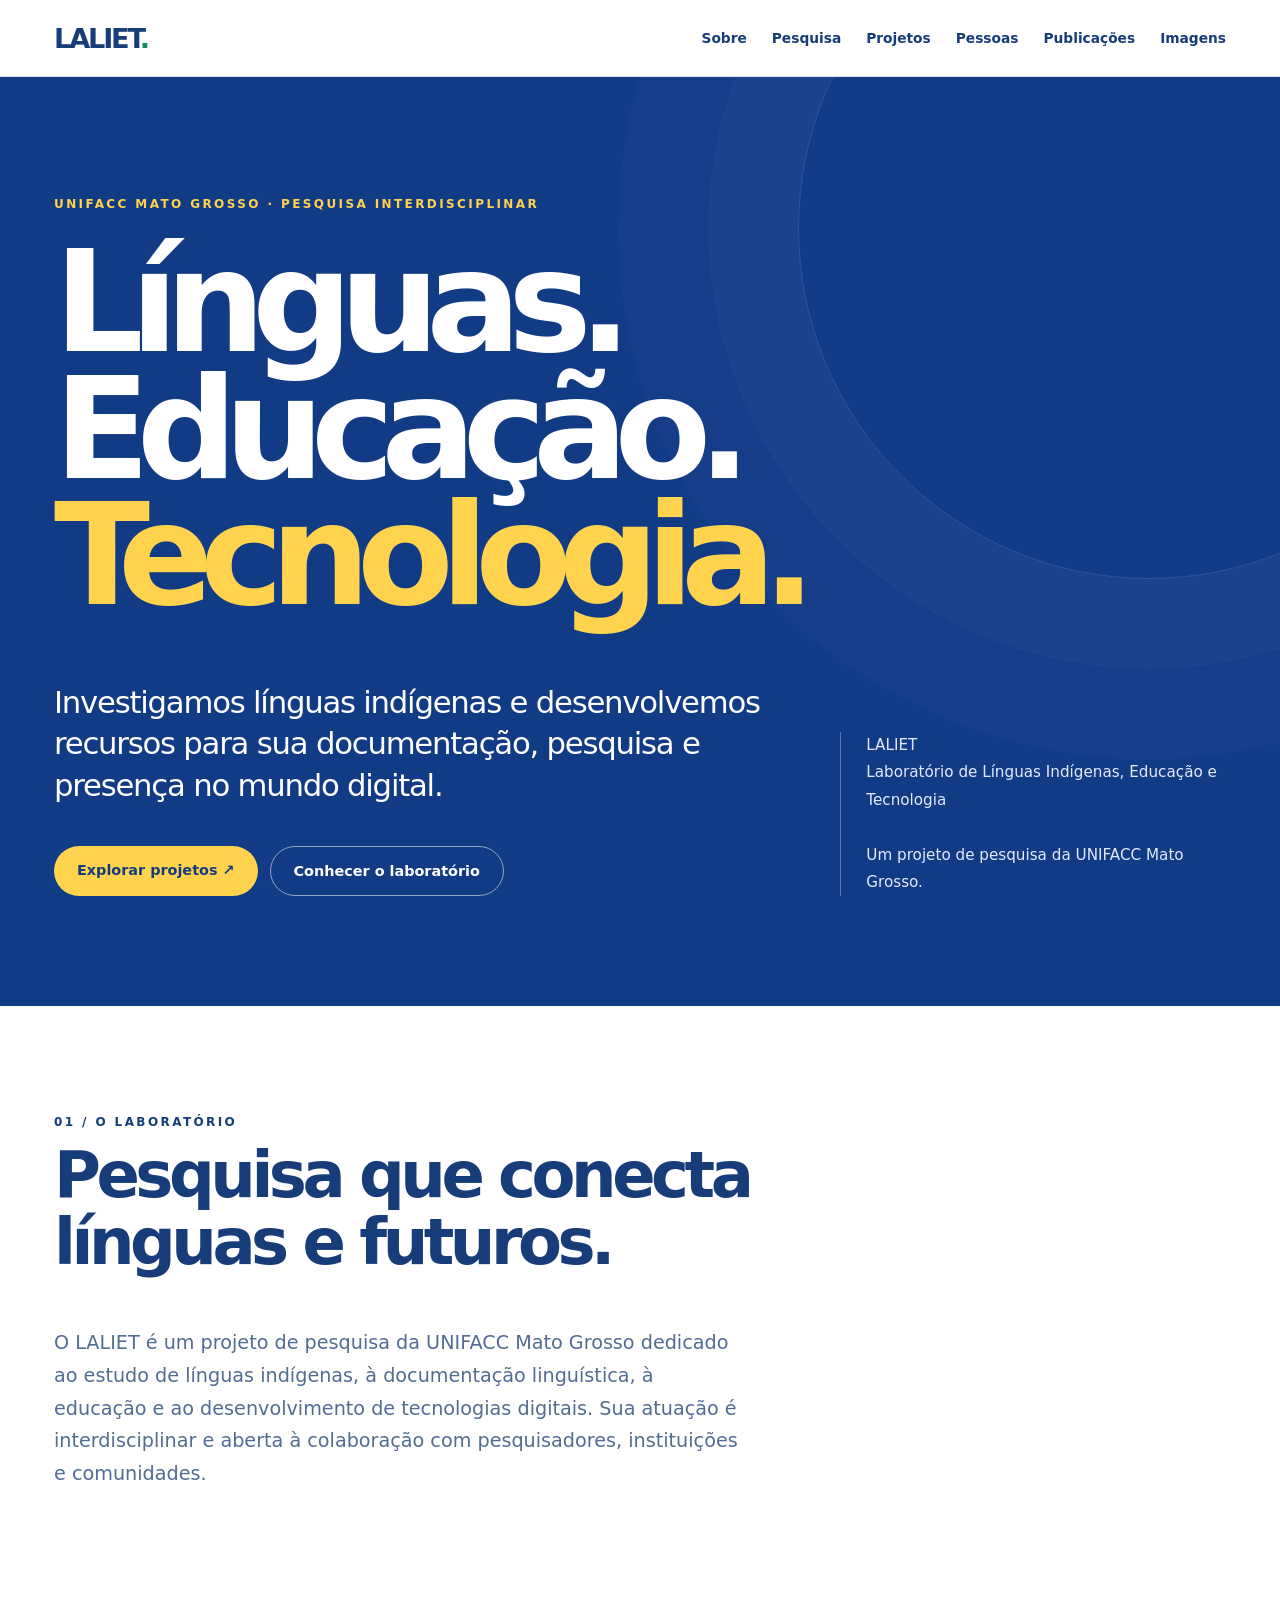
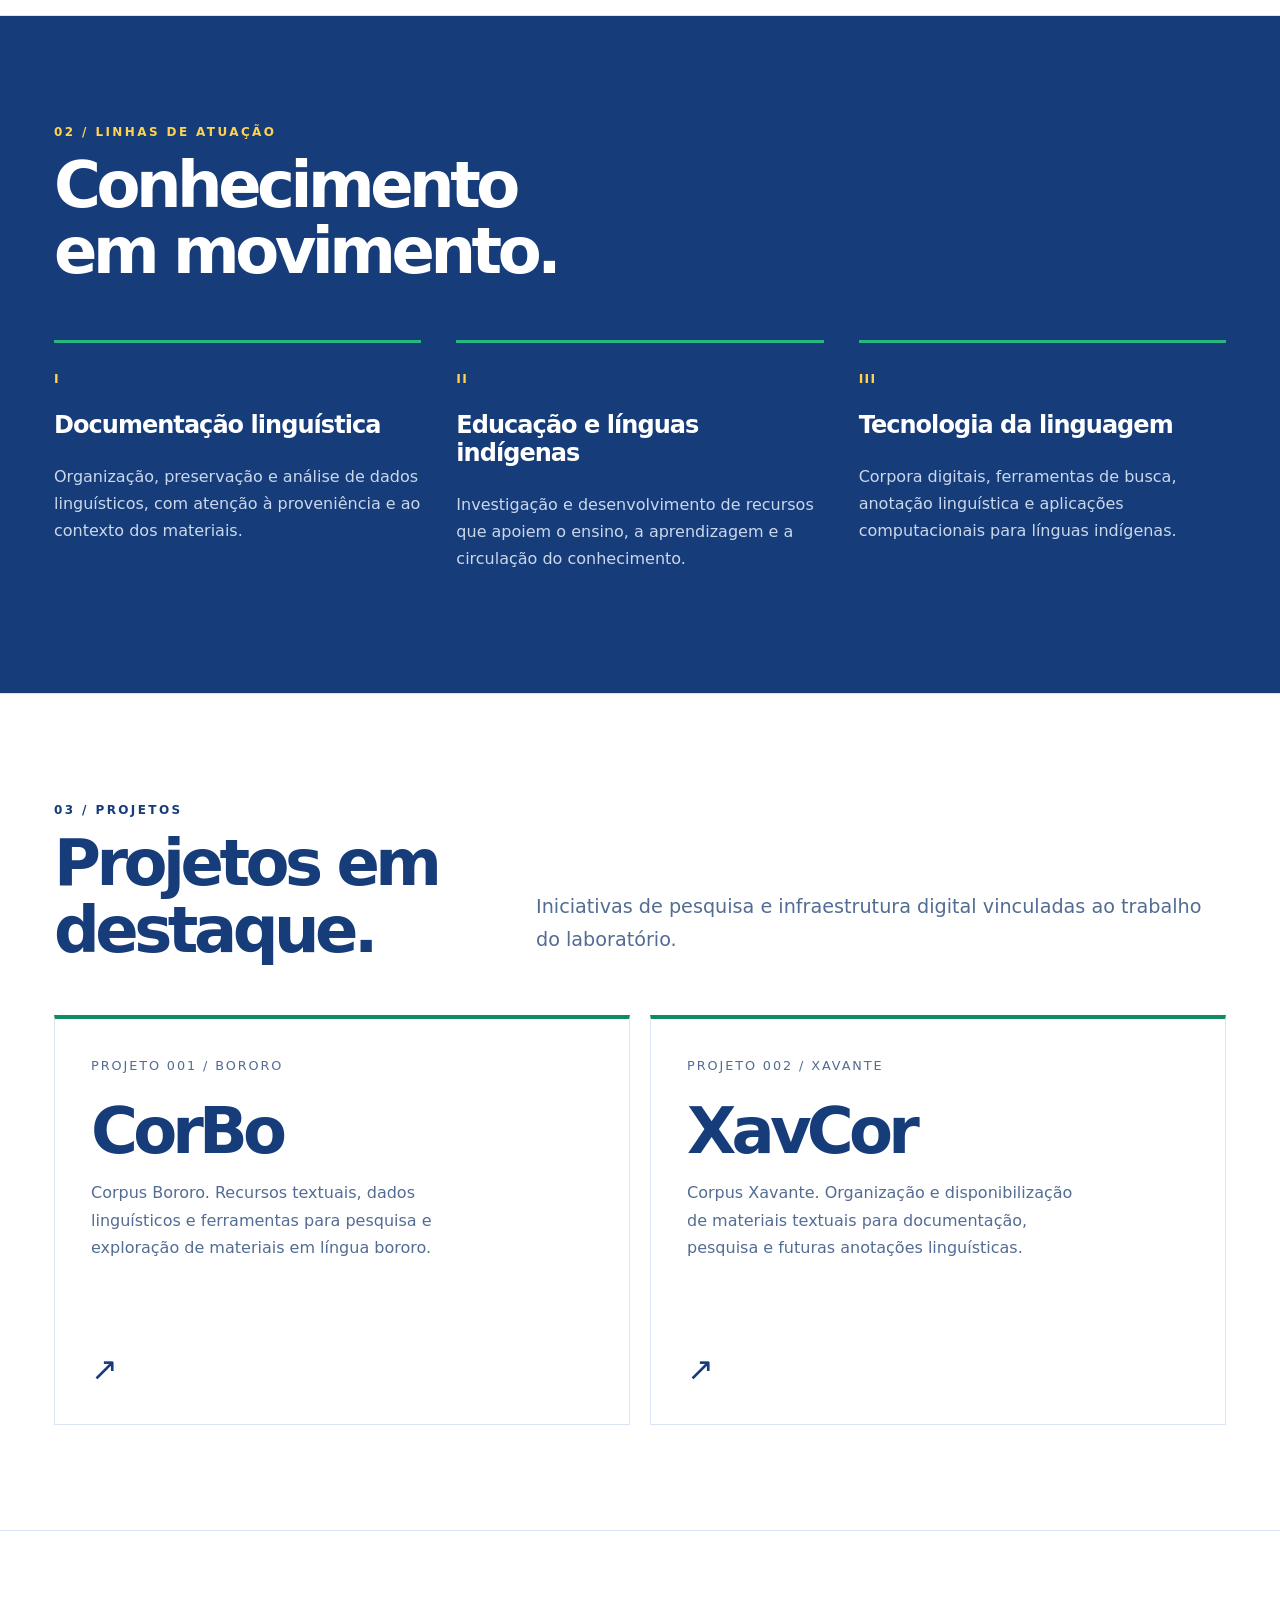
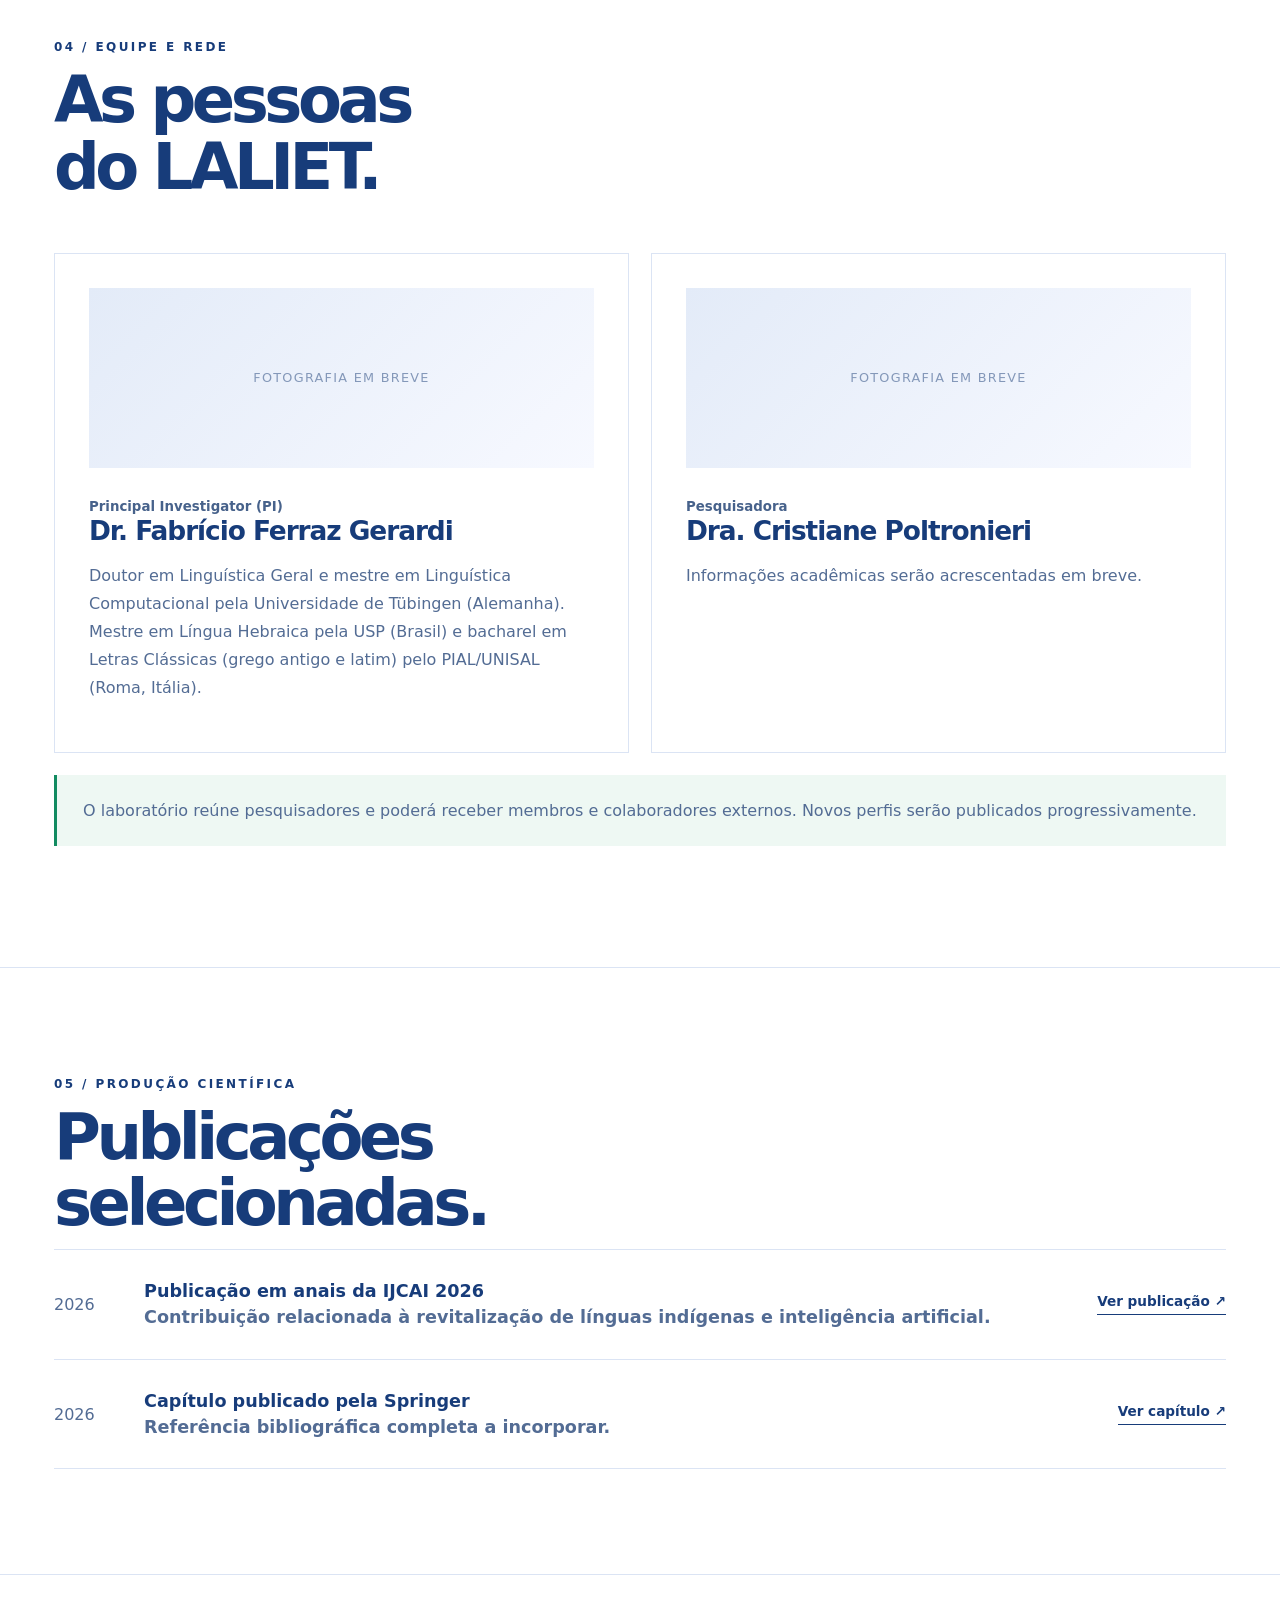
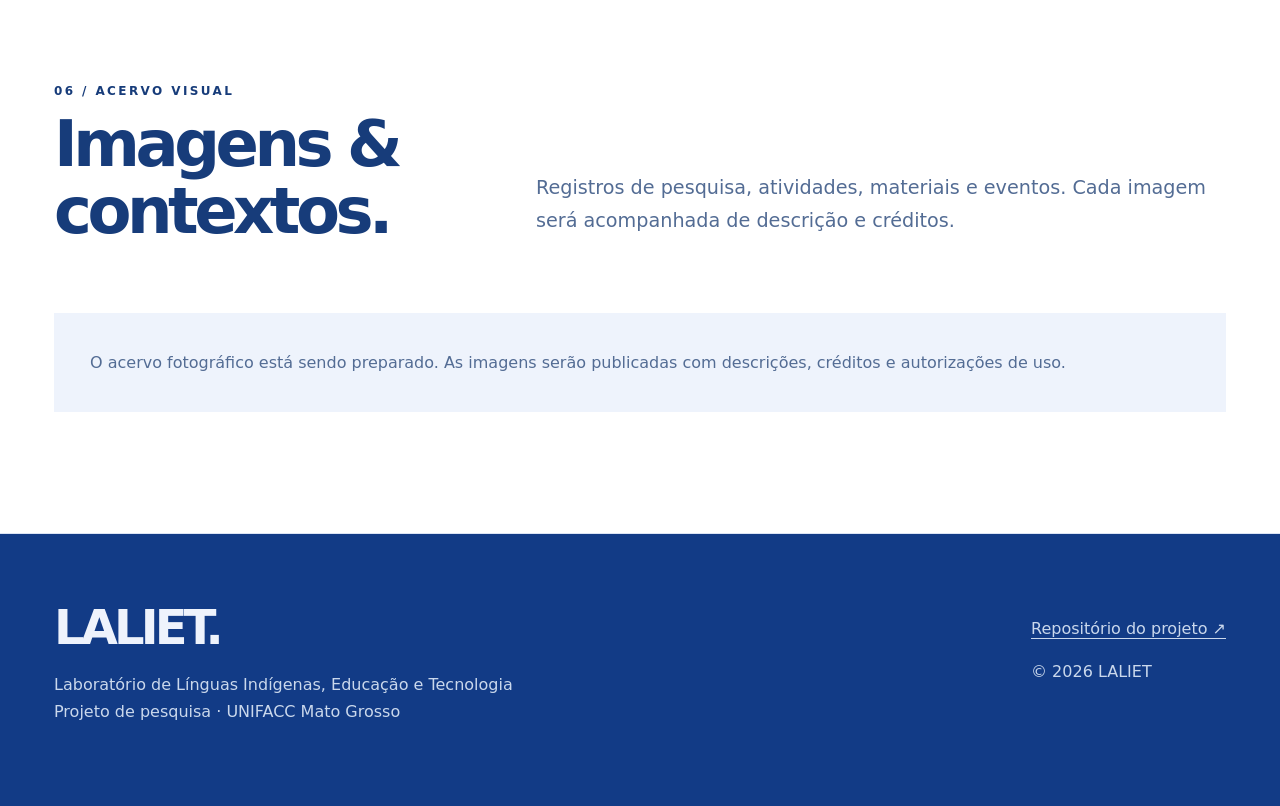
==== index.html @ b3bbdb5b "Introduce UNIFACC green accents while retaining blue yellow white palette" ====
<!doctype html>
<html lang="pt-BR"><head><meta charset="utf-8"><meta name="viewport" content="width=device-width,initial-scale=1"><meta name="theme-color" content="#123b86"><meta name="description" content="LALIET — Laboratório de Línguas Indígenas, Educação e Tecnologia, projeto de pesquisa da UNIFACC Mato Grosso."><title>LALIET — Línguas, Educação e Tecnologia</title><style>
:root{--ink:#173c7a;--muted:#536c94;--cream:#ffffff;--accent:#ffd34d;--green:#128b61;--line:#dbe4f4}*{box-sizing:border-box}html{scroll-behavior:smooth}body{margin:0;background:var(--cream);color:var(--ink);font-family:Inter,ui-sans-serif,system-ui,-apple-system,"Segoe UI",sans-serif}a{color:inherit;text-decoration:none}a:focus-visible,button:focus-visible{outline:3px solid #eebd22;outline-offset:4px}.wrap{max-width:1240px;margin:auto;padding:0 34px}.nav{position:sticky;top:0;z-index:20;background:#fffffff0;backdrop-filter:blur(18px);border-bottom:1px solid var(--line)}.nav .wrap{display:flex;align-items:center;justify-content:space-between;min-height:76px;gap:24px}.wordmark{font-weight:800;font-size:1.7rem;letter-spacing:-.08em}.navlinks{display:flex;gap:25px;align-items:center;font-size:.86rem;font-weight:600}.navlinks a:hover,.textlink:hover{opacity:.6}.pill{border:1px solid #91a6c8;padding:10px 16px;border-radius:30px}.hero{background:#123b86;color:#ffffff;position:relative;overflow:hidden}.hero:after{content:"";position:absolute;width:700px;height:700px;border:1px solid #ffffff20;border-radius:50%;right:-220px;top:-200px;box-shadow:0 0 0 90px #ffffff05,0 0 0 180px #ffffff04;pointer-events:none}.hero .wrap{padding-top:120px;padding-bottom:110px;position:relative;z-index:1}.eyebrow{font-size:.75rem;text-transform:uppercase;letter-spacing:.2em;font-weight:750}.hero .eyebrow{color:var(--accent)}h1{font-size:clamp(4.5rem,11vw,10.5rem);line-height:.9;letter-spacing:-.095em;margin:28px 0 32px;font-weight:780}.hero h1 span{color:var(--accent)}.herogrid{display:grid;grid-template-columns:1.3fr .7fr;gap:70px;align-items:end}.lead{font-size:clamp(1.3rem,2.4vw,2.15rem);line-height:1.35;letter-spacing:-.04em;max-width:730px}.heroaside{border-left:1px solid #ffffff50;padding-left:25px;color:#e3eaff;line-height:1.8;font-size:.95rem}.actions{display:flex;gap:12px;margin-top:40px;flex-wrap:wrap}.btn{display:inline-block;padding:16px 23px;border-radius:100px;background:var(--accent);color:#173c7a;font-weight:750;font-size:.9rem}.btn.secondary{background:transparent;border:1px solid #91a6c8;color:white}.section{padding:105px 0;border-bottom:1px solid var(--line)}.sectionhead{display:flex;justify-content:space-between;align-items:end;gap:30px;margin-bottom:40px}.section h2{font-size:clamp(2.6rem,5vw,5rem);line-height:1.04;letter-spacing:-.07em;margin:12px 0}.intro{max-width:690px;font-size:1.2rem;line-height:1.7;color:var(--muted)}.grid2{display:grid;grid-template-columns:repeat(2,minmax(0,1fr));gap:20px}.project{background:white;min-height:410px;padding:36px;border:1px solid var(--line);display:flex;flex-direction:column;justify-content:space-between;transition:transform .2s,box-shadow .2s}.project{border-top:4px solid var(--green)}.project:hover{transform:translateY(-5px);box-shadow:0 20px 50px #17478f15}.project .num{font-size:.8rem;color:#536c94;letter-spacing:.15em}.project h3{font-size:clamp(2.6rem,5vw,4.7rem);letter-spacing:-.075em;line-height:1;margin:25px 0 12px}.project p{color:var(--muted);line-height:1.7;max-width:390px}.arrow{font-size:2rem}.dark{background:#173c7a;color:#ffffff}.dark .intro,.dark .subtle{color:#cad8ec}.research{display:grid;grid-template-columns:repeat(3,1fr);gap:35px;margin-top:55px}.research article{border-top:3px solid #25b681;padding-top:25px}.research h3{font-size:1.5rem;letter-spacing:-.04em}.research p{line-height:1.7;color:#cad8ec}.people{display:grid;grid-template-columns:repeat(2,1fr);gap:22px}.person{background:#fff;padding:34px;border:1px solid var(--line)}.avatar{height:180px;background:linear-gradient(135deg,#e3ebf8,#f7f9ff);display:flex;align-items:center;justify-content:center;color:#8498b9;font-size:.8rem;letter-spacing:.1em;text-transform:uppercase;margin-bottom:28px}.person h3{font-size:1.65rem;letter-spacing:-.04em;margin:0 0 8px}.person small{font-weight:750;color:#47628b}.person p{color:var(--muted);line-height:1.75}.textlink{font-size:.85rem;font-weight:750;border-bottom:1px solid;padding-bottom:5px}.pub{display:grid;grid-template-columns:70px 1fr auto;gap:20px;align-items:center;border-top:1px solid var(--line);padding:28px 0}.pub:last-child{border-bottom:1px solid var(--line)}.pub strong{font-size:1.1rem;line-height:1.5}.pub span{color:var(--muted)}.gallery{display:grid;grid-template-columns:repeat(3,1fr);gap:20px}.gallery figure{margin:0;background:#fff;border:1px solid var(--line)}.placeholder{aspect-ratio:4/3;background:linear-gradient(135deg,#e3ebf8,#f1f5fc);display:grid;place-items:center;color:#536c94;font-size:.85rem}.gallery figcaption{padding:20px;line-height:1.6;font-size:.9rem;color:var(--muted)}.foot{background:#123b86;color:#eef3fc;padding:65px 0}.footgrid{display:flex;justify-content:space-between;gap:30px}.foot .wordmark{font-size:3rem}.foot p{color:#cad8ec;line-height:1.7}.foot a{text-decoration:underline;text-underline-offset:4px}.tag{display:inline-block;font-size:.78rem;font-weight:700;text-transform:uppercase;letter-spacing:.1em;color:#536c94}.note{background:#eef8f3;padding:22px 26px;border-left:3px solid var(--green);line-height:1.7;color:#536c94}@media(max-width:800px){.navlinks{gap:12px;overflow-x:auto;white-space:nowrap}.nav .wrap{flex-wrap:wrap;padding-top:12px;padding-bottom:12px}.hero .wrap{padding-top:85px;padding-bottom:90px}.herogrid,.grid2,.people,.research,.gallery{grid-template-columns:1fr}.heroaside{margin-top:15px}.section{padding:70px 0}.pub{grid-template-columns:1fr;gap:8px}.footgrid{display:block}.wrap{padding:0 22px}}@media(prefers-reduced-motion:reduce){html{scroll-behavior:auto}.project{transition:none}}
</style><link rel="stylesheet" href="assets/gallery.css"><script src="assets/gallery.js" defer></script><script src="assets/people.js" defer></script></head><body>
<header class="nav"><div class="wrap"><a class="wordmark" href="#inicio" aria-label="LALIET início">LALIET<span style="color:#128b61">.</span></a><nav class="navlinks" aria-label="Navegação principal"><a href="sobre.html">Sobre</a><a href="#pesquisa">Pesquisa</a><a href="#projetos">Projetos</a><a href="#pessoas">Pessoas</a><a href="#publicacoes">Publicações</a><a href="#imagens">Imagens</a></nav></div></header>
<main><section class="hero" id="inicio"><div class="wrap"><div class="eyebrow">UNIFACC Mato Grosso · Pesquisa interdisciplinar</div><h1>Línguas.<br>Educação.<br><span>Tecnologia.</span></h1><div class="herogrid"><div><p class="lead">Investigamos línguas indígenas e desenvolvemos recursos para sua documentação, pesquisa e presença no mundo digital.</p><div class="actions"><a class="btn" href="#projetos">Explorar projetos ↗</a><a class="btn secondary" href="sobre.html">Conhecer o laboratório</a></div></div><div class="heroaside">LALIET<br>Laboratório de Línguas Indígenas, Educação e Tecnologia<br><br>Um projeto de pesquisa da UNIFACC Mato Grosso.</div></div></div></section>
<section class="section" id="sobre"><div class="wrap"><span class="eyebrow">01 / O laboratório</span><div class="sectionhead"><h2>Pesquisa que conecta<br>línguas e futuros.</h2></div><p class="intro">O LALIET é um projeto de pesquisa da UNIFACC Mato Grosso dedicado ao estudo de línguas indígenas, à documentação linguística, à educação e ao desenvolvimento de tecnologias digitais. Sua atuação é interdisciplinar e aberta à colaboração com pesquisadores, instituições e comunidades.</p></div></section>
<section class="section dark" id="pesquisa"><div class="wrap"><span class="eyebrow" style="color:#ffd34d">02 / Linhas de atuação</span><h2>Conhecimento<br>em movimento.</h2><div class="research"><article><span class="tag" style="color:#ffd34d">I</span><h3>Documentação linguística</h3><p>Organização, preservação e análise de dados linguísticos, com atenção à proveniência e ao contexto dos materiais.</p></article><article><span class="tag" style="color:#ffd34d">II</span><h3>Educação e línguas indígenas</h3><p>Investigação e desenvolvimento de recursos que apoiem o ensino, a aprendizagem e a circulação do conhecimento.</p></article><article><span class="tag" style="color:#ffd34d">III</span><h3>Tecnologia da linguagem</h3><p>Corpora digitais, ferramentas de busca, anotação linguística e aplicações computacionais para línguas indígenas.</p></article></div></div></section>
<section class="section" id="projetos"><div class="wrap"><span class="eyebrow">03 / Projetos</span><div class="sectionhead"><h2>Projetos em<br>destaque.</h2><p class="intro">Iniciativas de pesquisa e infraestrutura digital vinculadas ao trabalho do laboratório.</p></div><div class="grid2"><a class="project" href="projetos/corbo.html"><div><span class="num">PROJETO 001 / BORORO</span><h3>CorBo</h3><p>Corpus Bororo. Recursos textuais, dados linguísticos e ferramentas para pesquisa e exploração de materiais em língua bororo.</p></div><span class="arrow" aria-hidden="true">↗</span></a><a class="project" href="projetos/xavcor.html"><div><span class="num">PROJETO 002 / XAVANTE</span><h3>XavCor</h3><p>Corpus Xavante. Organização e disponibilização de materiais textuais para documentação, pesquisa e futuras anotações linguísticas.</p></div><span class="arrow" aria-hidden="true">↗</span></a></div></div></section>
<section class="section" id="pessoas"><div class="wrap"><span class="eyebrow">04 / Equipe e rede</span><div class="sectionhead"><h2>As pessoas<br>do LALIET.</h2></div><div id="people-list" class="people" aria-live="polite"><p class="intro">Carregando perfis da equipe…</p></div><p class="note" style="margin-top:22px">O laboratório reúne pesquisadores e poderá receber membros e colaboradores externos. Novos perfis serão publicados progressivamente.</p></div></section>
<section class="section" id="publicacoes"><div class="wrap"><span class="eyebrow">05 / Produção científica</span><h2>Publicações<br>selecionadas.</h2><div class="pub"><span>2026</span><strong>Publicação em anais da IJCAI 2026<br><span>Contribuição relacionada à revitalização de línguas indígenas e inteligência artificial.</span></strong><a class="textlink" href="https://www.ijcai.org/proceedings/2026/824" target="_blank" rel="noopener noreferrer">Ver publicação ↗</a></div><div class="pub"><span>2026</span><strong>Capítulo publicado pela Springer<br><span>Referência bibliográfica completa a incorporar.</span></strong><a class="textlink" href="https://link.springer.com/chapter/10.1007/978-3-032-39904-5_23#citeas" target="_blank" rel="noopener noreferrer">Ver capítulo ↗</a></div></div></section>
<section class="section" id="imagens"><div class="wrap"><span class="eyebrow">06 / Acervo visual</span><div class="sectionhead"><h2>Imagens &amp;<br>contextos.</h2><p class="intro">Registros de pesquisa, atividades, materiais e eventos. Cada imagem será acompanhada de descrição e créditos.</p></div><div id="gallery-list" class="gallery" aria-live="polite"><p class="intro">O acervo fotográfico será disponibilizado em breve.</p></div></div></section></main>
<footer class="foot"><div class="wrap footgrid"><div><div class="wordmark">LALIET.</div><p>Laboratório de Línguas Indígenas, Educação e Tecnologia<br>Projeto de pesquisa · UNIFACC Mato Grosso</p></div><div><p><a href="https://github.com/LanguageStructure/LALIET" target="_blank" rel="noopener noreferrer">Repositório do projeto ↗</a></p><p>© 2026 LALIET</p></div></div></footer></body></html>
---- assets/gallery.css ----
.gallery figure{overflow:hidden}.gallery button{border:0;padding:0;width:100%;background:transparent;cursor:pointer;text-align:left;color:inherit}.gallery img{width:100%;aspect-ratio:4/3;object-fit:cover;display:block;transition:transform .25s}.gallery button:hover img{transform:scale(1.035)}.gallery figcaption strong{display:block;color:#173c7a;margin-bottom:4px}.gallery figcaption small{display:block;margin-top:6px}.lightbox{border:0;background:#102f78f5;color:white;padding:24px;width:min(1100px,96vw);max-height:95vh}.lightbox::backdrop{background:#071c49db}.lightbox img{display:block;max-width:100%;max-height:65vh;object-fit:contain;margin:0 auto}.lightbox .caption{line-height:1.6;max-width:850px;margin:16px auto}.lightbox .controls{display:flex;justify-content:space-between;align-items:center;gap:12px}.lightbox button{cursor:pointer;border:1px solid #cad8ec;background:transparent;color:white;padding:10px 16px;border-radius:30px}.lightbox button:focus-visible{outline:3px solid #ffd34d}.gallery-empty{grid-column:1/-1;background:#eef3fc;padding:36px;color:#536c94;line-height:1.7}
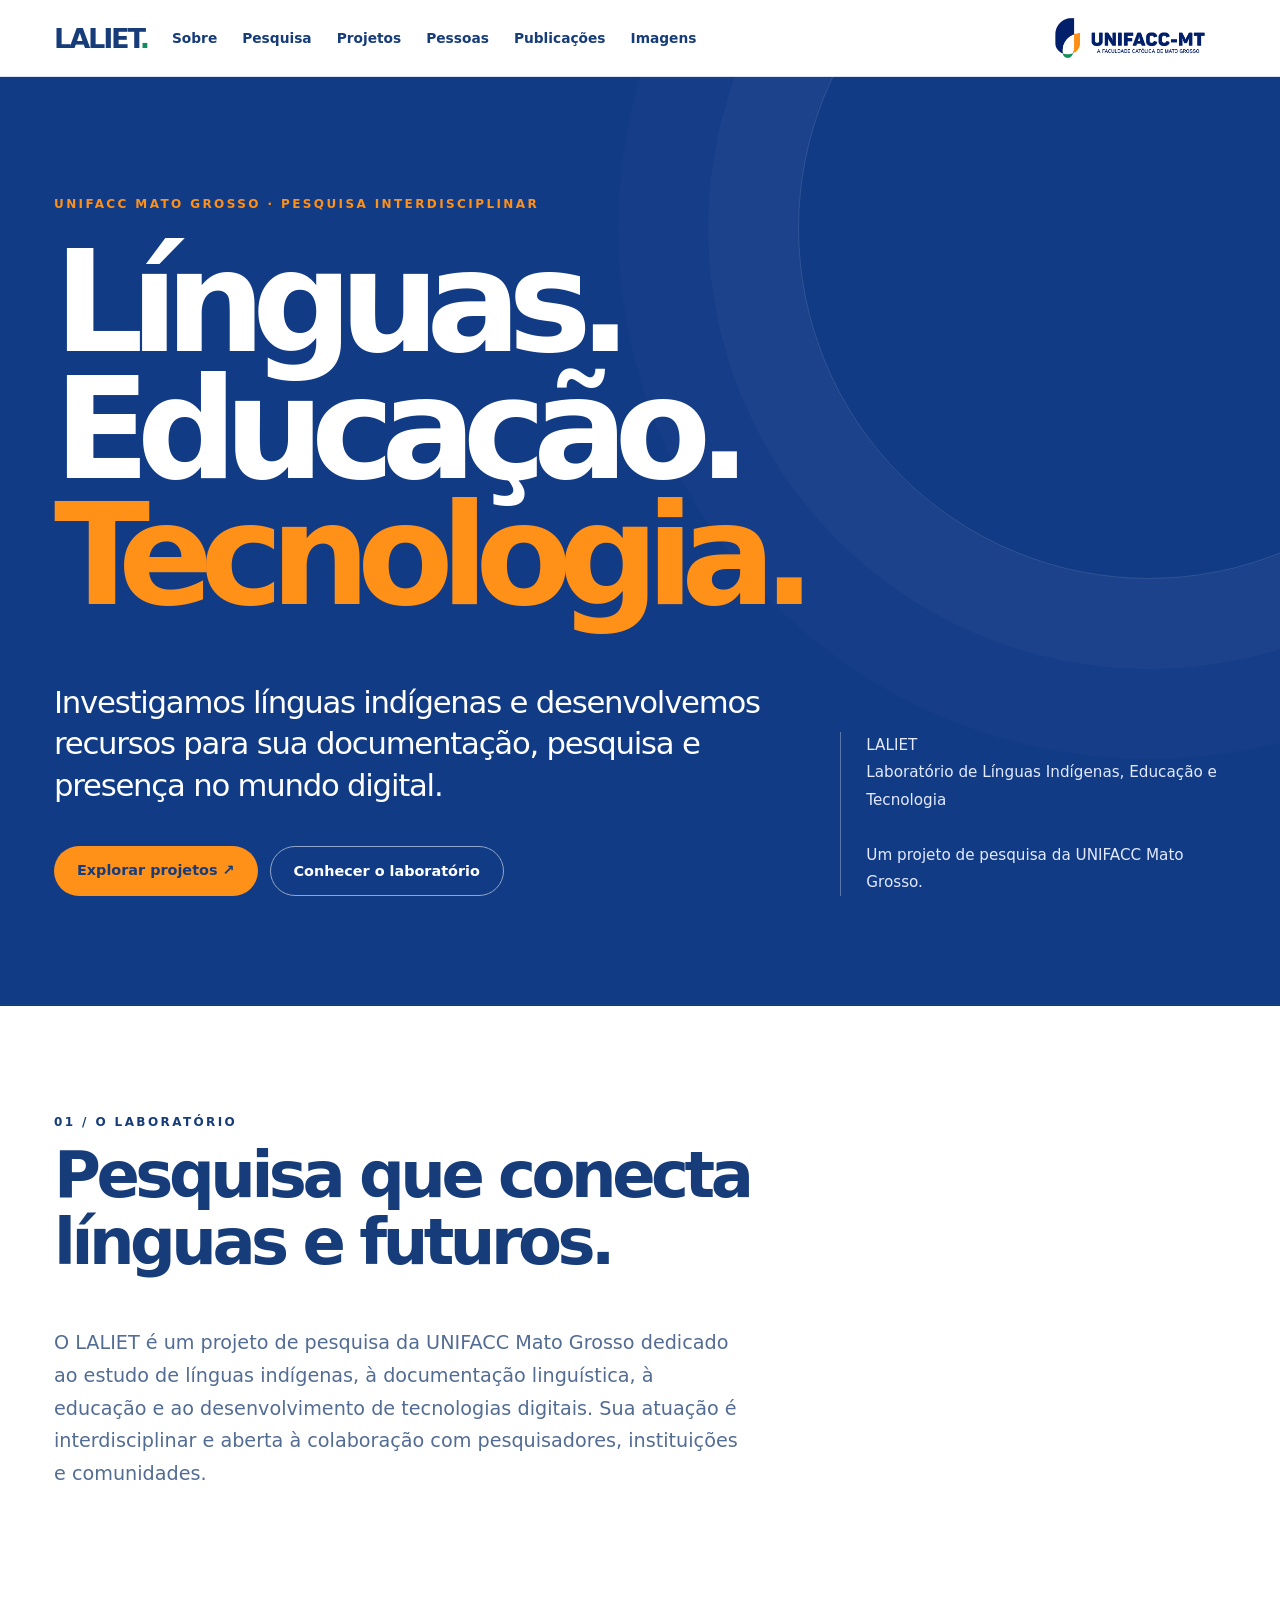
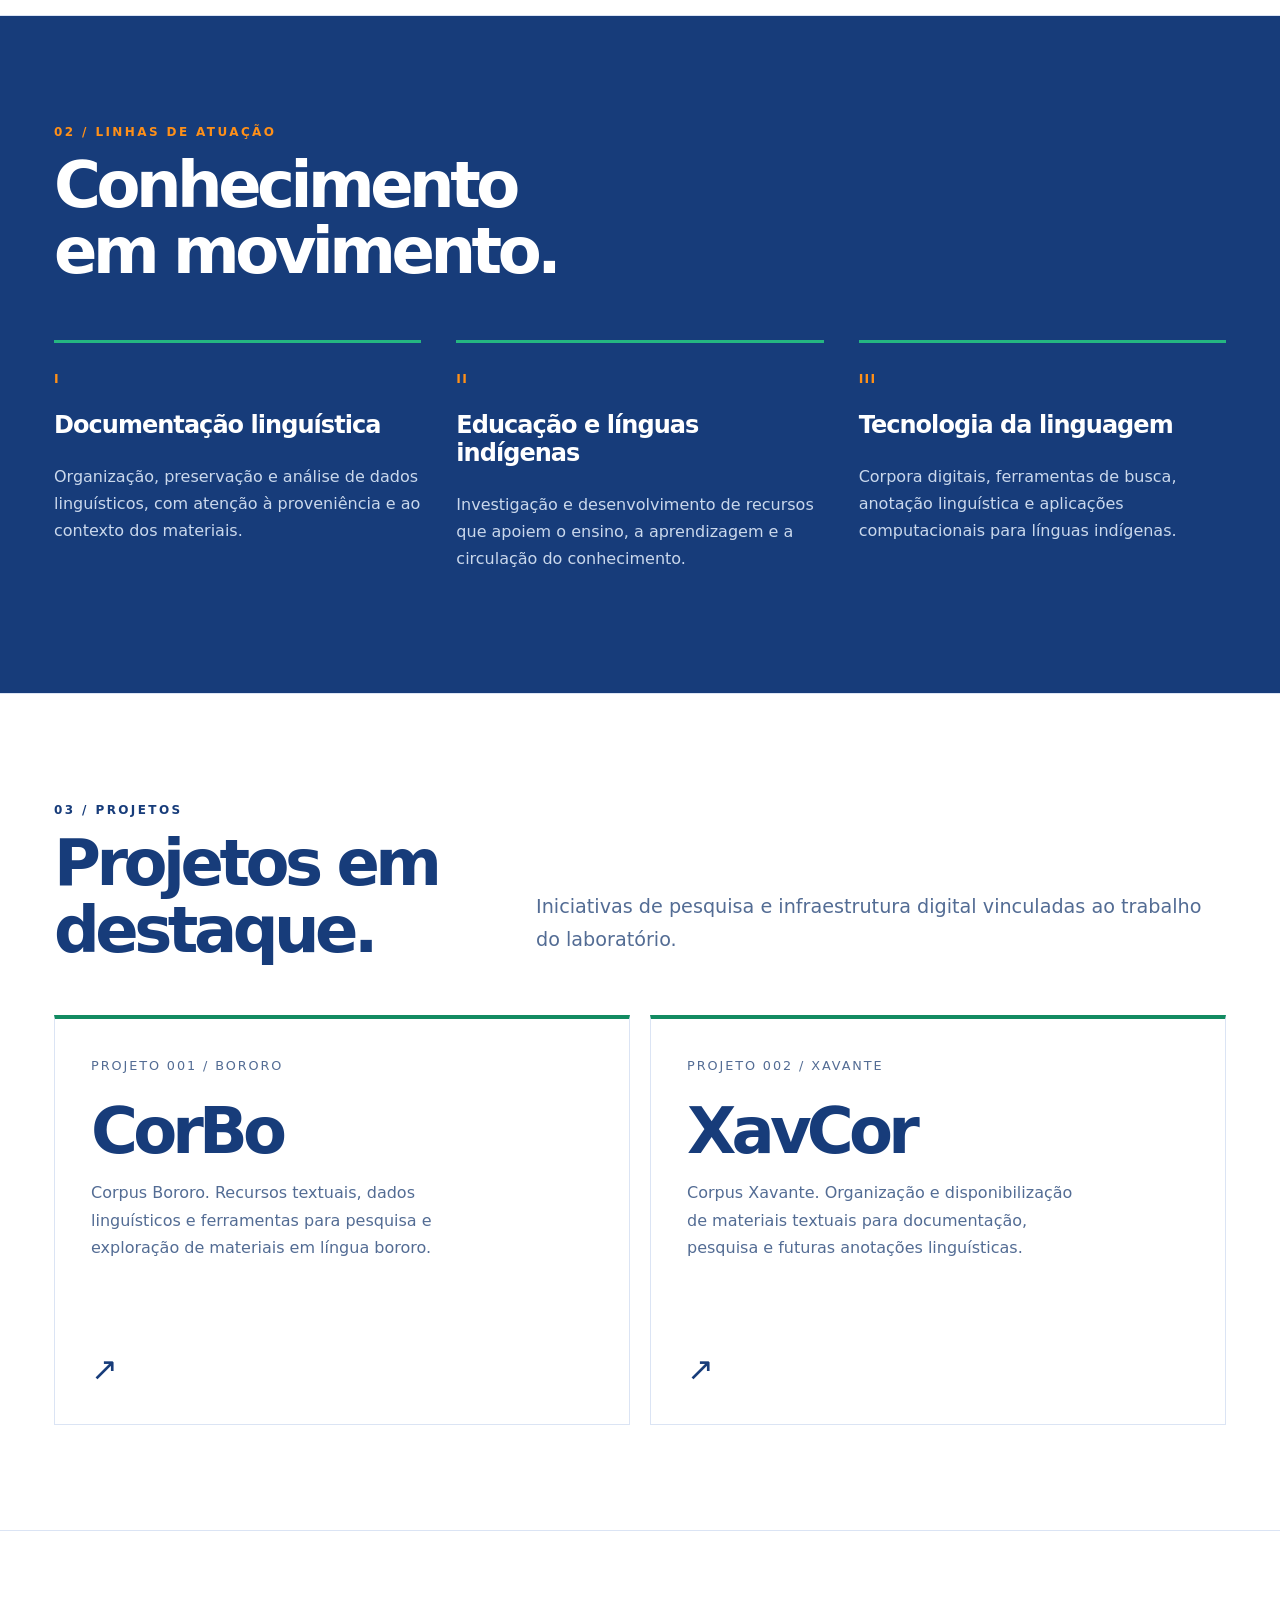
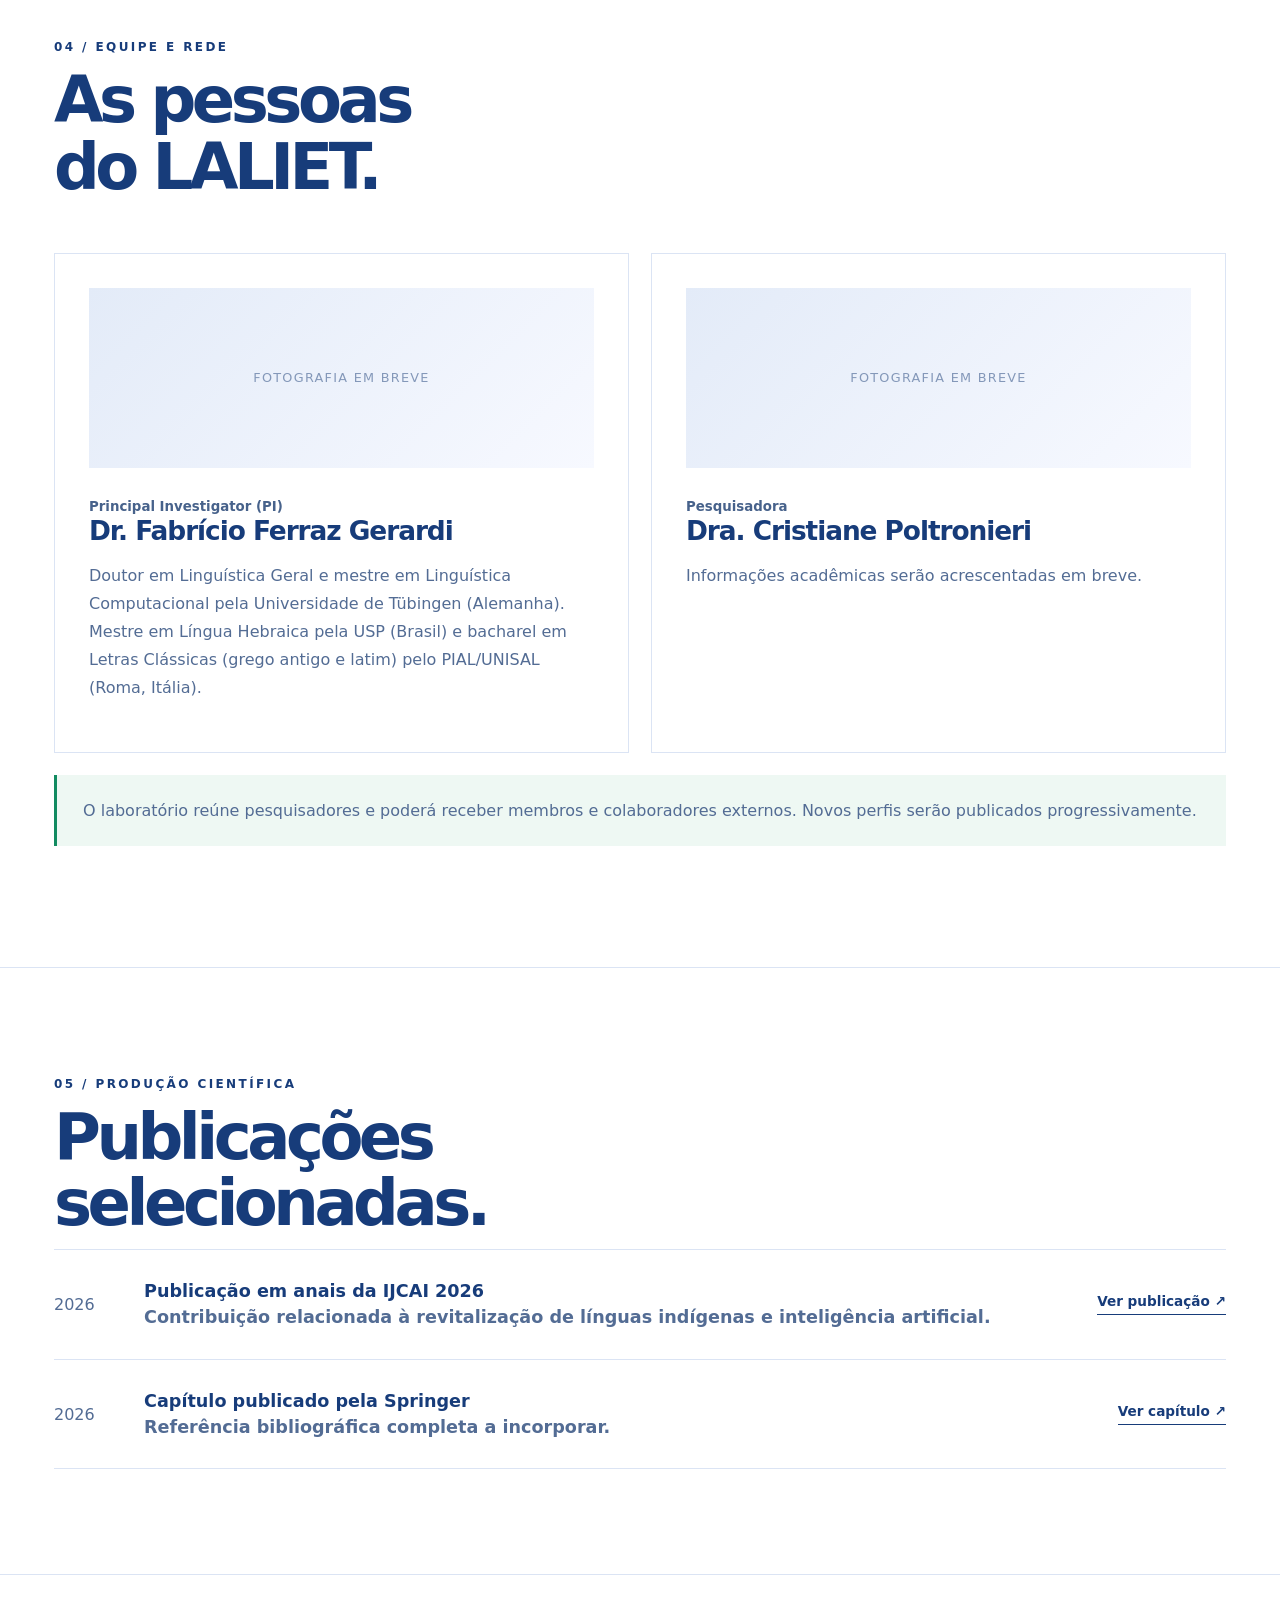
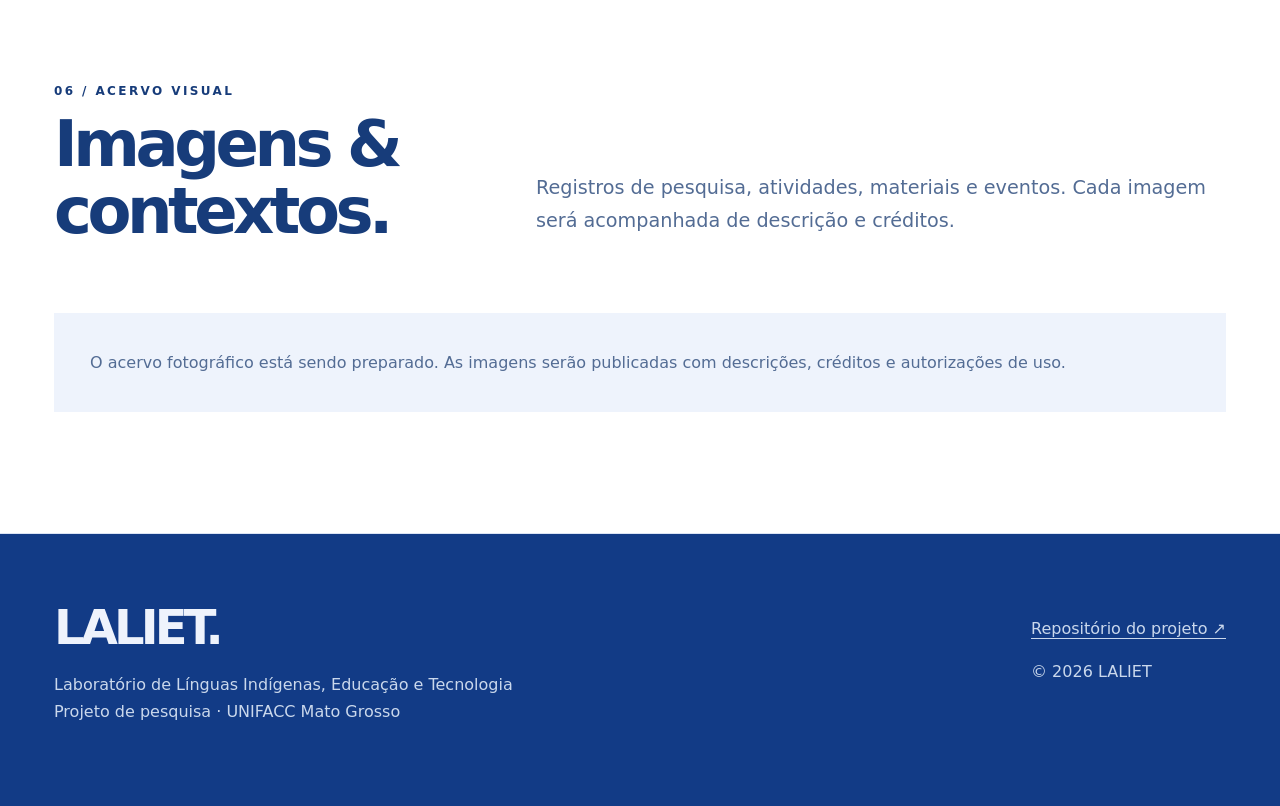
==== commit 377ad282: "Replace yellow accents with UNIFACC logo orange" ====
--- a/index.html
+++ b/index.html
@@ -1,11 +1,11 @@
 <!doctype html>
 <html lang="pt-BR"><head><meta charset="utf-8"><meta name="viewport" content="width=device-width,initial-scale=1"><meta name="theme-color" content="#123b86"><meta name="description" content="LALIET — Laboratório de Línguas Indígenas, Educação e Tecnologia, projeto de pesquisa da UNIFACC Mato Grosso."><title>LALIET — Línguas, Educação e Tecnologia</title><style>
-:root{--ink:#173c7a;--muted:#536c94;--cream:#ffffff;--accent:#ffd34d;--green:#128b61;--line:#dbe4f4}*{box-sizing:border-box}html{scroll-behavior:smooth}body{margin:0;background:var(--cream);color:var(--ink);font-family:Inter,ui-sans-serif,system-ui,-apple-system,"Segoe UI",sans-serif}a{color:inherit;text-decoration:none}a:focus-visible,button:focus-visible{outline:3px solid #eebd22;outline-offset:4px}.wrap{max-width:1240px;margin:auto;padding:0 34px}.nav{position:sticky;top:0;z-index:20;background:#fffffff0;backdrop-filter:blur(18px);border-bottom:1px solid var(--line)}.nav .wrap{display:flex;align-items:center;justify-content:space-between;min-height:76px;gap:24px}.wordmark{font-weight:800;font-size:1.7rem;letter-spacing:-.08em}.navlinks{display:flex;gap:25px;align-items:center;font-size:.86rem;font-weight:600}.navlinks a:hover,.textlink:hover{opacity:.6}.pill{border:1px solid #91a6c8;padding:10px 16px;border-radius:30px}.hero{background:#123b86;color:#ffffff;position:relative;overflow:hidden}.hero:after{content:"";position:absolute;width:700px;height:700px;border:1px solid #ffffff20;border-radius:50%;right:-220px;top:-200px;box-shadow:0 0 0 90px #ffffff05,0 0 0 180px #ffffff04;pointer-events:none}.hero .wrap{padding-top:120px;padding-bottom:110px;position:relative;z-index:1}.eyebrow{font-size:.75rem;text-transform:uppercase;letter-spacing:.2em;font-weight:750}.hero .eyebrow{color:var(--accent)}h1{font-size:clamp(4.5rem,11vw,10.5rem);line-height:.9;letter-spacing:-.095em;margin:28px 0 32px;font-weight:780}.hero h1 span{color:var(--accent)}.herogrid{display:grid;grid-template-columns:1.3fr .7fr;gap:70px;align-items:end}.lead{font-size:clamp(1.3rem,2.4vw,2.15rem);line-height:1.35;letter-spacing:-.04em;max-width:730px}.heroaside{border-left:1px solid #ffffff50;padding-left:25px;color:#e3eaff;line-height:1.8;font-size:.95rem}.actions{display:flex;gap:12px;margin-top:40px;flex-wrap:wrap}.btn{display:inline-block;padding:16px 23px;border-radius:100px;background:var(--accent);color:#173c7a;font-weight:750;font-size:.9rem}.btn.secondary{background:transparent;border:1px solid #91a6c8;color:white}.section{padding:105px 0;border-bottom:1px solid var(--line)}.sectionhead{display:flex;justify-content:space-between;align-items:end;gap:30px;margin-bottom:40px}.section h2{font-size:clamp(2.6rem,5vw,5rem);line-height:1.04;letter-spacing:-.07em;margin:12px 0}.intro{max-width:690px;font-size:1.2rem;line-height:1.7;color:var(--muted)}.grid2{display:grid;grid-template-columns:repeat(2,minmax(0,1fr));gap:20px}.project{background:white;min-height:410px;padding:36px;border:1px solid var(--line);display:flex;flex-direction:column;justify-content:space-between;transition:transform .2s,box-shadow .2s}.project{border-top:4px solid var(--green)}.project:hover{transform:translateY(-5px);box-shadow:0 20px 50px #17478f15}.project .num{font-size:.8rem;color:#536c94;letter-spacing:.15em}.project h3{font-size:clamp(2.6rem,5vw,4.7rem);letter-spacing:-.075em;line-height:1;margin:25px 0 12px}.project p{color:var(--muted);line-height:1.7;max-width:390px}.arrow{font-size:2rem}.dark{background:#173c7a;color:#ffffff}.dark .intro,.dark .subtle{color:#cad8ec}.research{display:grid;grid-template-columns:repeat(3,1fr);gap:35px;margin-top:55px}.research article{border-top:3px solid #25b681;padding-top:25px}.research h3{font-size:1.5rem;letter-spacing:-.04em}.research p{line-height:1.7;color:#cad8ec}.people{display:grid;grid-template-columns:repeat(2,1fr);gap:22px}.person{background:#fff;padding:34px;border:1px solid var(--line)}.avatar{height:180px;background:linear-gradient(135deg,#e3ebf8,#f7f9ff);display:flex;align-items:center;justify-content:center;color:#8498b9;font-size:.8rem;letter-spacing:.1em;text-transform:uppercase;margin-bottom:28px}.person h3{font-size:1.65rem;letter-spacing:-.04em;margin:0 0 8px}.person small{font-weight:750;color:#47628b}.person p{color:var(--muted);line-height:1.75}.textlink{font-size:.85rem;font-weight:750;border-bottom:1px solid;padding-bottom:5px}.pub{display:grid;grid-template-columns:70px 1fr auto;gap:20px;align-items:center;border-top:1px solid var(--line);padding:28px 0}.pub:last-child{border-bottom:1px solid var(--line)}.pub strong{font-size:1.1rem;line-height:1.5}.pub span{color:var(--muted)}.gallery{display:grid;grid-template-columns:repeat(3,1fr);gap:20px}.gallery figure{margin:0;background:#fff;border:1px solid var(--line)}.placeholder{aspect-ratio:4/3;background:linear-gradient(135deg,#e3ebf8,#f1f5fc);display:grid;place-items:center;color:#536c94;font-size:.85rem}.gallery figcaption{padding:20px;line-height:1.6;font-size:.9rem;color:var(--muted)}.foot{background:#123b86;color:#eef3fc;padding:65px 0}.footgrid{display:flex;justify-content:space-between;gap:30px}.foot .wordmark{font-size:3rem}.foot p{color:#cad8ec;line-height:1.7}.foot a{text-decoration:underline;text-underline-offset:4px}.tag{display:inline-block;font-size:.78rem;font-weight:700;text-transform:uppercase;letter-spacing:.1em;color:#536c94}.note{background:#eef8f3;padding:22px 26px;border-left:3px solid var(--green);line-height:1.7;color:#536c94}@media(max-width:800px){.navlinks{gap:12px;overflow-x:auto;white-space:nowrap}.nav .wrap{flex-wrap:wrap;padding-top:12px;padding-bottom:12px}.hero .wrap{padding-top:85px;padding-bottom:90px}.herogrid,.grid2,.people,.research,.gallery{grid-template-columns:1fr}.heroaside{margin-top:15px}.section{padding:70px 0}.pub{grid-template-columns:1fr;gap:8px}.footgrid{display:block}.wrap{padding:0 22px}}@media(prefers-reduced-motion:reduce){html{scroll-behavior:auto}.project{transition:none}}
+:root{--ink:#173c7a;--muted:#536c94;--cream:#ffffff;--accent:#ff9018;--green:#128b61;--line:#dbe4f4}*{box-sizing:border-box}html{scroll-behavior:smooth}body{margin:0;background:var(--cream);color:var(--ink);font-family:Inter,ui-sans-serif,system-ui,-apple-system,"Segoe UI",sans-serif}a{color:inherit;text-decoration:none}a:focus-visible,button:focus-visible{outline:3px solid #ed7e0c;outline-offset:4px}.wrap{max-width:1240px;margin:auto;padding:0 34px}.nav{position:sticky;top:0;z-index:20;background:#fffffff0;backdrop-filter:blur(18px);border-bottom:1px solid var(--line)}.nav .wrap{display:flex;align-items:center;justify-content:space-between;min-height:76px;gap:24px}.unifacc-brand{display:flex;align-items:center;flex:0 0 auto;margin-left:auto}.unifacc-brand img{display:block;width:clamp(130px,15vw,200px);height:auto}.wordmark{font-weight:800;font-size:1.7rem;letter-spacing:-.08em}.navlinks{display:flex;gap:25px;align-items:center;font-size:.86rem;font-weight:600}.navlinks a:hover,.textlink:hover{opacity:.6}.pill{border:1px solid #91a6c8;padding:10px 16px;border-radius:30px}.hero{background:#123b86;color:#ffffff;position:relative;overflow:hidden}.hero:after{content:"";position:absolute;width:700px;height:700px;border:1px solid #ffffff20;border-radius:50%;right:-220px;top:-200px;box-shadow:0 0 0 90px #ffffff05,0 0 0 180px #ffffff04;pointer-events:none}.hero .wrap{padding-top:120px;padding-bottom:110px;position:relative;z-index:1}.eyebrow{font-size:.75rem;text-transform:uppercase;letter-spacing:.2em;font-weight:750}.hero .eyebrow{color:var(--accent)}h1{font-size:clamp(4.5rem,11vw,10.5rem);line-height:.9;letter-spacing:-.095em;margin:28px 0 32px;font-weight:780}.hero h1 span{color:var(--accent)}.herogrid{display:grid;grid-template-columns:1.3fr .7fr;gap:70px;align-items:end}.lead{font-size:clamp(1.3rem,2.4vw,2.15rem);line-height:1.35;letter-spacing:-.04em;max-width:730px}.heroaside{border-left:1px solid #ffffff50;padding-left:25px;color:#e3eaff;line-height:1.8;font-size:.95rem}.actions{display:flex;gap:12px;margin-top:40px;flex-wrap:wrap}.btn{display:inline-block;padding:16px 23px;border-radius:100px;background:var(--accent);color:#173c7a;font-weight:750;font-size:.9rem}.btn.secondary{background:transparent;border:1px solid #91a6c8;color:white}.section{padding:105px 0;border-bottom:1px solid var(--line)}.sectionhead{display:flex;justify-content:space-between;align-items:end;gap:30px;margin-bottom:40px}.section h2{font-size:clamp(2.6rem,5vw,5rem);line-height:1.04;letter-spacing:-.07em;margin:12px 0}.intro{max-width:690px;font-size:1.2rem;line-height:1.7;color:var(--muted)}.grid2{display:grid;grid-template-columns:repeat(2,minmax(0,1fr));gap:20px}.project{background:white;min-height:410px;padding:36px;border:1px solid var(--line);display:flex;flex-direction:column;justify-content:space-between;transition:transform .2s,box-shadow .2s}.project{border-top:4px solid var(--green)}.project:hover{transform:translateY(-5px);box-shadow:0 20px 50px #17478f15}.project .num{font-size:.8rem;color:#536c94;letter-spacing:.15em}.project h3{font-size:clamp(2.6rem,5vw,4.7rem);letter-spacing:-.075em;line-height:1;margin:25px 0 12px}.project p{color:var(--muted);line-height:1.7;max-width:390px}.arrow{font-size:2rem}.dark{background:#173c7a;color:#ffffff}.dark .intro,.dark .subtle{color:#cad8ec}.research{display:grid;grid-template-columns:repeat(3,1fr);gap:35px;margin-top:55px}.research article{border-top:3px solid #25b681;padding-top:25px}.research h3{font-size:1.5rem;letter-spacing:-.04em}.research p{line-height:1.7;color:#cad8ec}.people{display:grid;grid-template-columns:repeat(2,1fr);gap:22px}.person{background:#fff;padding:34px;border:1px solid var(--line)}.avatar{height:180px;background:linear-gradient(135deg,#e3ebf8,#f7f9ff);display:flex;align-items:center;justify-content:center;color:#8498b9;font-size:.8rem;letter-spacing:.1em;text-transform:uppercase;margin-bottom:28px}.person h3{font-size:1.65rem;letter-spacing:-.04em;margin:0 0 8px}.person small{font-weight:750;color:#47628b}.person p{color:var(--muted);line-height:1.75}.textlink{font-size:.85rem;font-weight:750;border-bottom:1px solid;padding-bottom:5px}.pub{display:grid;grid-template-columns:70px 1fr auto;gap:20px;align-items:center;border-top:1px solid var(--line);padding:28px 0}.pub:last-child{border-bottom:1px solid var(--line)}.pub strong{font-size:1.1rem;line-height:1.5}.pub span{color:var(--muted)}.gallery{display:grid;grid-template-columns:repeat(3,1fr);gap:20px}.gallery figure{margin:0;background:#fff;border:1px solid var(--line)}.placeholder{aspect-ratio:4/3;background:linear-gradient(135deg,#e3ebf8,#f1f5fc);display:grid;place-items:center;color:#536c94;font-size:.85rem}.gallery figcaption{padding:20px;line-height:1.6;font-size:.9rem;color:var(--muted)}.foot{background:#123b86;color:#eef3fc;padding:65px 0}.footgrid{display:flex;justify-content:space-between;gap:30px}.foot .wordmark{font-size:3rem}.foot p{color:#cad8ec;line-height:1.7}.foot a{text-decoration:underline;text-underline-offset:4px}.tag{display:inline-block;font-size:.78rem;font-weight:700;text-transform:uppercase;letter-spacing:.1em;color:#536c94}.note{background:#eef8f3;padding:22px 26px;border-left:3px solid var(--green);line-height:1.7;color:#536c94}@media(max-width:800px){.navlinks{gap:12px;overflow-x:auto;white-space:nowrap}.unifacc-brand{margin-left:0}.nav .wrap{flex-wrap:wrap;padding-top:12px;padding-bottom:12px}.hero .wrap{padding-top:85px;padding-bottom:90px}.herogrid,.grid2,.people,.research,.gallery{grid-template-columns:1fr}.heroaside{margin-top:15px}.section{padding:70px 0}.pub{grid-template-columns:1fr;gap:8px}.footgrid{display:block}.wrap{padding:0 22px}}@media(prefers-reduced-motion:reduce){html{scroll-behavior:auto}.project{transition:none}}
 </style><link rel="stylesheet" href="assets/gallery.css"><script src="assets/gallery.js" defer></script><script src="assets/people.js" defer></script></head><body>
-<header class="nav"><div class="wrap"><a class="wordmark" href="#inicio" aria-label="LALIET início">LALIET<span style="color:#128b61">.</span></a><nav class="navlinks" aria-label="Navegação principal"><a href="sobre.html">Sobre</a><a href="#pesquisa">Pesquisa</a><a href="#projetos">Projetos</a><a href="#pessoas">Pessoas</a><a href="#publicacoes">Publicações</a><a href="#imagens">Imagens</a></nav></div></header>
+<header class="nav"><div class="wrap"><a class="wordmark" href="#inicio" aria-label="LALIET início">LALIET<span style="color:#128b61">.</span></a><nav class="navlinks" aria-label="Navegação principal"><a href="sobre.html">Sobre</a><a href="#pesquisa">Pesquisa</a><a href="#projetos">Projetos</a><a href="#pessoas">Pessoas</a><a href="#publicacoes">Publicações</a><a href="#imagens">Imagens</a></nav><a class="unifacc-brand" href="https://unifacc.com.br/" aria-label="UNIFACC-MT — site institucional"><img src="assets/unifacc-logo.png" alt="UNIFACC-MT — A Faculdade Católica de Mato Grosso" onerror="this.parentElement.style.display='none'"></a></div></header>
 <main><section class="hero" id="inicio"><div class="wrap"><div class="eyebrow">UNIFACC Mato Grosso · Pesquisa interdisciplinar</div><h1>Línguas.<br>Educação.<br><span>Tecnologia.</span></h1><div class="herogrid"><div><p class="lead">Investigamos línguas indígenas e desenvolvemos recursos para sua documentação, pesquisa e presença no mundo digital.</p><div class="actions"><a class="btn" href="#projetos">Explorar projetos ↗</a><a class="btn secondary" href="sobre.html">Conhecer o laboratório</a></div></div><div class="heroaside">LALIET<br>Laboratório de Línguas Indígenas, Educação e Tecnologia<br><br>Um projeto de pesquisa da UNIFACC Mato Grosso.</div></div></div></section>
 <section class="section" id="sobre"><div class="wrap"><span class="eyebrow">01 / O laboratório</span><div class="sectionhead"><h2>Pesquisa que conecta<br>línguas e futuros.</h2></div><p class="intro">O LALIET é um projeto de pesquisa da UNIFACC Mato Grosso dedicado ao estudo de línguas indígenas, à documentação linguística, à educação e ao desenvolvimento de tecnologias digitais. Sua atuação é interdisciplinar e aberta à colaboração com pesquisadores, instituições e comunidades.</p></div></section>
-<section class="section dark" id="pesquisa"><div class="wrap"><span class="eyebrow" style="color:#ffd34d">02 / Linhas de atuação</span><h2>Conhecimento<br>em movimento.</h2><div class="research"><article><span class="tag" style="color:#ffd34d">I</span><h3>Documentação linguística</h3><p>Organização, preservação e análise de dados linguísticos, com atenção à proveniência e ao contexto dos materiais.</p></article><article><span class="tag" style="color:#ffd34d">II</span><h3>Educação e línguas indígenas</h3><p>Investigação e desenvolvimento de recursos que apoiem o ensino, a aprendizagem e a circulação do conhecimento.</p></article><article><span class="tag" style="color:#ffd34d">III</span><h3>Tecnologia da linguagem</h3><p>Corpora digitais, ferramentas de busca, anotação linguística e aplicações computacionais para línguas indígenas.</p></article></div></div></section>
+<section class="section dark" id="pesquisa"><div class="wrap"><span class="eyebrow" style="color:#ff9018">02 / Linhas de atuação</span><h2>Conhecimento<br>em movimento.</h2><div class="research"><article><span class="tag" style="color:#ff9018">I</span><h3>Documentação linguística</h3><p>Organização, preservação e análise de dados linguísticos, com atenção à proveniência e ao contexto dos materiais.</p></article><article><span class="tag" style="color:#ff9018">II</span><h3>Educação e línguas indígenas</h3><p>Investigação e desenvolvimento de recursos que apoiem o ensino, a aprendizagem e a circulação do conhecimento.</p></article><article><span class="tag" style="color:#ff9018">III</span><h3>Tecnologia da linguagem</h3><p>Corpora digitais, ferramentas de busca, anotação linguística e aplicações computacionais para línguas indígenas.</p></article></div></div></section>
 <section class="section" id="projetos"><div class="wrap"><span class="eyebrow">03 / Projetos</span><div class="sectionhead"><h2>Projetos em<br>destaque.</h2><p class="intro">Iniciativas de pesquisa e infraestrutura digital vinculadas ao trabalho do laboratório.</p></div><div class="grid2"><a class="project" href="projetos/corbo.html"><div><span class="num">PROJETO 001 / BORORO</span><h3>CorBo</h3><p>Corpus Bororo. Recursos textuais, dados linguísticos e ferramentas para pesquisa e exploração de materiais em língua bororo.</p></div><span class="arrow" aria-hidden="true">↗</span></a><a class="project" href="projetos/xavcor.html"><div><span class="num">PROJETO 002 / XAVANTE</span><h3>XavCor</h3><p>Corpus Xavante. Organização e disponibilização de materiais textuais para documentação, pesquisa e futuras anotações linguísticas.</p></div><span class="arrow" aria-hidden="true">↗</span></a></div></div></section>
 <section class="section" id="pessoas"><div class="wrap"><span class="eyebrow">04 / Equipe e rede</span><div class="sectionhead"><h2>As pessoas<br>do LALIET.</h2></div><div id="people-list" class="people" aria-live="polite"><p class="intro">Carregando perfis da equipe…</p></div><p class="note" style="margin-top:22px">O laboratório reúne pesquisadores e poderá receber membros e colaboradores externos. Novos perfis serão publicados progressivamente.</p></div></section>
 <section class="section" id="publicacoes"><div class="wrap"><span class="eyebrow">05 / Produção científica</span><h2>Publicações<br>selecionadas.</h2><div class="pub"><span>2026</span><strong>Publicação em anais da IJCAI 2026<br><span>Contribuição relacionada à revitalização de línguas indígenas e inteligência artificial.</span></strong><a class="textlink" href="https://www.ijcai.org/proceedings/2026/824" target="_blank" rel="noopener noreferrer">Ver publicação ↗</a></div><div class="pub"><span>2026</span><strong>Capítulo publicado pela Springer<br><span>Referência bibliográfica completa a incorporar.</span></strong><a class="textlink" href="https://link.springer.com/chapter/10.1007/978-3-032-39904-5_23#citeas" target="_blank" rel="noopener noreferrer">Ver capítulo ↗</a></div></div></section>
--- a/assets/gallery.css
+++ b/assets/gallery.css
@@ -1 +1 @@
-.gallery figure{overflow:hidden}.gallery button{border:0;padding:0;width:100%;background:transparent;cursor:pointer;text-align:left;color:inherit}.gallery img{width:100%;aspect-ratio:4/3;object-fit:cover;display:block;transition:transform .25s}.gallery button:hover img{transform:scale(1.035)}.gallery figcaption strong{display:block;color:#173c7a;margin-bottom:4px}.gallery figcaption small{display:block;margin-top:6px}.lightbox{border:0;background:#102f78f5;color:white;padding:24px;width:min(1100px,96vw);max-height:95vh}.lightbox::backdrop{background:#071c49db}.lightbox img{display:block;max-width:100%;max-height:65vh;object-fit:contain;margin:0 auto}.lightbox .caption{line-height:1.6;max-width:850px;margin:16px auto}.lightbox .controls{display:flex;justify-content:space-between;align-items:center;gap:12px}.lightbox button{cursor:pointer;border:1px solid #cad8ec;background:transparent;color:white;padding:10px 16px;border-radius:30px}.lightbox button:focus-visible{outline:3px solid #ffd34d}.gallery-empty{grid-column:1/-1;background:#eef3fc;padding:36px;color:#536c94;line-height:1.7}+.gallery figure{overflow:hidden}.gallery button{border:0;padding:0;width:100%;background:transparent;cursor:pointer;text-align:left;color:inherit}.gallery img{width:100%;aspect-ratio:4/3;object-fit:cover;display:block;transition:transform .25s}.gallery button:hover img{transform:scale(1.035)}.gallery figcaption strong{display:block;color:#128b61;margin-bottom:4px}.gallery figcaption small{display:block;margin-top:6px}.lightbox{border:0;background:#102f78f5;color:white;padding:24px;width:min(1100px,96vw);max-height:95vh}.lightbox::backdrop{background:#071c49db}.lightbox img{display:block;max-width:100%;max-height:65vh;object-fit:contain;margin:0 auto}.lightbox .caption{line-height:1.6;max-width:850px;margin:16px auto}.lightbox .controls{display:flex;justify-content:space-between;align-items:center;gap:12px}.lightbox button{cursor:pointer;border:1px solid #cad8ec;background:transparent;color:white;padding:10px 16px;border-radius:30px}.lightbox button:focus-visible{outline:3px solid #ffd34d}.gallery-empty{grid-column:1/-1;background:#eef3fc;padding:36px;color:#536c94;line-height:1.7}
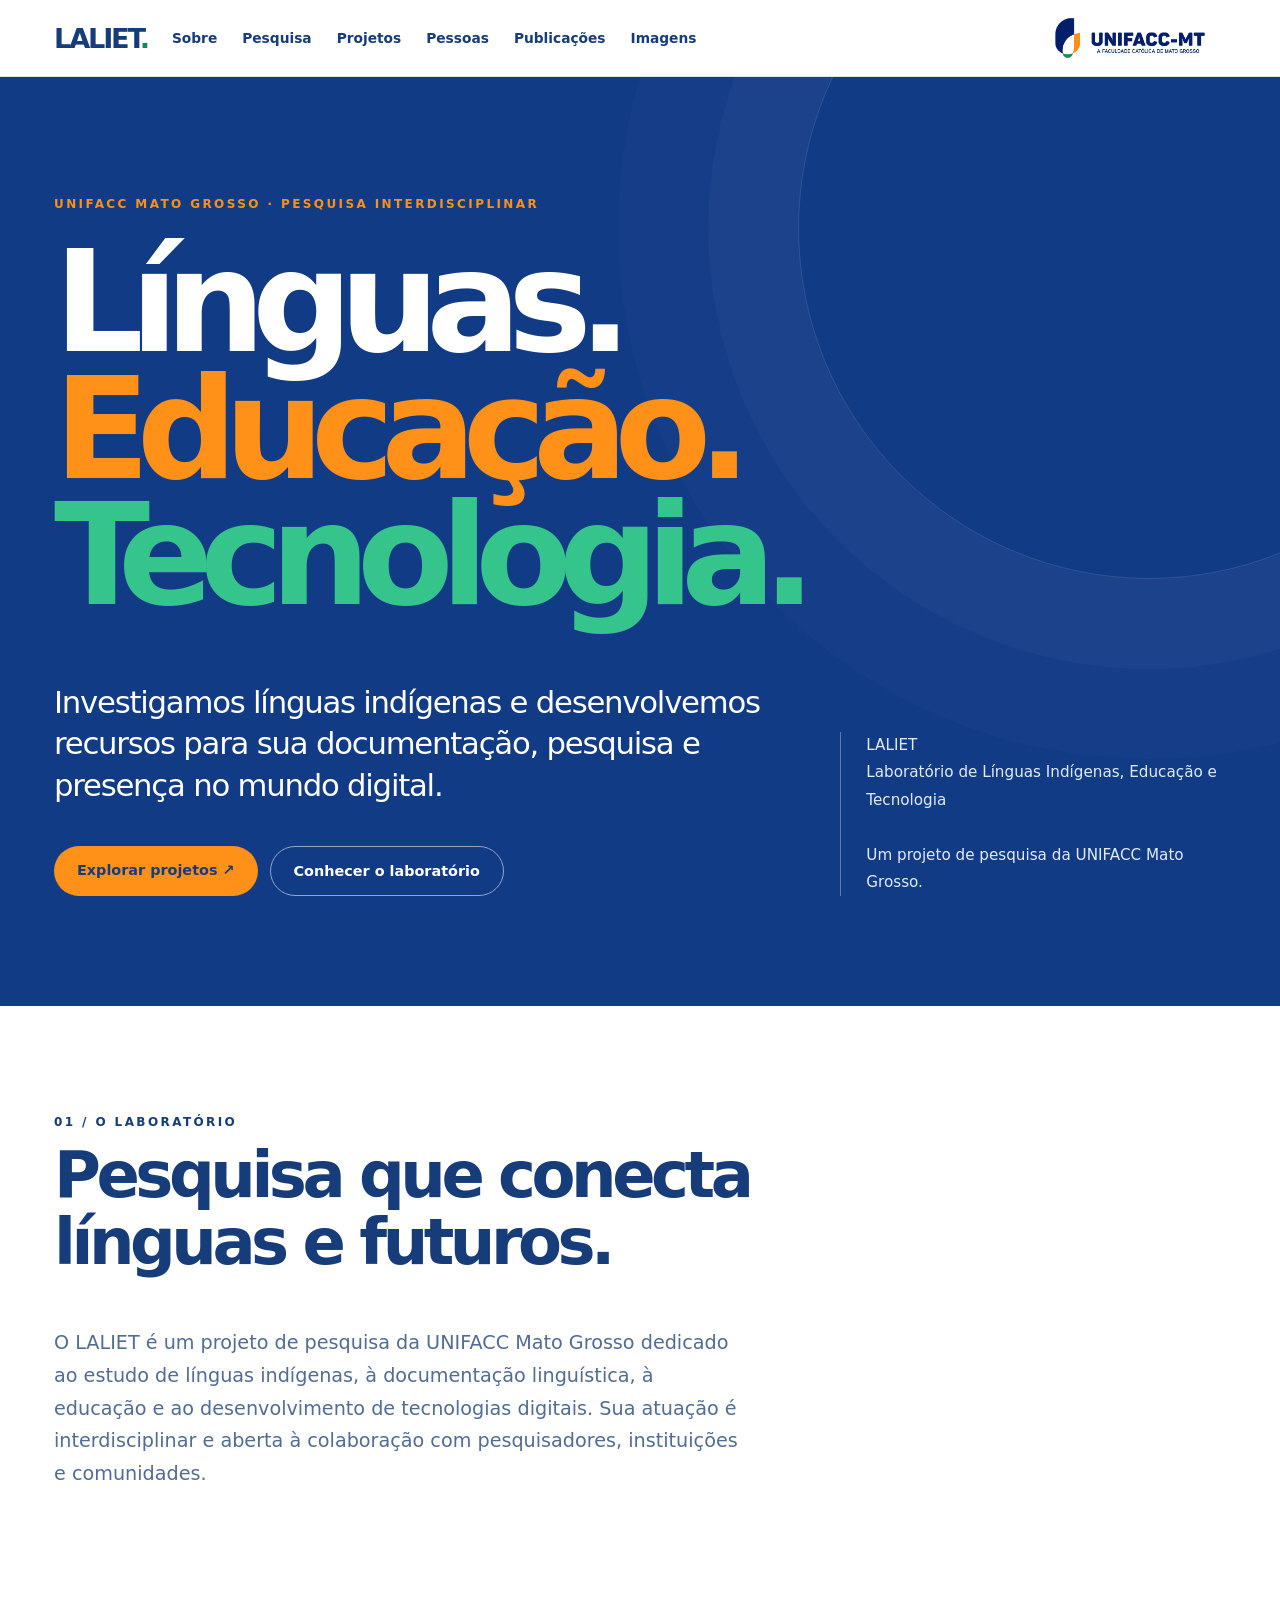
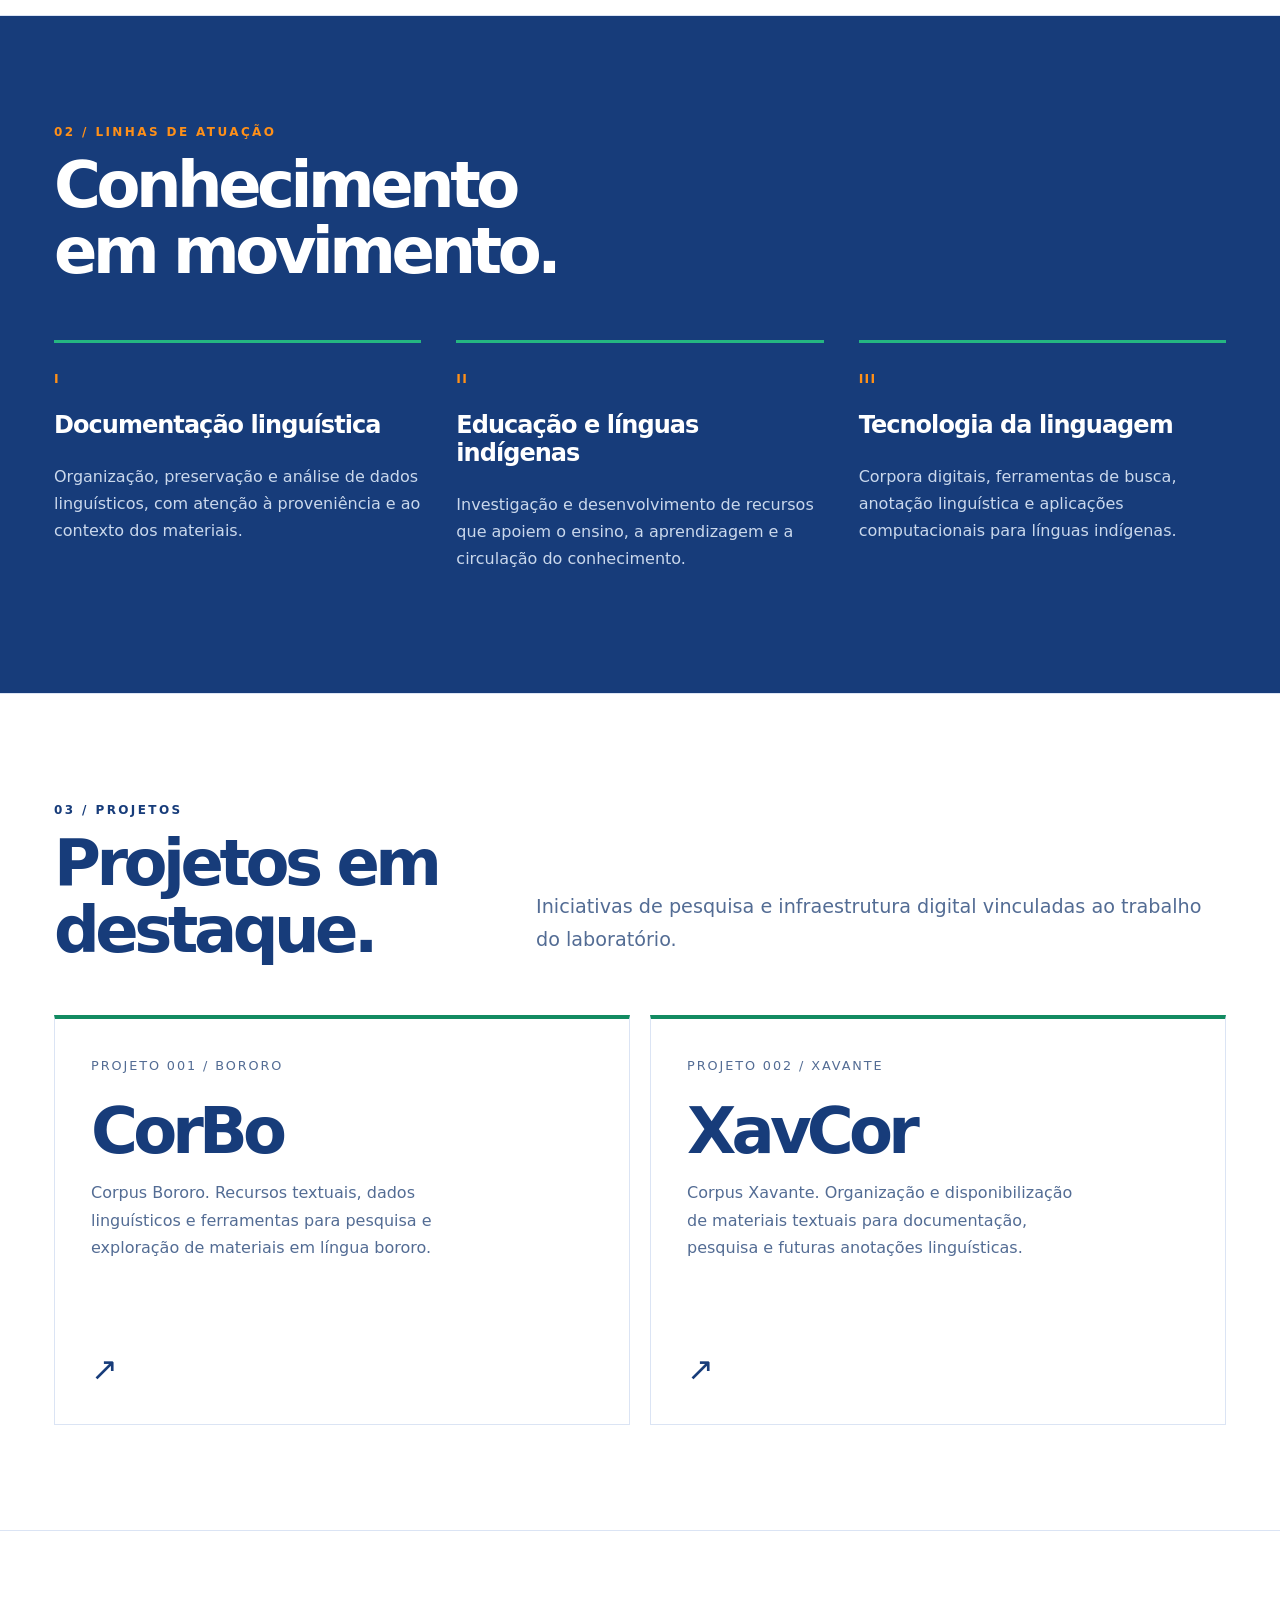
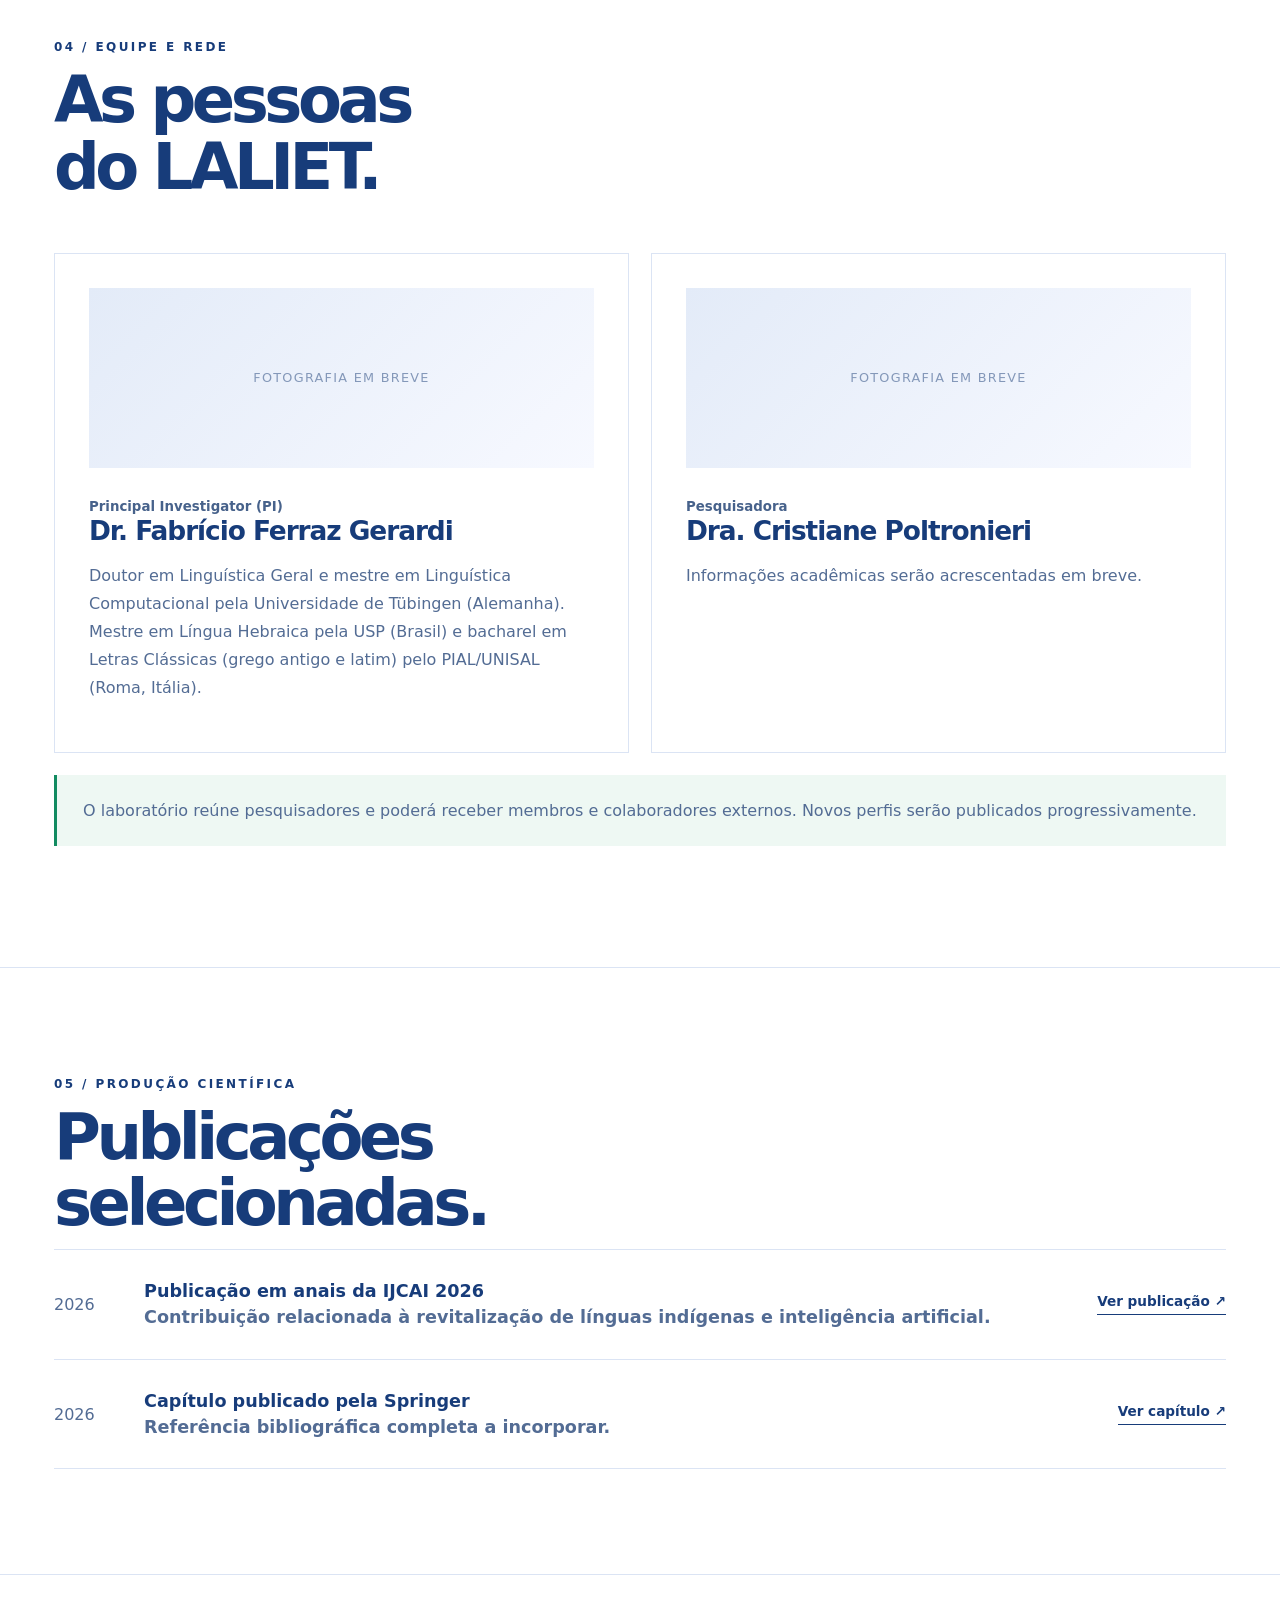
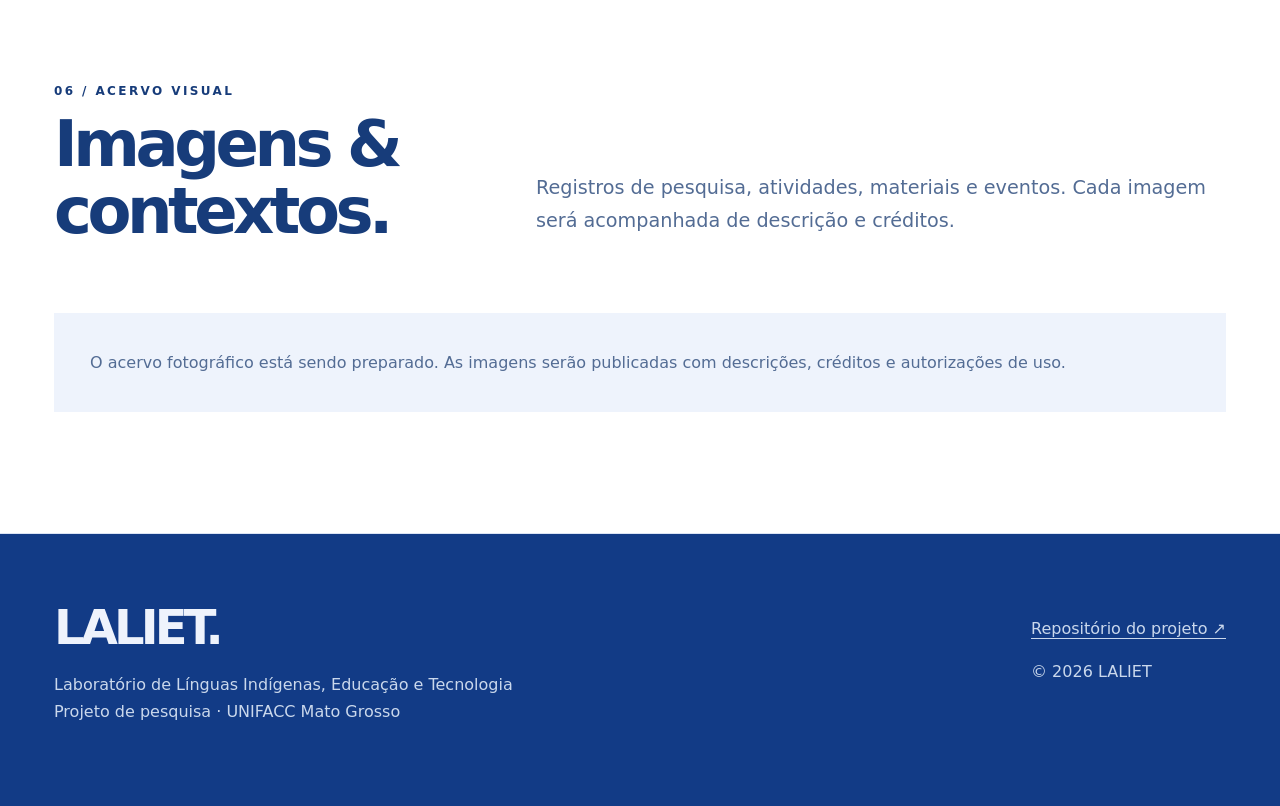
==== commit 468e4805: "Set hero headline colors: languages white, education orange, technology green" ====
--- a/index.html
+++ b/index.html
@@ -1,9 +1,9 @@
 <!doctype html>
 <html lang="pt-BR"><head><meta charset="utf-8"><meta name="viewport" content="width=device-width,initial-scale=1"><meta name="theme-color" content="#123b86"><meta name="description" content="LALIET — Laboratório de Línguas Indígenas, Educação e Tecnologia, projeto de pesquisa da UNIFACC Mato Grosso."><title>LALIET — Línguas, Educação e Tecnologia</title><style>
-:root{--ink:#173c7a;--muted:#536c94;--cream:#ffffff;--accent:#ff9018;--green:#128b61;--line:#dbe4f4}*{box-sizing:border-box}html{scroll-behavior:smooth}body{margin:0;background:var(--cream);color:var(--ink);font-family:Inter,ui-sans-serif,system-ui,-apple-system,"Segoe UI",sans-serif}a{color:inherit;text-decoration:none}a:focus-visible,button:focus-visible{outline:3px solid #ed7e0c;outline-offset:4px}.wrap{max-width:1240px;margin:auto;padding:0 34px}.nav{position:sticky;top:0;z-index:20;background:#fffffff0;backdrop-filter:blur(18px);border-bottom:1px solid var(--line)}.nav .wrap{display:flex;align-items:center;justify-content:space-between;min-height:76px;gap:24px}.unifacc-brand{display:flex;align-items:center;flex:0 0 auto;margin-left:auto}.unifacc-brand img{display:block;width:clamp(130px,15vw,200px);height:auto}.wordmark{font-weight:800;font-size:1.7rem;letter-spacing:-.08em}.navlinks{display:flex;gap:25px;align-items:center;font-size:.86rem;font-weight:600}.navlinks a:hover,.textlink:hover{opacity:.6}.pill{border:1px solid #91a6c8;padding:10px 16px;border-radius:30px}.hero{background:#123b86;color:#ffffff;position:relative;overflow:hidden}.hero:after{content:"";position:absolute;width:700px;height:700px;border:1px solid #ffffff20;border-radius:50%;right:-220px;top:-200px;box-shadow:0 0 0 90px #ffffff05,0 0 0 180px #ffffff04;pointer-events:none}.hero .wrap{padding-top:120px;padding-bottom:110px;position:relative;z-index:1}.eyebrow{font-size:.75rem;text-transform:uppercase;letter-spacing:.2em;font-weight:750}.hero .eyebrow{color:var(--accent)}h1{font-size:clamp(4.5rem,11vw,10.5rem);line-height:.9;letter-spacing:-.095em;margin:28px 0 32px;font-weight:780}.hero h1 span{color:var(--accent)}.herogrid{display:grid;grid-template-columns:1.3fr .7fr;gap:70px;align-items:end}.lead{font-size:clamp(1.3rem,2.4vw,2.15rem);line-height:1.35;letter-spacing:-.04em;max-width:730px}.heroaside{border-left:1px solid #ffffff50;padding-left:25px;color:#e3eaff;line-height:1.8;font-size:.95rem}.actions{display:flex;gap:12px;margin-top:40px;flex-wrap:wrap}.btn{display:inline-block;padding:16px 23px;border-radius:100px;background:var(--accent);color:#173c7a;font-weight:750;font-size:.9rem}.btn.secondary{background:transparent;border:1px solid #91a6c8;color:white}.section{padding:105px 0;border-bottom:1px solid var(--line)}.sectionhead{display:flex;justify-content:space-between;align-items:end;gap:30px;margin-bottom:40px}.section h2{font-size:clamp(2.6rem,5vw,5rem);line-height:1.04;letter-spacing:-.07em;margin:12px 0}.intro{max-width:690px;font-size:1.2rem;line-height:1.7;color:var(--muted)}.grid2{display:grid;grid-template-columns:repeat(2,minmax(0,1fr));gap:20px}.project{background:white;min-height:410px;padding:36px;border:1px solid var(--line);display:flex;flex-direction:column;justify-content:space-between;transition:transform .2s,box-shadow .2s}.project{border-top:4px solid var(--green)}.project:hover{transform:translateY(-5px);box-shadow:0 20px 50px #17478f15}.project .num{font-size:.8rem;color:#536c94;letter-spacing:.15em}.project h3{font-size:clamp(2.6rem,5vw,4.7rem);letter-spacing:-.075em;line-height:1;margin:25px 0 12px}.project p{color:var(--muted);line-height:1.7;max-width:390px}.arrow{font-size:2rem}.dark{background:#173c7a;color:#ffffff}.dark .intro,.dark .subtle{color:#cad8ec}.research{display:grid;grid-template-columns:repeat(3,1fr);gap:35px;margin-top:55px}.research article{border-top:3px solid #25b681;padding-top:25px}.research h3{font-size:1.5rem;letter-spacing:-.04em}.research p{line-height:1.7;color:#cad8ec}.people{display:grid;grid-template-columns:repeat(2,1fr);gap:22px}.person{background:#fff;padding:34px;border:1px solid var(--line)}.avatar{height:180px;background:linear-gradient(135deg,#e3ebf8,#f7f9ff);display:flex;align-items:center;justify-content:center;color:#8498b9;font-size:.8rem;letter-spacing:.1em;text-transform:uppercase;margin-bottom:28px}.person h3{font-size:1.65rem;letter-spacing:-.04em;margin:0 0 8px}.person small{font-weight:750;color:#47628b}.person p{color:var(--muted);line-height:1.75}.textlink{font-size:.85rem;font-weight:750;border-bottom:1px solid;padding-bottom:5px}.pub{display:grid;grid-template-columns:70px 1fr auto;gap:20px;align-items:center;border-top:1px solid var(--line);padding:28px 0}.pub:last-child{border-bottom:1px solid var(--line)}.pub strong{font-size:1.1rem;line-height:1.5}.pub span{color:var(--muted)}.gallery{display:grid;grid-template-columns:repeat(3,1fr);gap:20px}.gallery figure{margin:0;background:#fff;border:1px solid var(--line)}.placeholder{aspect-ratio:4/3;background:linear-gradient(135deg,#e3ebf8,#f1f5fc);display:grid;place-items:center;color:#536c94;font-size:.85rem}.gallery figcaption{padding:20px;line-height:1.6;font-size:.9rem;color:var(--muted)}.foot{background:#123b86;color:#eef3fc;padding:65px 0}.footgrid{display:flex;justify-content:space-between;gap:30px}.foot .wordmark{font-size:3rem}.foot p{color:#cad8ec;line-height:1.7}.foot a{text-decoration:underline;text-underline-offset:4px}.tag{display:inline-block;font-size:.78rem;font-weight:700;text-transform:uppercase;letter-spacing:.1em;color:#536c94}.note{background:#eef8f3;padding:22px 26px;border-left:3px solid var(--green);line-height:1.7;color:#536c94}@media(max-width:800px){.navlinks{gap:12px;overflow-x:auto;white-space:nowrap}.unifacc-brand{margin-left:0}.nav .wrap{flex-wrap:wrap;padding-top:12px;padding-bottom:12px}.hero .wrap{padding-top:85px;padding-bottom:90px}.herogrid,.grid2,.people,.research,.gallery{grid-template-columns:1fr}.heroaside{margin-top:15px}.section{padding:70px 0}.pub{grid-template-columns:1fr;gap:8px}.footgrid{display:block}.wrap{padding:0 22px}}@media(prefers-reduced-motion:reduce){html{scroll-behavior:auto}.project{transition:none}}
+:root{--ink:#173c7a;--muted:#536c94;--cream:#ffffff;--accent:#ff9018;--green:#128b61;--line:#dbe4f4}*{box-sizing:border-box}html{scroll-behavior:smooth}body{margin:0;background:var(--cream);color:var(--ink);font-family:Inter,ui-sans-serif,system-ui,-apple-system,"Segoe UI",sans-serif}a{color:inherit;text-decoration:none}a:focus-visible,button:focus-visible{outline:3px solid #ed7e0c;outline-offset:4px}.wrap{max-width:1240px;margin:auto;padding:0 34px}.nav{position:sticky;top:0;z-index:20;background:#fffffff0;backdrop-filter:blur(18px);border-bottom:1px solid var(--line)}.nav .wrap{display:flex;align-items:center;justify-content:space-between;min-height:76px;gap:24px}.unifacc-brand{display:flex;align-items:center;flex:0 0 auto;margin-left:auto}.unifacc-brand img{display:block;width:clamp(130px,15vw,200px);height:auto}.wordmark{font-weight:800;font-size:1.7rem;letter-spacing:-.08em}.navlinks{display:flex;gap:25px;align-items:center;font-size:.86rem;font-weight:600}.navlinks a:hover,.textlink:hover{opacity:.6}.pill{border:1px solid #91a6c8;padding:10px 16px;border-radius:30px}.hero{background:#123b86;color:#ffffff;position:relative;overflow:hidden}.hero:after{content:"";position:absolute;width:700px;height:700px;border:1px solid #ffffff20;border-radius:50%;right:-220px;top:-200px;box-shadow:0 0 0 90px #ffffff05,0 0 0 180px #ffffff04;pointer-events:none}.hero .wrap{padding-top:120px;padding-bottom:110px;position:relative;z-index:1}.eyebrow{font-size:.75rem;text-transform:uppercase;letter-spacing:.2em;font-weight:750}.hero .eyebrow{color:var(--accent)}h1{font-size:clamp(4.5rem,11vw,10.5rem);line-height:.9;letter-spacing:-.095em;margin:28px 0 32px;font-weight:780}.hero h1 .hero-linguas{color:#fff}.hero h1 .hero-educacao{color:#ff9018}.hero h1 .hero-tecnologia{color:#35c48b}.herogrid{display:grid;grid-template-columns:1.3fr .7fr;gap:70px;align-items:end}.lead{font-size:clamp(1.3rem,2.4vw,2.15rem);line-height:1.35;letter-spacing:-.04em;max-width:730px}.heroaside{border-left:1px solid #ffffff50;padding-left:25px;color:#e3eaff;line-height:1.8;font-size:.95rem}.actions{display:flex;gap:12px;margin-top:40px;flex-wrap:wrap}.btn{display:inline-block;padding:16px 23px;border-radius:100px;background:var(--accent);color:#173c7a;font-weight:750;font-size:.9rem}.btn.secondary{background:transparent;border:1px solid #91a6c8;color:white}.section{padding:105px 0;border-bottom:1px solid var(--line)}.sectionhead{display:flex;justify-content:space-between;align-items:end;gap:30px;margin-bottom:40px}.section h2{font-size:clamp(2.6rem,5vw,5rem);line-height:1.04;letter-spacing:-.07em;margin:12px 0}.intro{max-width:690px;font-size:1.2rem;line-height:1.7;color:var(--muted)}.grid2{display:grid;grid-template-columns:repeat(2,minmax(0,1fr));gap:20px}.project{background:white;min-height:410px;padding:36px;border:1px solid var(--line);display:flex;flex-direction:column;justify-content:space-between;transition:transform .2s,box-shadow .2s}.project{border-top:4px solid var(--green)}.project:hover{transform:translateY(-5px);box-shadow:0 20px 50px #17478f15}.project .num{font-size:.8rem;color:#536c94;letter-spacing:.15em}.project h3{font-size:clamp(2.6rem,5vw,4.7rem);letter-spacing:-.075em;line-height:1;margin:25px 0 12px}.project p{color:var(--muted);line-height:1.7;max-width:390px}.arrow{font-size:2rem}.dark{background:#173c7a;color:#ffffff}.dark .intro,.dark .subtle{color:#cad8ec}.research{display:grid;grid-template-columns:repeat(3,1fr);gap:35px;margin-top:55px}.research article{border-top:3px solid #25b681;padding-top:25px}.research h3{font-size:1.5rem;letter-spacing:-.04em}.research p{line-height:1.7;color:#cad8ec}.people{display:grid;grid-template-columns:repeat(2,1fr);gap:22px}.person{background:#fff;padding:34px;border:1px solid var(--line)}.avatar{height:180px;background:linear-gradient(135deg,#e3ebf8,#f7f9ff);display:flex;align-items:center;justify-content:center;color:#8498b9;font-size:.8rem;letter-spacing:.1em;text-transform:uppercase;margin-bottom:28px}.person h3{font-size:1.65rem;letter-spacing:-.04em;margin:0 0 8px}.person small{font-weight:750;color:#47628b}.person p{color:var(--muted);line-height:1.75}.textlink{font-size:.85rem;font-weight:750;border-bottom:1px solid;padding-bottom:5px}.pub{display:grid;grid-template-columns:70px 1fr auto;gap:20px;align-items:center;border-top:1px solid var(--line);padding:28px 0}.pub:last-child{border-bottom:1px solid var(--line)}.pub strong{font-size:1.1rem;line-height:1.5}.pub span{color:var(--muted)}.gallery{display:grid;grid-template-columns:repeat(3,1fr);gap:20px}.gallery figure{margin:0;background:#fff;border:1px solid var(--line)}.placeholder{aspect-ratio:4/3;background:linear-gradient(135deg,#e3ebf8,#f1f5fc);display:grid;place-items:center;color:#536c94;font-size:.85rem}.gallery figcaption{padding:20px;line-height:1.6;font-size:.9rem;color:var(--muted)}.foot{background:#123b86;color:#eef3fc;padding:65px 0}.footgrid{display:flex;justify-content:space-between;gap:30px}.foot .wordmark{font-size:3rem}.foot p{color:#cad8ec;line-height:1.7}.foot a{text-decoration:underline;text-underline-offset:4px}.tag{display:inline-block;font-size:.78rem;font-weight:700;text-transform:uppercase;letter-spacing:.1em;color:#536c94}.note{background:#eef8f3;padding:22px 26px;border-left:3px solid var(--green);line-height:1.7;color:#536c94}@media(max-width:800px){.navlinks{gap:12px;overflow-x:auto;white-space:nowrap}.unifacc-brand{margin-left:0}.nav .wrap{flex-wrap:wrap;padding-top:12px;padding-bottom:12px}.hero .wrap{padding-top:85px;padding-bottom:90px}.herogrid,.grid2,.people,.research,.gallery{grid-template-columns:1fr}.heroaside{margin-top:15px}.section{padding:70px 0}.pub{grid-template-columns:1fr;gap:8px}.footgrid{display:block}.wrap{padding:0 22px}}@media(prefers-reduced-motion:reduce){html{scroll-behavior:auto}.project{transition:none}}
 </style><link rel="stylesheet" href="assets/gallery.css"><script src="assets/gallery.js" defer></script><script src="assets/people.js" defer></script></head><body>
 <header class="nav"><div class="wrap"><a class="wordmark" href="#inicio" aria-label="LALIET início">LALIET<span style="color:#128b61">.</span></a><nav class="navlinks" aria-label="Navegação principal"><a href="sobre.html">Sobre</a><a href="#pesquisa">Pesquisa</a><a href="#projetos">Projetos</a><a href="#pessoas">Pessoas</a><a href="#publicacoes">Publicações</a><a href="#imagens">Imagens</a></nav><a class="unifacc-brand" href="https://unifacc.com.br/" aria-label="UNIFACC-MT — site institucional"><img src="assets/unifacc-logo.png" alt="UNIFACC-MT — A Faculdade Católica de Mato Grosso" onerror="this.parentElement.style.display='none'"></a></div></header>
-<main><section class="hero" id="inicio"><div class="wrap"><div class="eyebrow">UNIFACC Mato Grosso · Pesquisa interdisciplinar</div><h1>Línguas.<br>Educação.<br><span>Tecnologia.</span></h1><div class="herogrid"><div><p class="lead">Investigamos línguas indígenas e desenvolvemos recursos para sua documentação, pesquisa e presença no mundo digital.</p><div class="actions"><a class="btn" href="#projetos">Explorar projetos ↗</a><a class="btn secondary" href="sobre.html">Conhecer o laboratório</a></div></div><div class="heroaside">LALIET<br>Laboratório de Línguas Indígenas, Educação e Tecnologia<br><br>Um projeto de pesquisa da UNIFACC Mato Grosso.</div></div></div></section>
+<main><section class="hero" id="inicio"><div class="wrap"><div class="eyebrow">UNIFACC Mato Grosso · Pesquisa interdisciplinar</div><h1><span class="hero-linguas">Línguas.</span><br><span class="hero-educacao">Educação.</span><br><span class="hero-tecnologia">Tecnologia.</span></h1><div class="herogrid"><div><p class="lead">Investigamos línguas indígenas e desenvolvemos recursos para sua documentação, pesquisa e presença no mundo digital.</p><div class="actions"><a class="btn" href="#projetos">Explorar projetos ↗</a><a class="btn secondary" href="sobre.html">Conhecer o laboratório</a></div></div><div class="heroaside">LALIET<br>Laboratório de Línguas Indígenas, Educação e Tecnologia<br><br>Um projeto de pesquisa da UNIFACC Mato Grosso.</div></div></div></section>
 <section class="section" id="sobre"><div class="wrap"><span class="eyebrow">01 / O laboratório</span><div class="sectionhead"><h2>Pesquisa que conecta<br>línguas e futuros.</h2></div><p class="intro">O LALIET é um projeto de pesquisa da UNIFACC Mato Grosso dedicado ao estudo de línguas indígenas, à documentação linguística, à educação e ao desenvolvimento de tecnologias digitais. Sua atuação é interdisciplinar e aberta à colaboração com pesquisadores, instituições e comunidades.</p></div></section>
 <section class="section dark" id="pesquisa"><div class="wrap"><span class="eyebrow" style="color:#ff9018">02 / Linhas de atuação</span><h2>Conhecimento<br>em movimento.</h2><div class="research"><article><span class="tag" style="color:#ff9018">I</span><h3>Documentação linguística</h3><p>Organização, preservação e análise de dados linguísticos, com atenção à proveniência e ao contexto dos materiais.</p></article><article><span class="tag" style="color:#ff9018">II</span><h3>Educação e línguas indígenas</h3><p>Investigação e desenvolvimento de recursos que apoiem o ensino, a aprendizagem e a circulação do conhecimento.</p></article><article><span class="tag" style="color:#ff9018">III</span><h3>Tecnologia da linguagem</h3><p>Corpora digitais, ferramentas de busca, anotação linguística e aplicações computacionais para línguas indígenas.</p></article></div></div></section>
 <section class="section" id="projetos"><div class="wrap"><span class="eyebrow">03 / Projetos</span><div class="sectionhead"><h2>Projetos em<br>destaque.</h2><p class="intro">Iniciativas de pesquisa e infraestrutura digital vinculadas ao trabalho do laboratório.</p></div><div class="grid2"><a class="project" href="projetos/corbo.html"><div><span class="num">PROJETO 001 / BORORO</span><h3>CorBo</h3><p>Corpus Bororo. Recursos textuais, dados linguísticos e ferramentas para pesquisa e exploração de materiais em língua bororo.</p></div><span class="arrow" aria-hidden="true">↗</span></a><a class="project" href="projetos/xavcor.html"><div><span class="num">PROJETO 002 / XAVANTE</span><h3>XavCor</h3><p>Corpus Xavante. Organização e disponibilização de materiais textuais para documentação, pesquisa e futuras anotações linguísticas.</p></div><span class="arrow" aria-hidden="true">↗</span></a></div></div></section>
--- a/assets/gallery.css
+++ b/assets/gallery.css
@@ -1 +1 @@
-.gallery figure{overflow:hidden}.gallery button{border:0;padding:0;width:100%;background:transparent;cursor:pointer;text-align:left;color:inherit}.gallery img{width:100%;aspect-ratio:4/3;object-fit:cover;display:block;transition:transform .25s}.gallery button:hover img{transform:scale(1.035)}.gallery figcaption strong{display:block;color:#128b61;margin-bottom:4px}.gallery figcaption small{display:block;margin-top:6px}.lightbox{border:0;background:#102f78f5;color:white;padding:24px;width:min(1100px,96vw);max-height:95vh}.lightbox::backdrop{background:#071c49db}.lightbox img{display:block;max-width:100%;max-height:65vh;object-fit:contain;margin:0 auto}.lightbox .caption{line-height:1.6;max-width:850px;margin:16px auto}.lightbox .controls{display:flex;justify-content:space-between;align-items:center;gap:12px}.lightbox button{cursor:pointer;border:1px solid #cad8ec;background:transparent;color:white;padding:10px 16px;border-radius:30px}.lightbox button:focus-visible{outline:3px solid #ffd34d}.gallery-empty{grid-column:1/-1;background:#eef3fc;padding:36px;color:#536c94;line-height:1.7}+.gallery figure{overflow:hidden}.gallery button{border:0;padding:0;width:100%;background:transparent;cursor:pointer;text-align:left;color:inherit}.gallery img{width:100%;aspect-ratio:4/3;object-fit:cover;display:block;transition:transform .25s}.gallery button:hover img{transform:scale(1.035)}.gallery figcaption strong{display:block;color:#128b61;margin-bottom:4px}.gallery figcaption small{display:block;margin-top:6px}.lightbox{border:0;background:#102f78f5;color:white;padding:24px;width:min(1100px,96vw);max-height:95vh}.lightbox::backdrop{background:#071c49db}.lightbox img{display:block;max-width:100%;max-height:65vh;object-fit:contain;margin:0 auto}.lightbox .caption{line-height:1.6;max-width:850px;margin:16px auto}.lightbox .controls{display:flex;justify-content:space-between;align-items:center;gap:12px}.lightbox button{cursor:pointer;border:1px solid #cad8ec;background:transparent;color:white;padding:10px 16px;border-radius:30px}.lightbox button:focus-visible{outline:3px solid #ff9018}.gallery-empty{grid-column:1/-1;background:#eef3fc;padding:36px;color:#536c94;line-height:1.7}
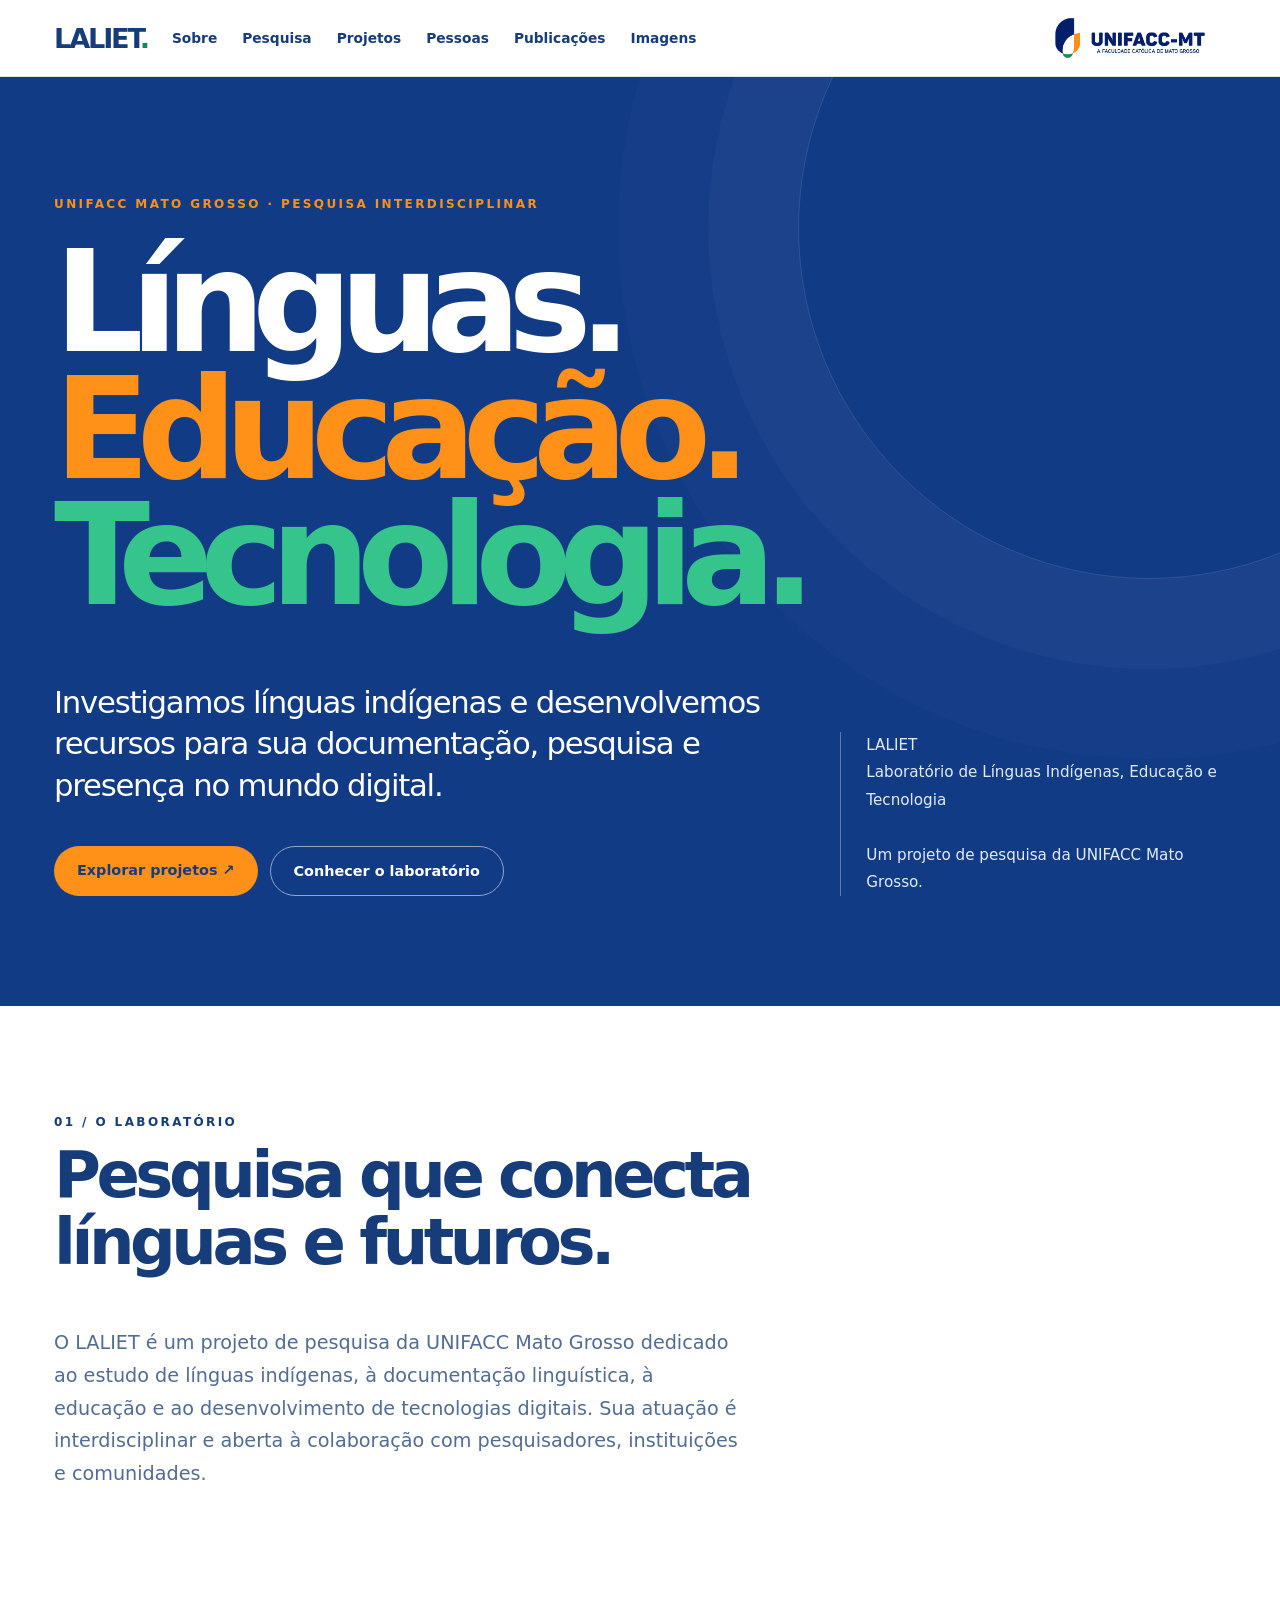
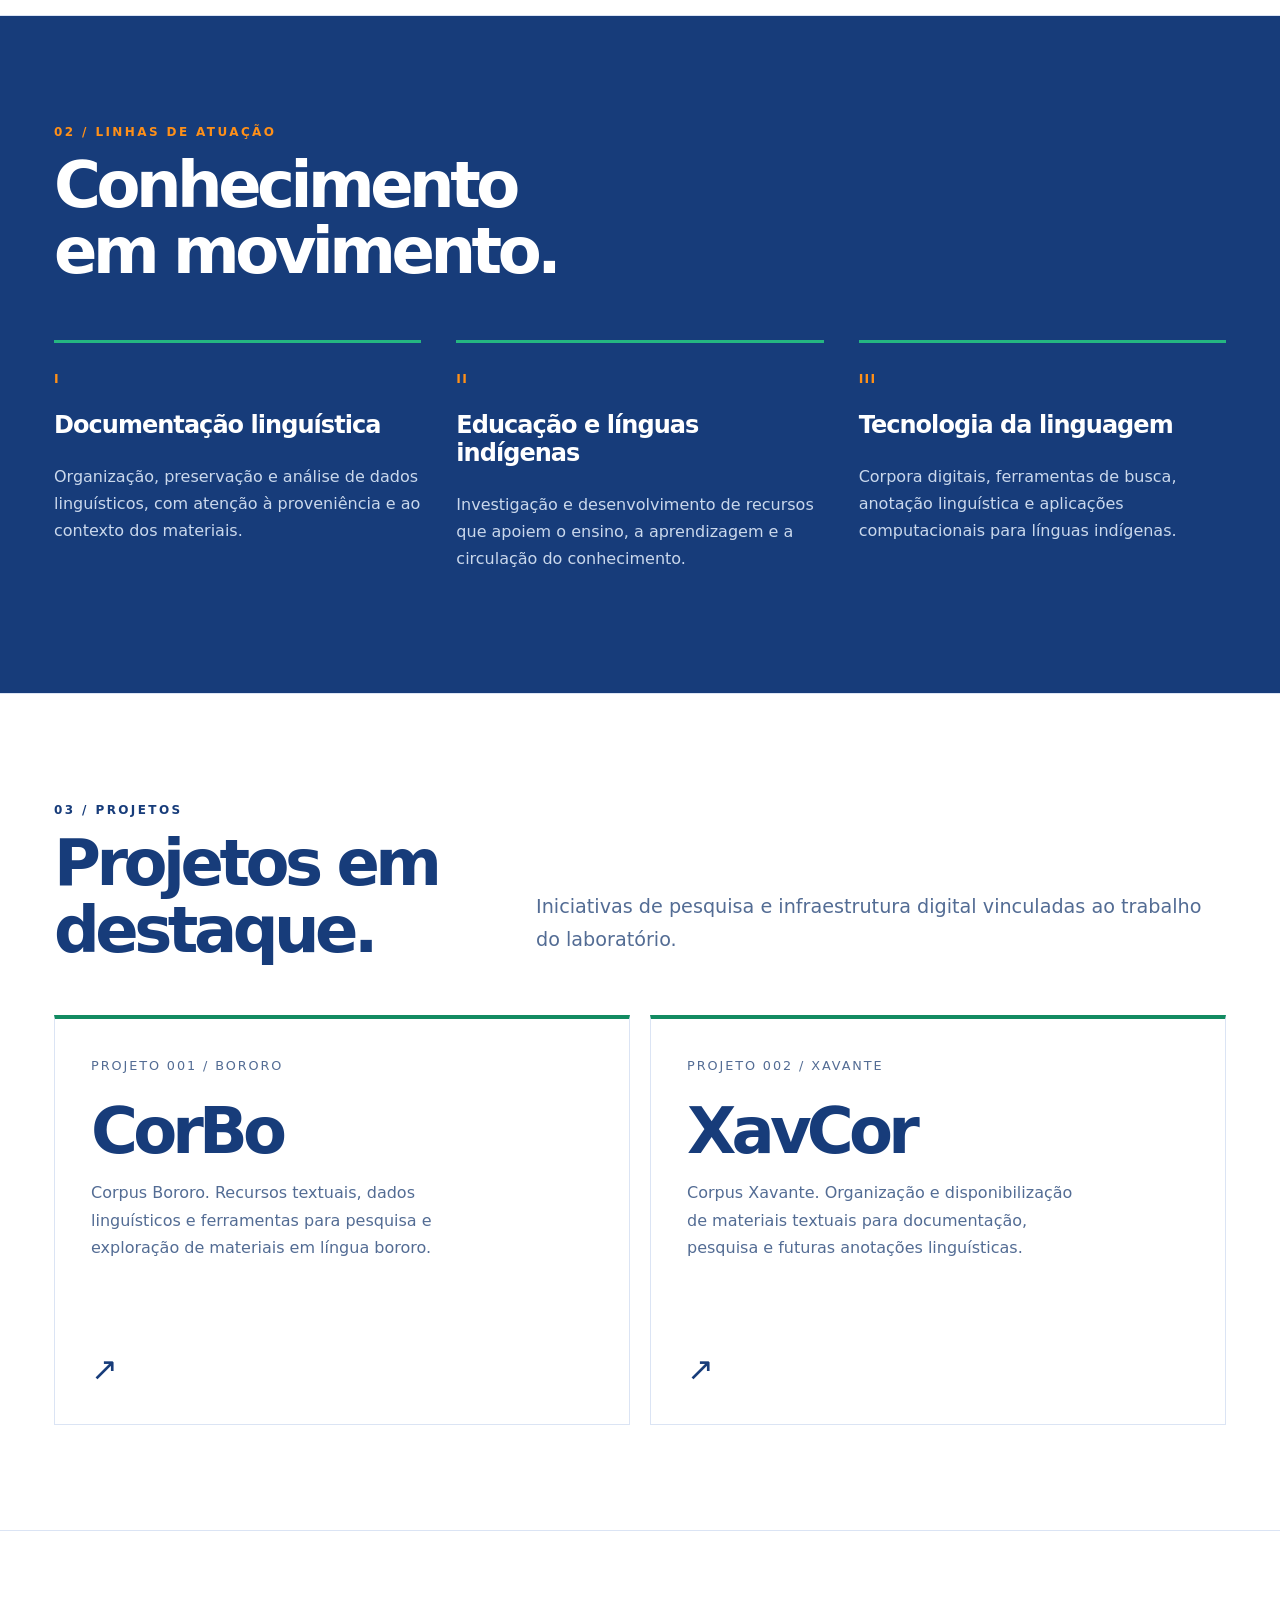
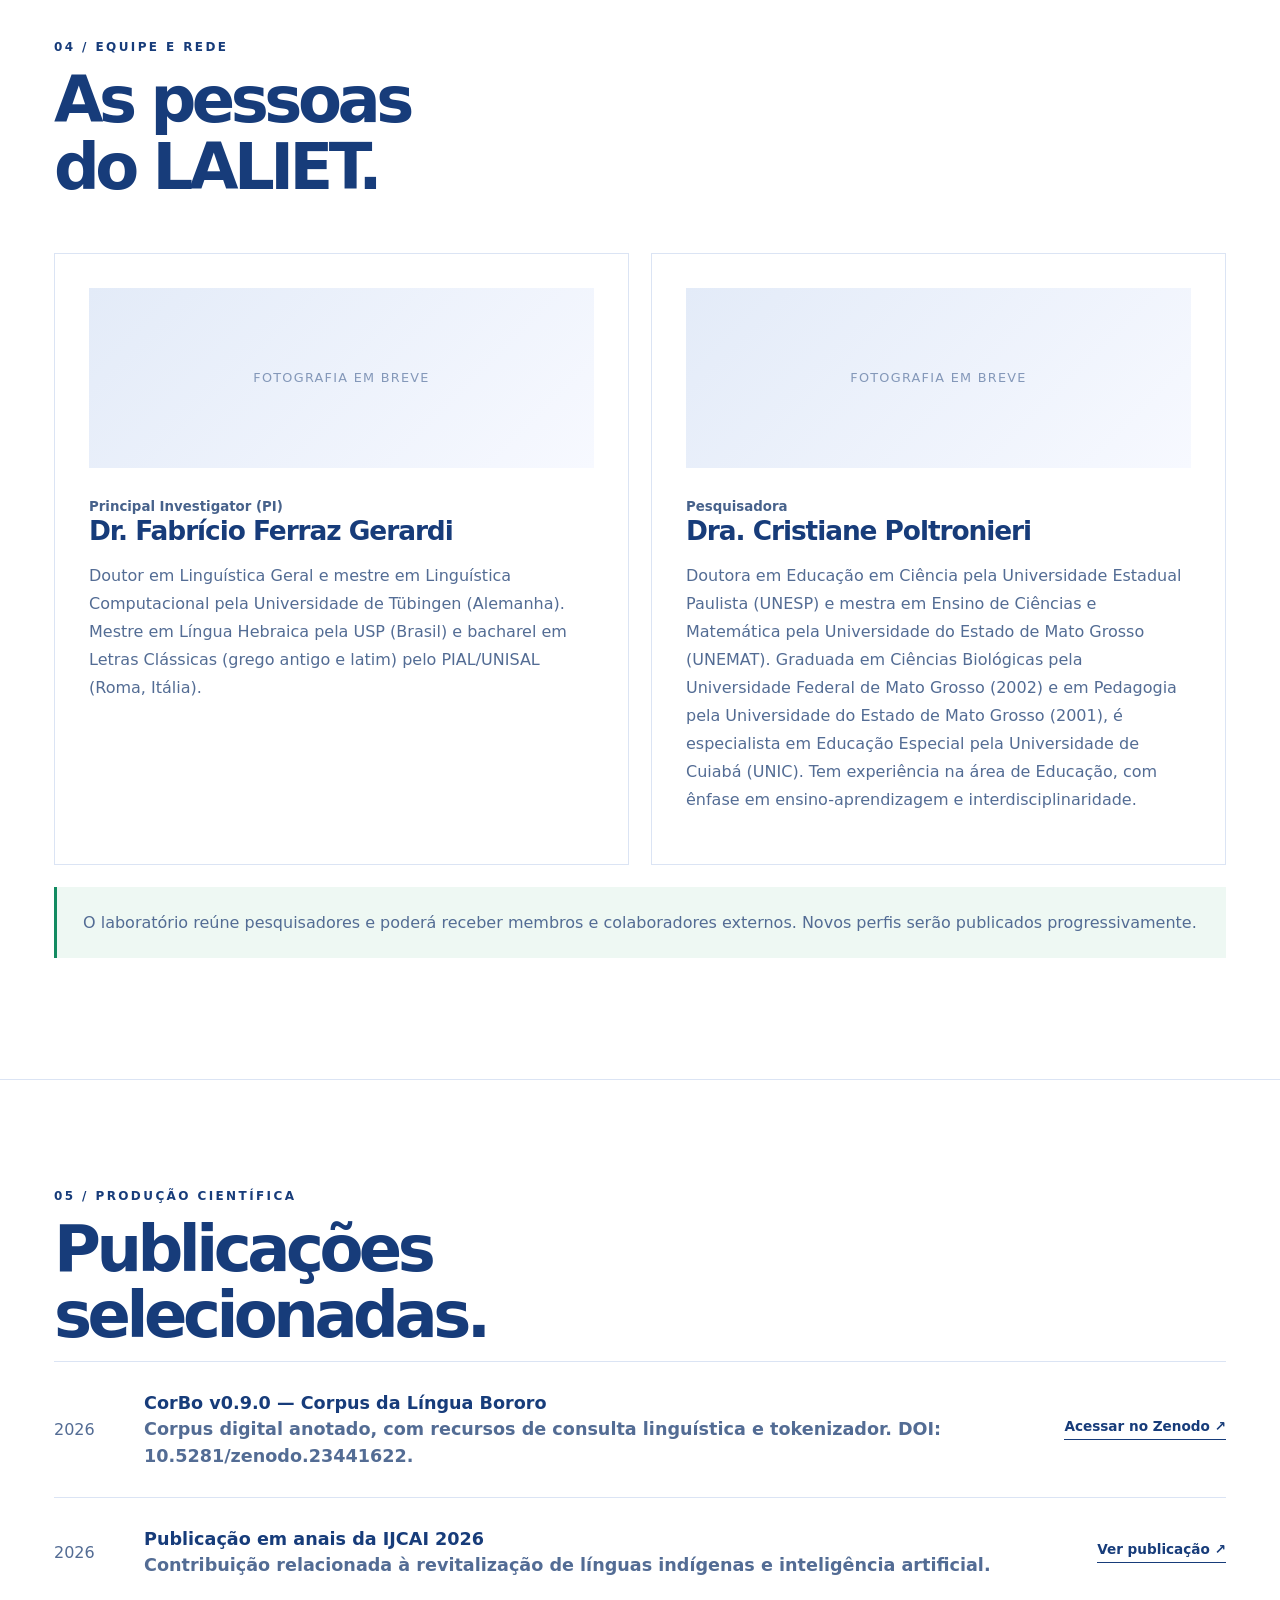
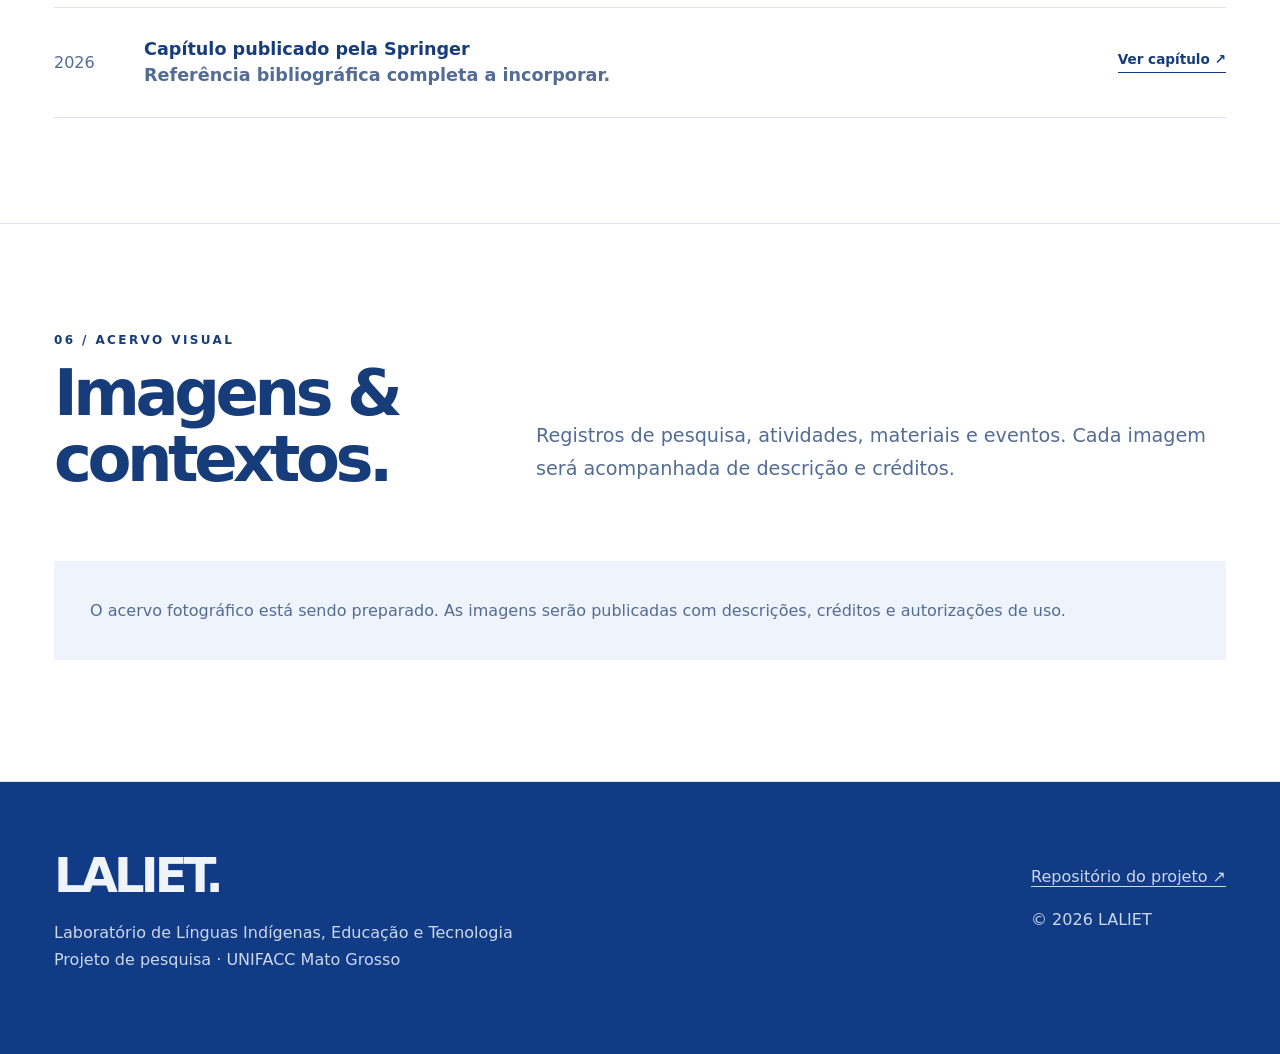
==== commit 7fafd9e7: "Add CorBo v0.9.0 Zenodo DOI to LALIET publications" ====
--- a/index.html
+++ b/index.html
@@ -8,6 +8,6 @@
 <section class="section dark" id="pesquisa"><div class="wrap"><span class="eyebrow" style="color:#ff9018">02 / Linhas de atuação</span><h2>Conhecimento<br>em movimento.</h2><div class="research"><article><span class="tag" style="color:#ff9018">I</span><h3>Documentação linguística</h3><p>Organização, preservação e análise de dados linguísticos, com atenção à proveniência e ao contexto dos materiais.</p></article><article><span class="tag" style="color:#ff9018">II</span><h3>Educação e línguas indígenas</h3><p>Investigação e desenvolvimento de recursos que apoiem o ensino, a aprendizagem e a circulação do conhecimento.</p></article><article><span class="tag" style="color:#ff9018">III</span><h3>Tecnologia da linguagem</h3><p>Corpora digitais, ferramentas de busca, anotação linguística e aplicações computacionais para línguas indígenas.</p></article></div></div></section>
 <section class="section" id="projetos"><div class="wrap"><span class="eyebrow">03 / Projetos</span><div class="sectionhead"><h2>Projetos em<br>destaque.</h2><p class="intro">Iniciativas de pesquisa e infraestrutura digital vinculadas ao trabalho do laboratório.</p></div><div class="grid2"><a class="project" href="projetos/corbo.html"><div><span class="num">PROJETO 001 / BORORO</span><h3>CorBo</h3><p>Corpus Bororo. Recursos textuais, dados linguísticos e ferramentas para pesquisa e exploração de materiais em língua bororo.</p></div><span class="arrow" aria-hidden="true">↗</span></a><a class="project" href="projetos/xavcor.html"><div><span class="num">PROJETO 002 / XAVANTE</span><h3>XavCor</h3><p>Corpus Xavante. Organização e disponibilização de materiais textuais para documentação, pesquisa e futuras anotações linguísticas.</p></div><span class="arrow" aria-hidden="true">↗</span></a></div></div></section>
 <section class="section" id="pessoas"><div class="wrap"><span class="eyebrow">04 / Equipe e rede</span><div class="sectionhead"><h2>As pessoas<br>do LALIET.</h2></div><div id="people-list" class="people" aria-live="polite"><p class="intro">Carregando perfis da equipe…</p></div><p class="note" style="margin-top:22px">O laboratório reúne pesquisadores e poderá receber membros e colaboradores externos. Novos perfis serão publicados progressivamente.</p></div></section>
-<section class="section" id="publicacoes"><div class="wrap"><span class="eyebrow">05 / Produção científica</span><h2>Publicações<br>selecionadas.</h2><div class="pub"><span>2026</span><strong>Publicação em anais da IJCAI 2026<br><span>Contribuição relacionada à revitalização de línguas indígenas e inteligência artificial.</span></strong><a class="textlink" href="https://www.ijcai.org/proceedings/2026/824" target="_blank" rel="noopener noreferrer">Ver publicação ↗</a></div><div class="pub"><span>2026</span><strong>Capítulo publicado pela Springer<br><span>Referência bibliográfica completa a incorporar.</span></strong><a class="textlink" href="https://link.springer.com/chapter/10.1007/978-3-032-39904-5_23#citeas" target="_blank" rel="noopener noreferrer">Ver capítulo ↗</a></div></div></section>
+<section class="section" id="publicacoes"><div class="wrap"><span class="eyebrow">05 / Produção científica</span><h2>Publicações<br>selecionadas.</h2><div class="pub"><span>2026</span><strong>CorBo v0.9.0 — Corpus da Língua Bororo<br><span>Corpus digital anotado, com recursos de consulta linguística e tokenizador. DOI: 10.5281/zenodo.23441622.</span></strong><a class="textlink" href="https://doi.org/10.5281/zenodo.23441622" target="_blank" rel="noopener noreferrer">Acessar no Zenodo ↗</a></div><div class="pub"><span>2026</span><strong>Publicação em anais da IJCAI 2026<br><span>Contribuição relacionada à revitalização de línguas indígenas e inteligência artificial.</span></strong><a class="textlink" href="https://www.ijcai.org/proceedings/2026/824" target="_blank" rel="noopener noreferrer">Ver publicação ↗</a></div><div class="pub"><span>2026</span><strong>Capítulo publicado pela Springer<br><span>Referência bibliográfica completa a incorporar.</span></strong><a class="textlink" href="https://link.springer.com/chapter/10.1007/978-3-032-39904-5_23#citeas" target="_blank" rel="noopener noreferrer">Ver capítulo ↗</a></div></div></section>
 <section class="section" id="imagens"><div class="wrap"><span class="eyebrow">06 / Acervo visual</span><div class="sectionhead"><h2>Imagens &amp;<br>contextos.</h2><p class="intro">Registros de pesquisa, atividades, materiais e eventos. Cada imagem será acompanhada de descrição e créditos.</p></div><div id="gallery-list" class="gallery" aria-live="polite"><p class="intro">O acervo fotográfico será disponibilizado em breve.</p></div></div></section></main>
 <footer class="foot"><div class="wrap footgrid"><div><div class="wordmark">LALIET.</div><p>Laboratório de Línguas Indígenas, Educação e Tecnologia<br>Projeto de pesquisa · UNIFACC Mato Grosso</p></div><div><p><a href="https://github.com/LanguageStructure/LALIET" target="_blank" rel="noopener noreferrer">Repositório do projeto ↗</a></p><p>© 2026 LALIET</p></div></div></footer></body></html>
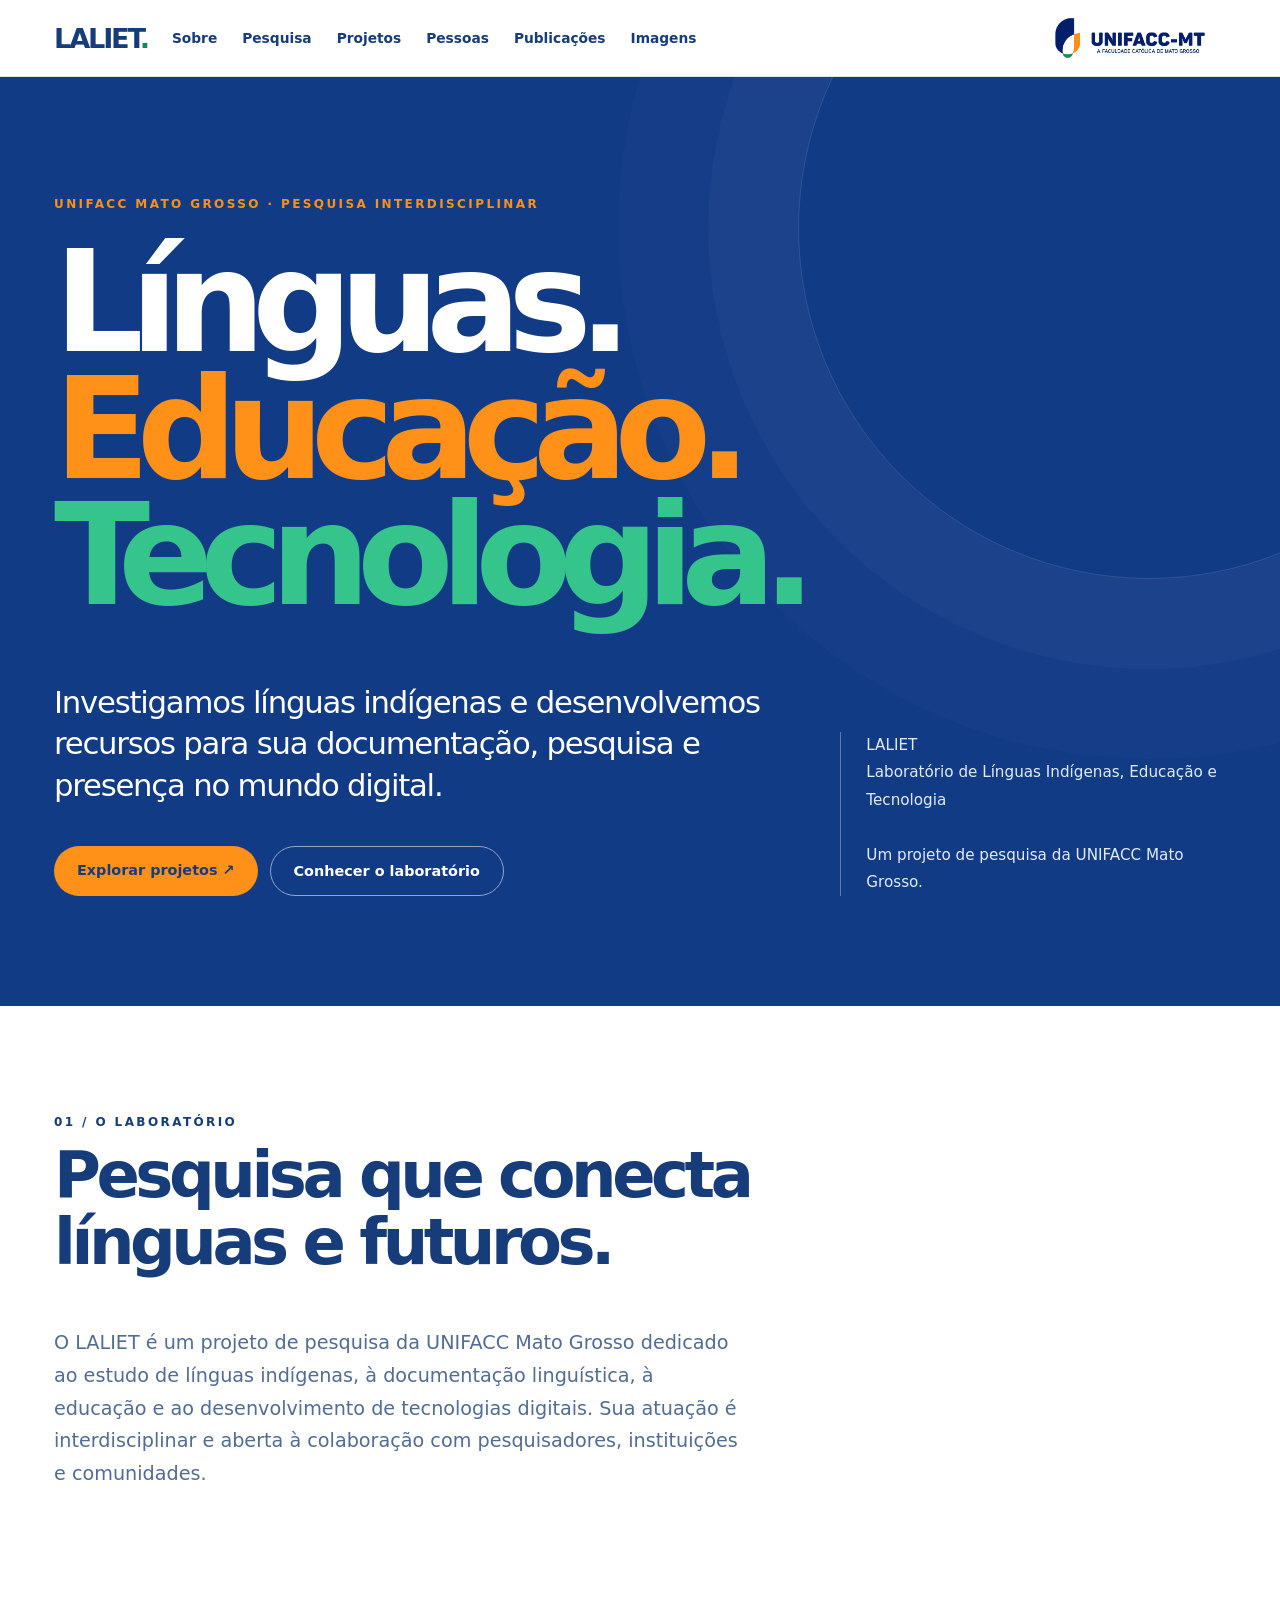
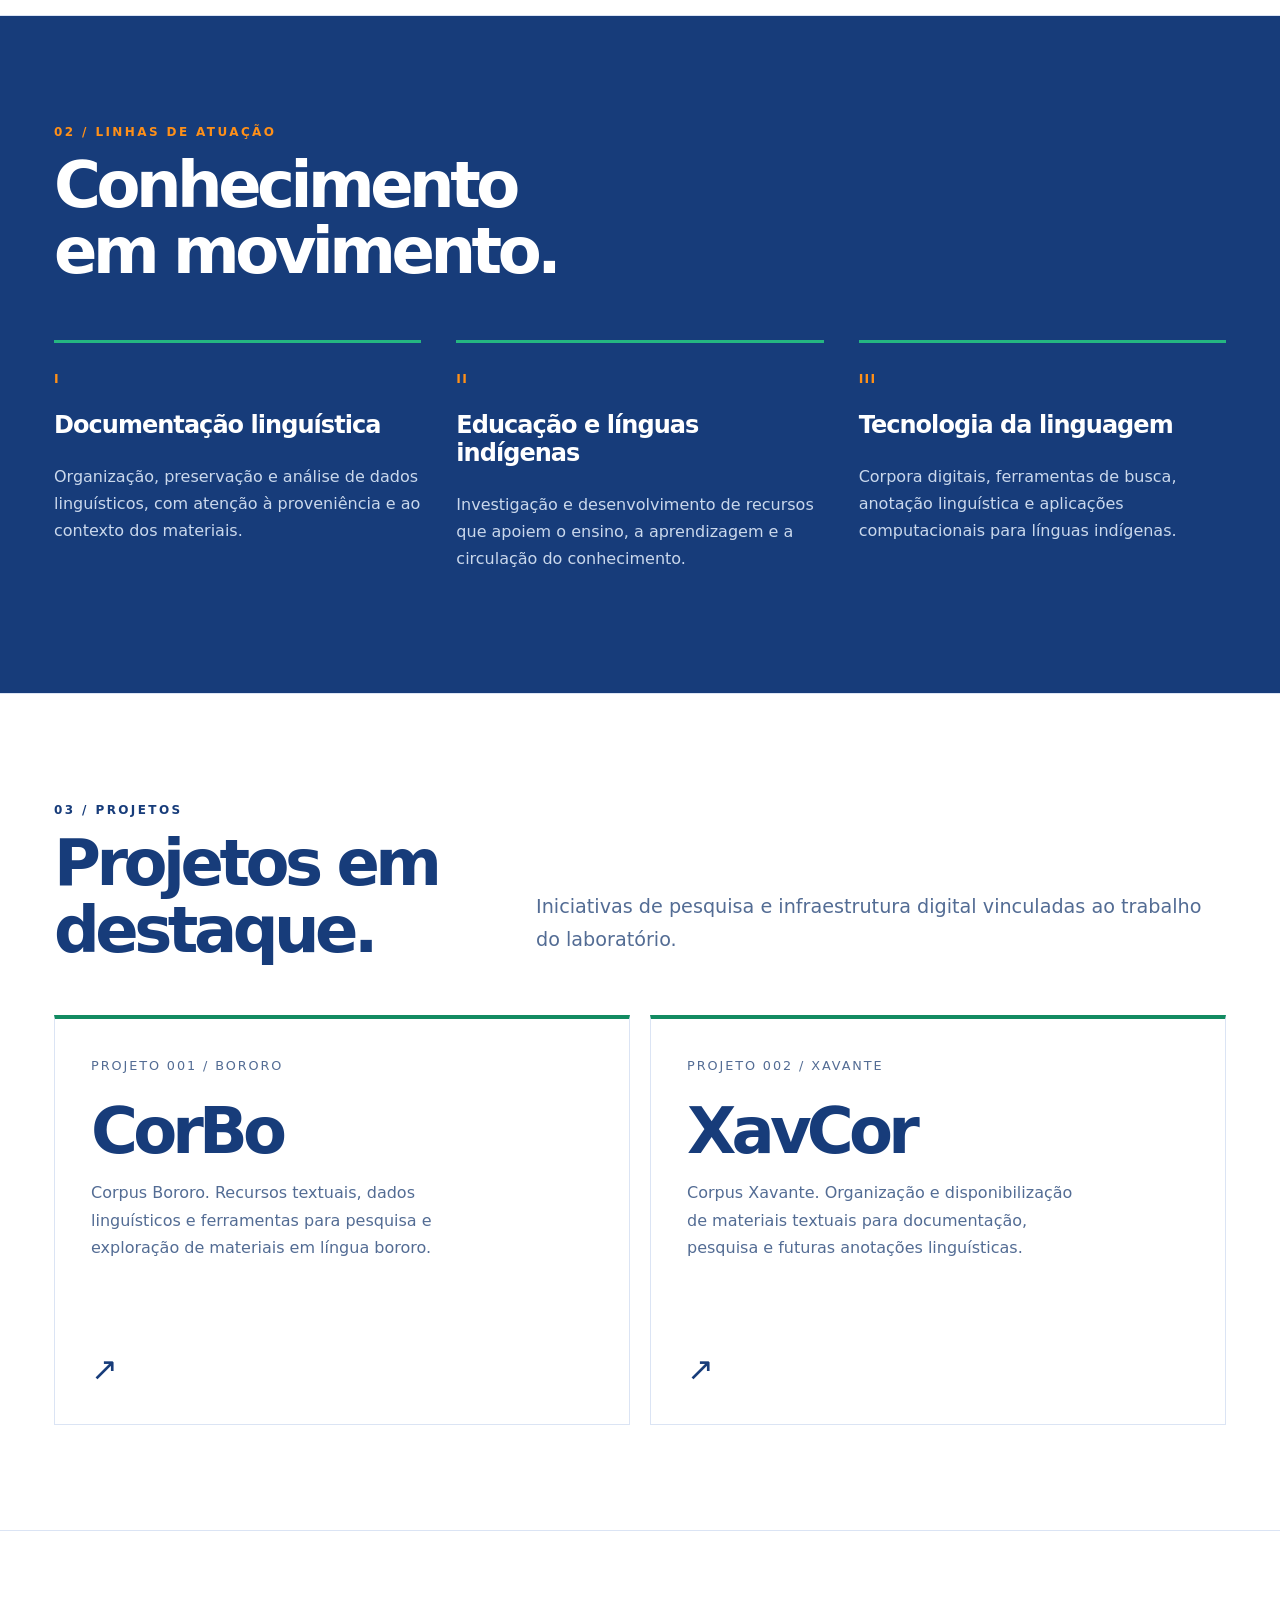
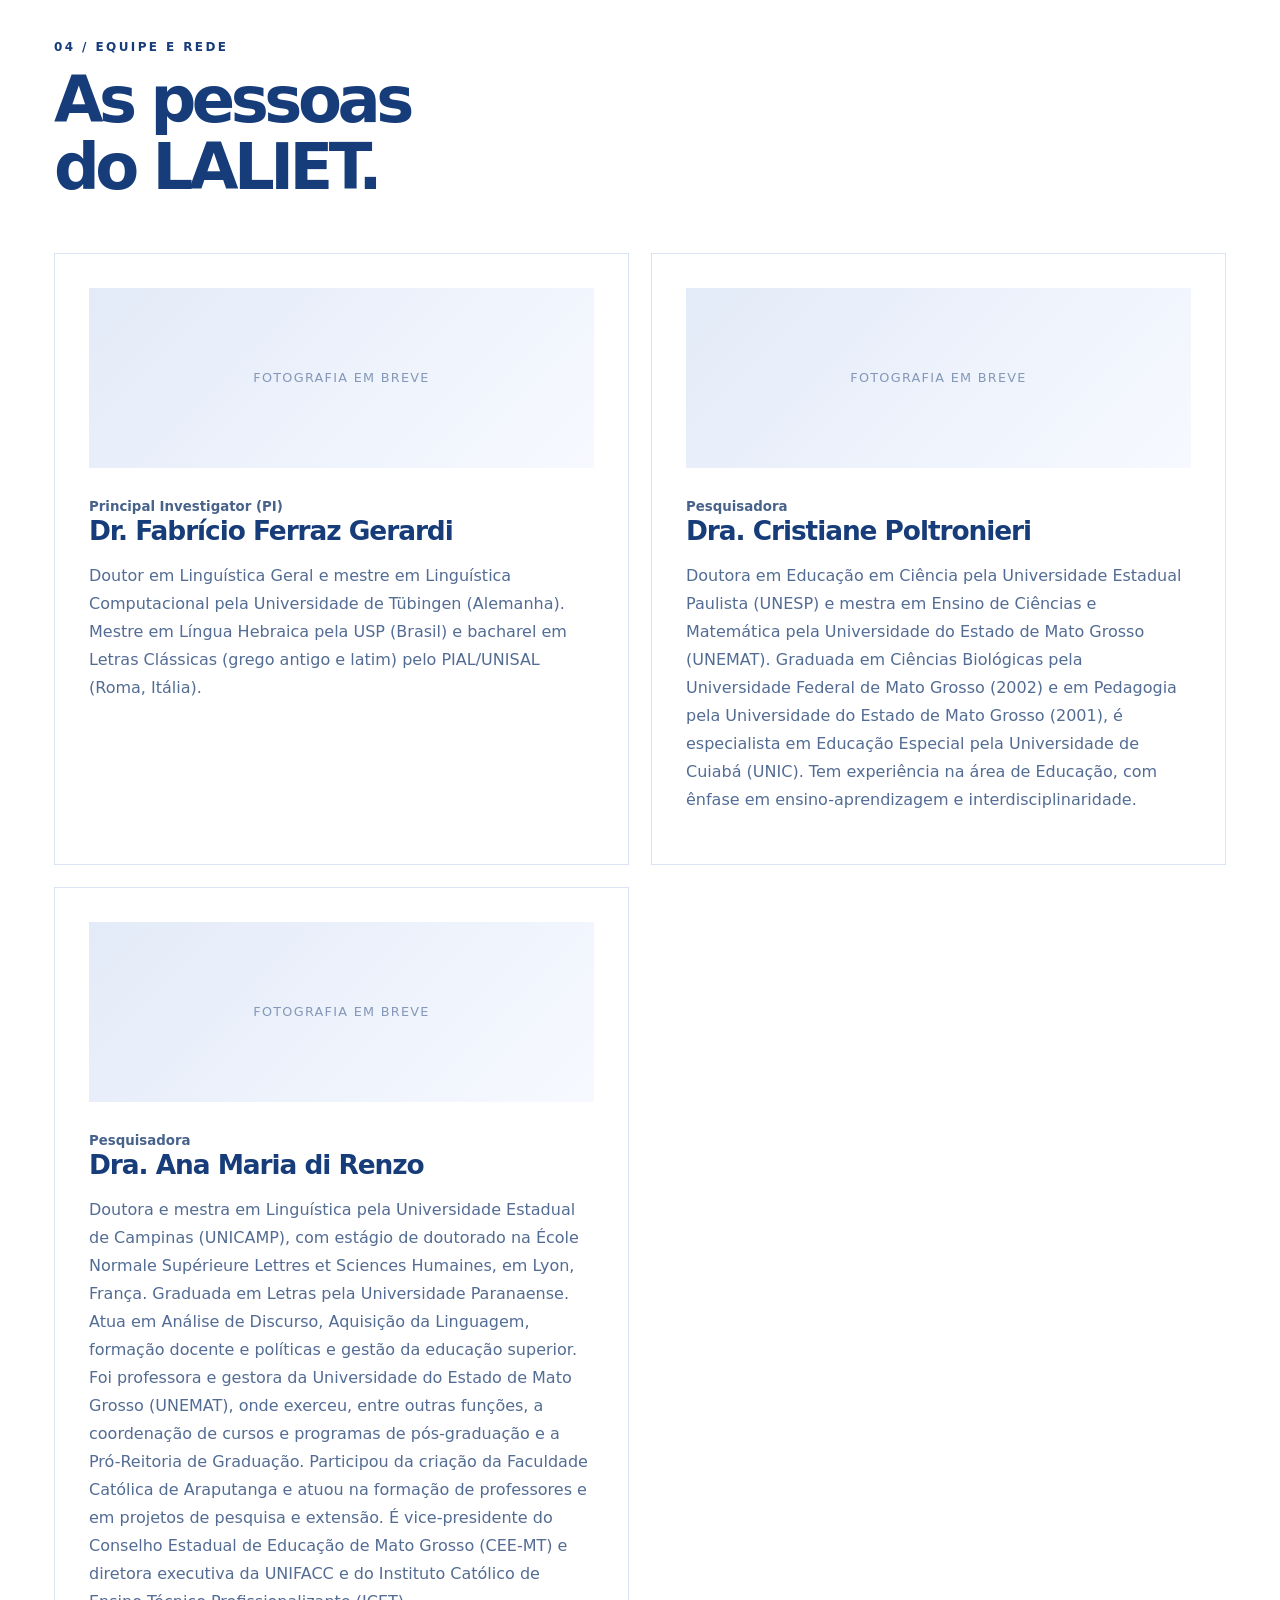
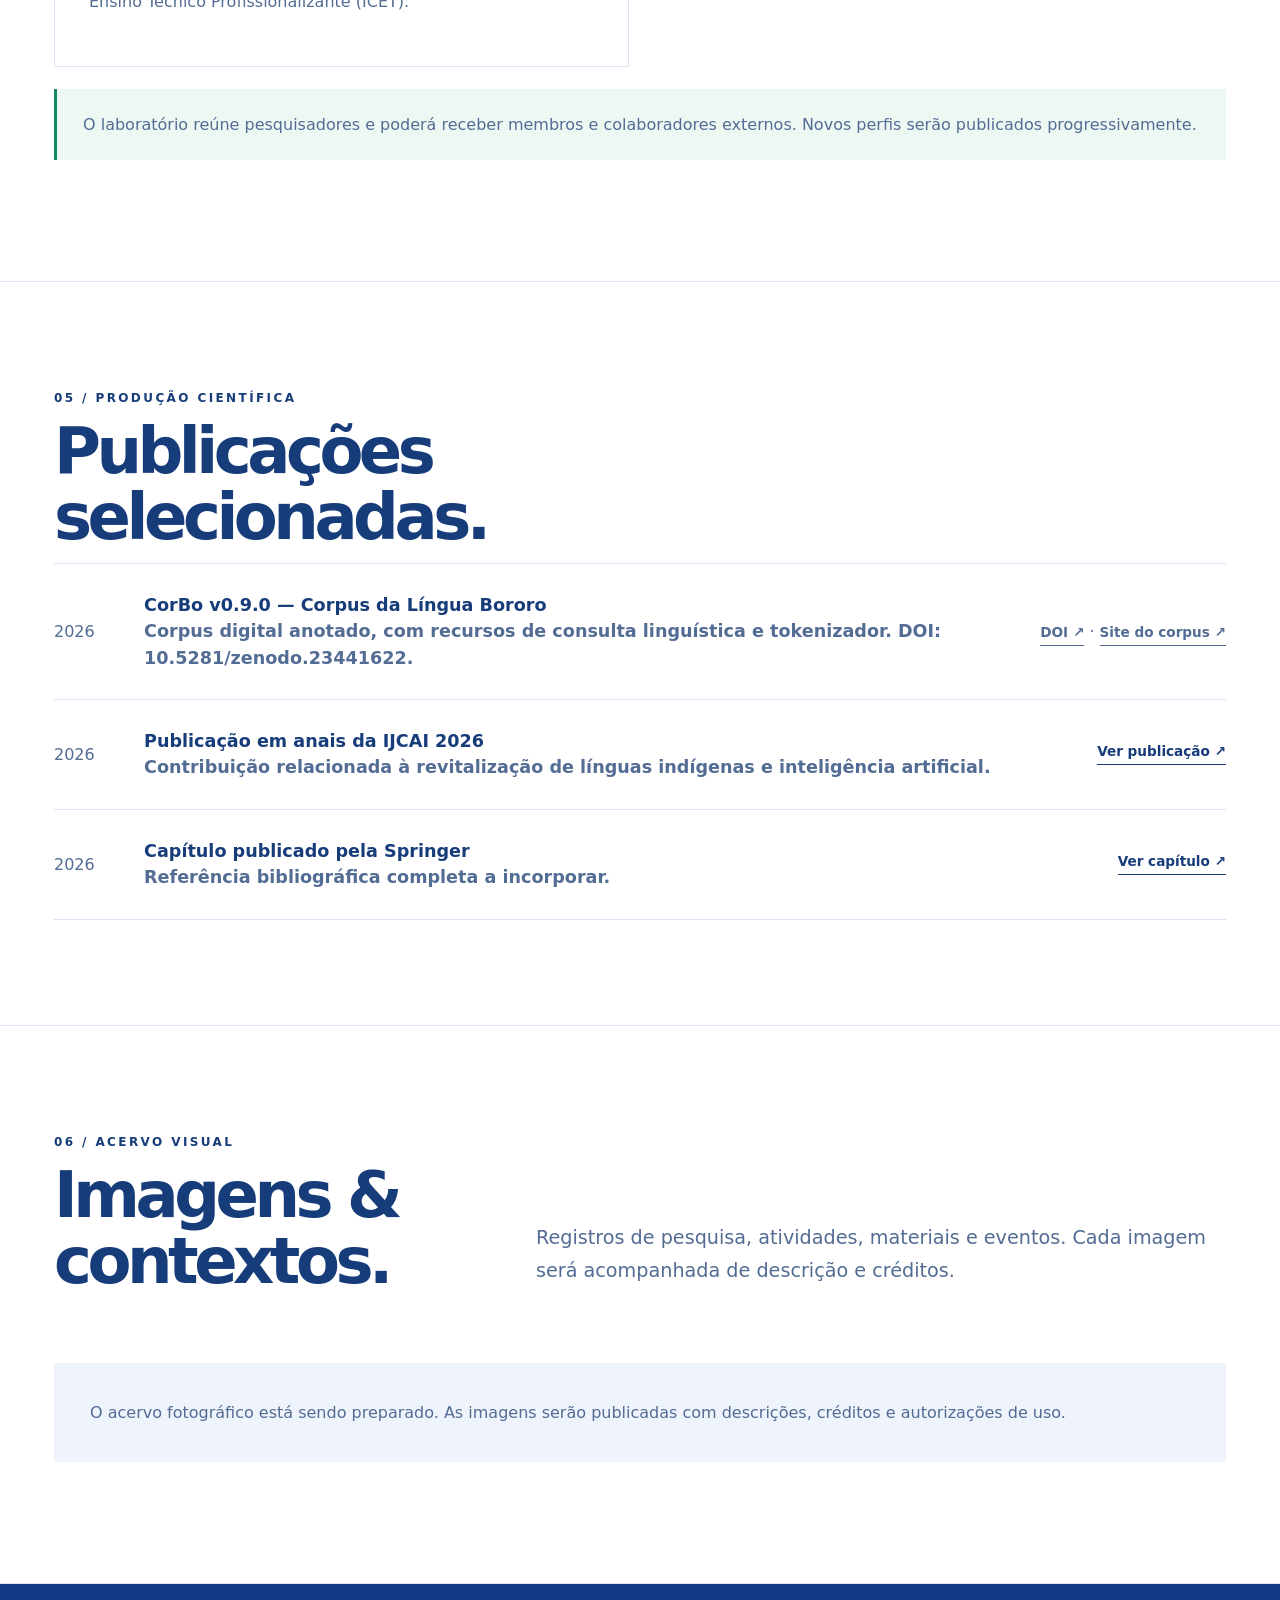
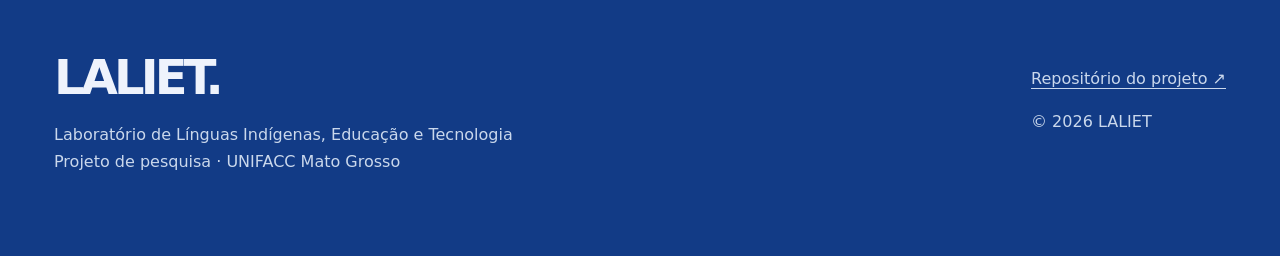
==== commit 4e332bcb: "Link CorBo publication to both DOI and corpus website" ====
--- a/index.html
+++ b/index.html
@@ -8,6 +8,6 @@
 <section class="section dark" id="pesquisa"><div class="wrap"><span class="eyebrow" style="color:#ff9018">02 / Linhas de atuação</span><h2>Conhecimento<br>em movimento.</h2><div class="research"><article><span class="tag" style="color:#ff9018">I</span><h3>Documentação linguística</h3><p>Organização, preservação e análise de dados linguísticos, com atenção à proveniência e ao contexto dos materiais.</p></article><article><span class="tag" style="color:#ff9018">II</span><h3>Educação e línguas indígenas</h3><p>Investigação e desenvolvimento de recursos que apoiem o ensino, a aprendizagem e a circulação do conhecimento.</p></article><article><span class="tag" style="color:#ff9018">III</span><h3>Tecnologia da linguagem</h3><p>Corpora digitais, ferramentas de busca, anotação linguística e aplicações computacionais para línguas indígenas.</p></article></div></div></section>
 <section class="section" id="projetos"><div class="wrap"><span class="eyebrow">03 / Projetos</span><div class="sectionhead"><h2>Projetos em<br>destaque.</h2><p class="intro">Iniciativas de pesquisa e infraestrutura digital vinculadas ao trabalho do laboratório.</p></div><div class="grid2"><a class="project" href="projetos/corbo.html"><div><span class="num">PROJETO 001 / BORORO</span><h3>CorBo</h3><p>Corpus Bororo. Recursos textuais, dados linguísticos e ferramentas para pesquisa e exploração de materiais em língua bororo.</p></div><span class="arrow" aria-hidden="true">↗</span></a><a class="project" href="projetos/xavcor.html"><div><span class="num">PROJETO 002 / XAVANTE</span><h3>XavCor</h3><p>Corpus Xavante. Organização e disponibilização de materiais textuais para documentação, pesquisa e futuras anotações linguísticas.</p></div><span class="arrow" aria-hidden="true">↗</span></a></div></div></section>
 <section class="section" id="pessoas"><div class="wrap"><span class="eyebrow">04 / Equipe e rede</span><div class="sectionhead"><h2>As pessoas<br>do LALIET.</h2></div><div id="people-list" class="people" aria-live="polite"><p class="intro">Carregando perfis da equipe…</p></div><p class="note" style="margin-top:22px">O laboratório reúne pesquisadores e poderá receber membros e colaboradores externos. Novos perfis serão publicados progressivamente.</p></div></section>
-<section class="section" id="publicacoes"><div class="wrap"><span class="eyebrow">05 / Produção científica</span><h2>Publicações<br>selecionadas.</h2><div class="pub"><span>2026</span><strong>CorBo v0.9.0 — Corpus da Língua Bororo<br><span>Corpus digital anotado, com recursos de consulta linguística e tokenizador. DOI: 10.5281/zenodo.23441622.</span></strong><a class="textlink" href="https://doi.org/10.5281/zenodo.23441622" target="_blank" rel="noopener noreferrer">Acessar no Zenodo ↗</a></div><div class="pub"><span>2026</span><strong>Publicação em anais da IJCAI 2026<br><span>Contribuição relacionada à revitalização de línguas indígenas e inteligência artificial.</span></strong><a class="textlink" href="https://www.ijcai.org/proceedings/2026/824" target="_blank" rel="noopener noreferrer">Ver publicação ↗</a></div><div class="pub"><span>2026</span><strong>Capítulo publicado pela Springer<br><span>Referência bibliográfica completa a incorporar.</span></strong><a class="textlink" href="https://link.springer.com/chapter/10.1007/978-3-032-39904-5_23#citeas" target="_blank" rel="noopener noreferrer">Ver capítulo ↗</a></div></div></section>
+<section class="section" id="publicacoes"><div class="wrap"><span class="eyebrow">05 / Produção científica</span><h2>Publicações<br>selecionadas.</h2><div class="pub"><span>2026</span><strong>CorBo v0.9.0 — Corpus da Língua Bororo<br><span>Corpus digital anotado, com recursos de consulta linguística e tokenizador. DOI: 10.5281/zenodo.23441622.</span></strong><span class="pub-links"><a class="textlink" href="https://doi.org/10.5281/zenodo.23441622" target="_blank" rel="noopener noreferrer">DOI ↗</a> · <a class="textlink" href="https://languagestructure.github.io/Bororo-Corpus/" target="_blank" rel="noopener noreferrer">Site do corpus ↗</a></span></div><div class="pub"><span>2026</span><strong>Publicação em anais da IJCAI 2026<br><span>Contribuição relacionada à revitalização de línguas indígenas e inteligência artificial.</span></strong><a class="textlink" href="https://www.ijcai.org/proceedings/2026/824" target="_blank" rel="noopener noreferrer">Ver publicação ↗</a></div><div class="pub"><span>2026</span><strong>Capítulo publicado pela Springer<br><span>Referência bibliográfica completa a incorporar.</span></strong><a class="textlink" href="https://link.springer.com/chapter/10.1007/978-3-032-39904-5_23#citeas" target="_blank" rel="noopener noreferrer">Ver capítulo ↗</a></div></div></section>
 <section class="section" id="imagens"><div class="wrap"><span class="eyebrow">06 / Acervo visual</span><div class="sectionhead"><h2>Imagens &amp;<br>contextos.</h2><p class="intro">Registros de pesquisa, atividades, materiais e eventos. Cada imagem será acompanhada de descrição e créditos.</p></div><div id="gallery-list" class="gallery" aria-live="polite"><p class="intro">O acervo fotográfico será disponibilizado em breve.</p></div></div></section></main>
 <footer class="foot"><div class="wrap footgrid"><div><div class="wordmark">LALIET.</div><p>Laboratório de Línguas Indígenas, Educação e Tecnologia<br>Projeto de pesquisa · UNIFACC Mato Grosso</p></div><div><p><a href="https://github.com/LanguageStructure/LALIET" target="_blank" rel="noopener noreferrer">Repositório do projeto ↗</a></p><p>© 2026 LALIET</p></div></div></footer></body></html>
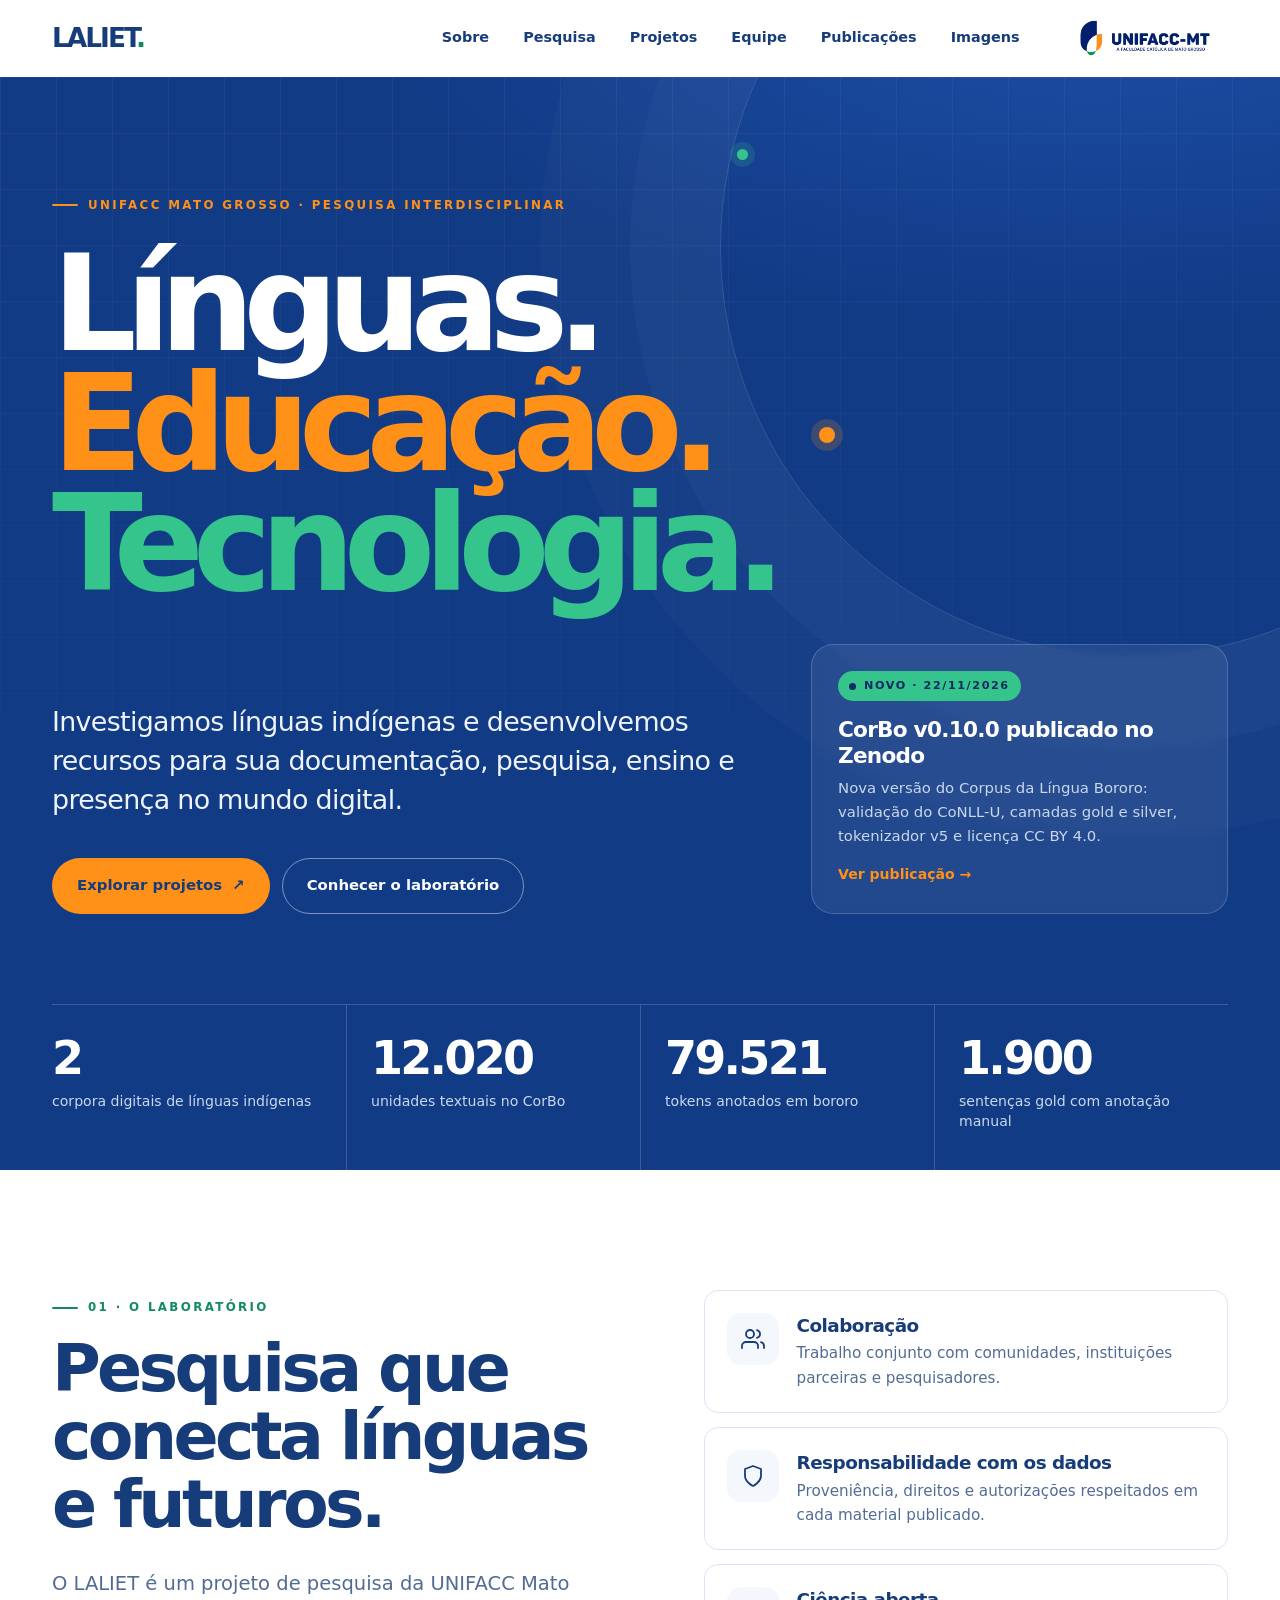
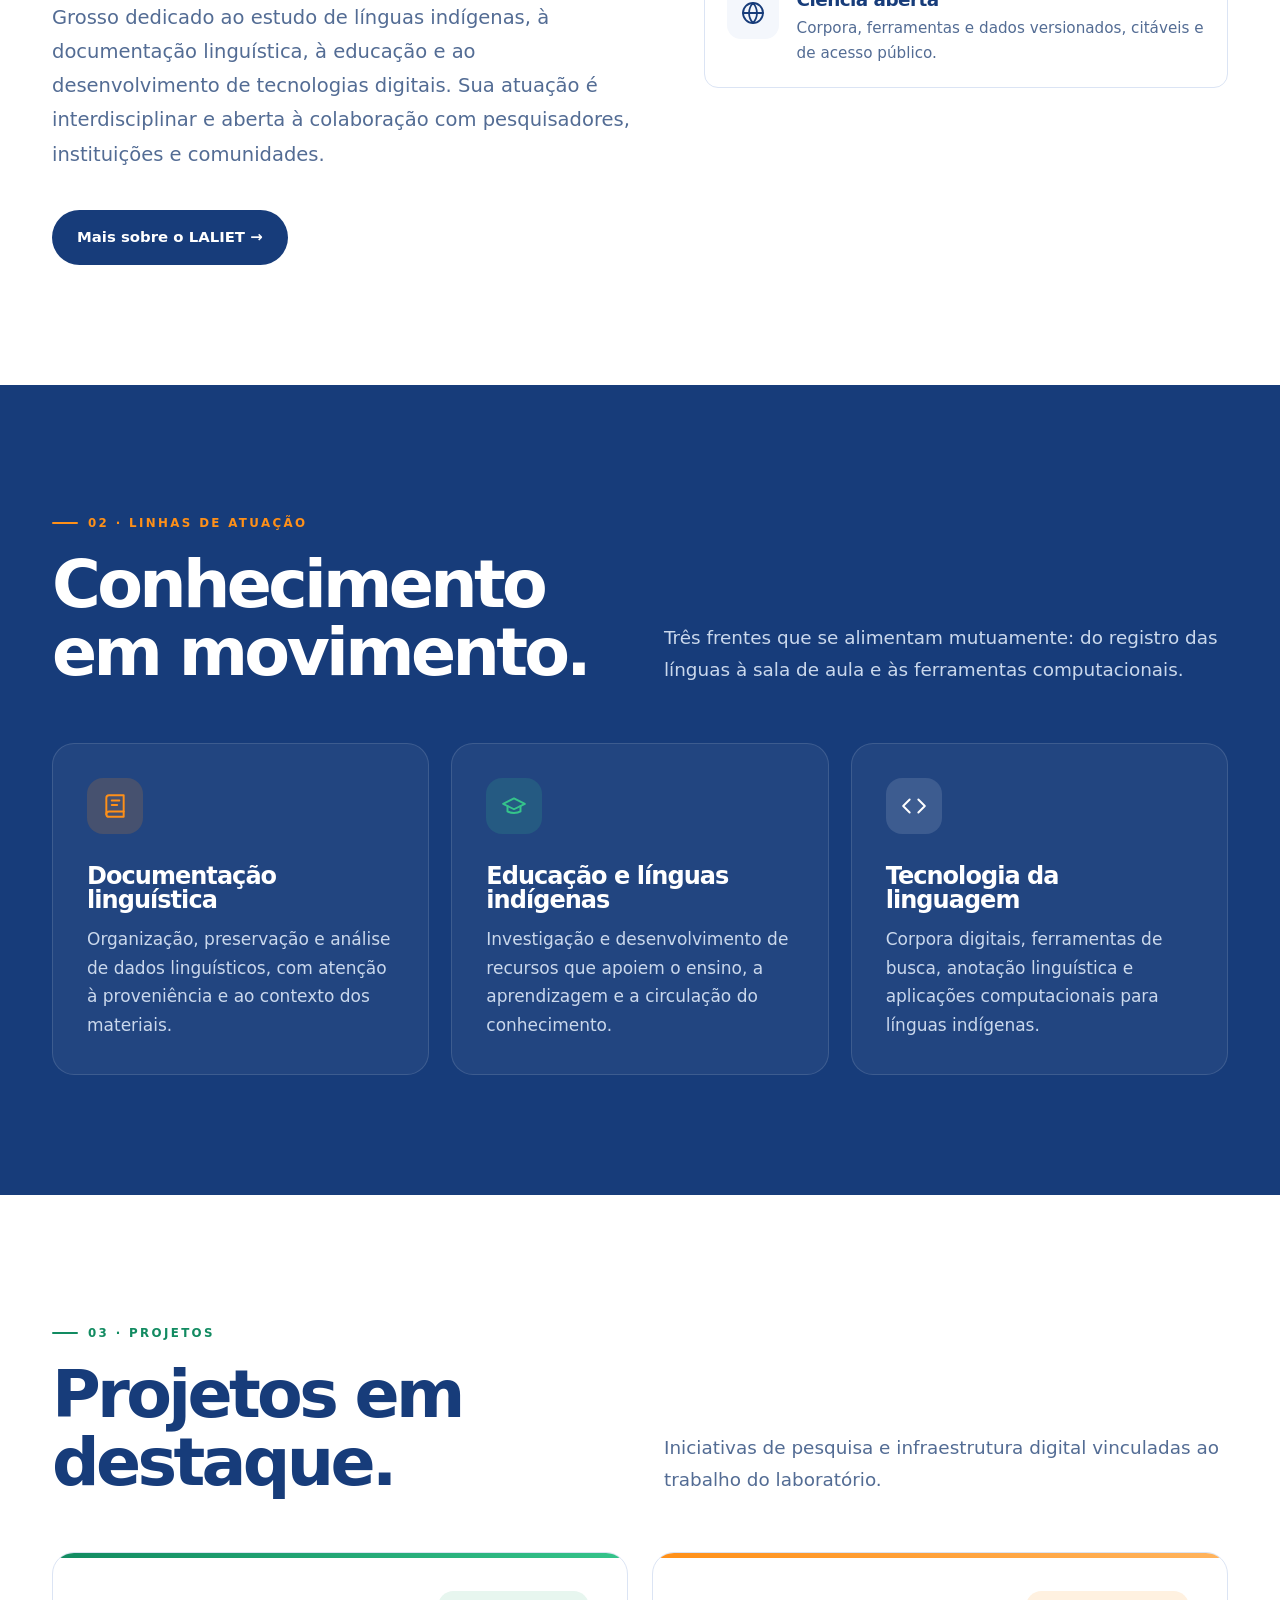
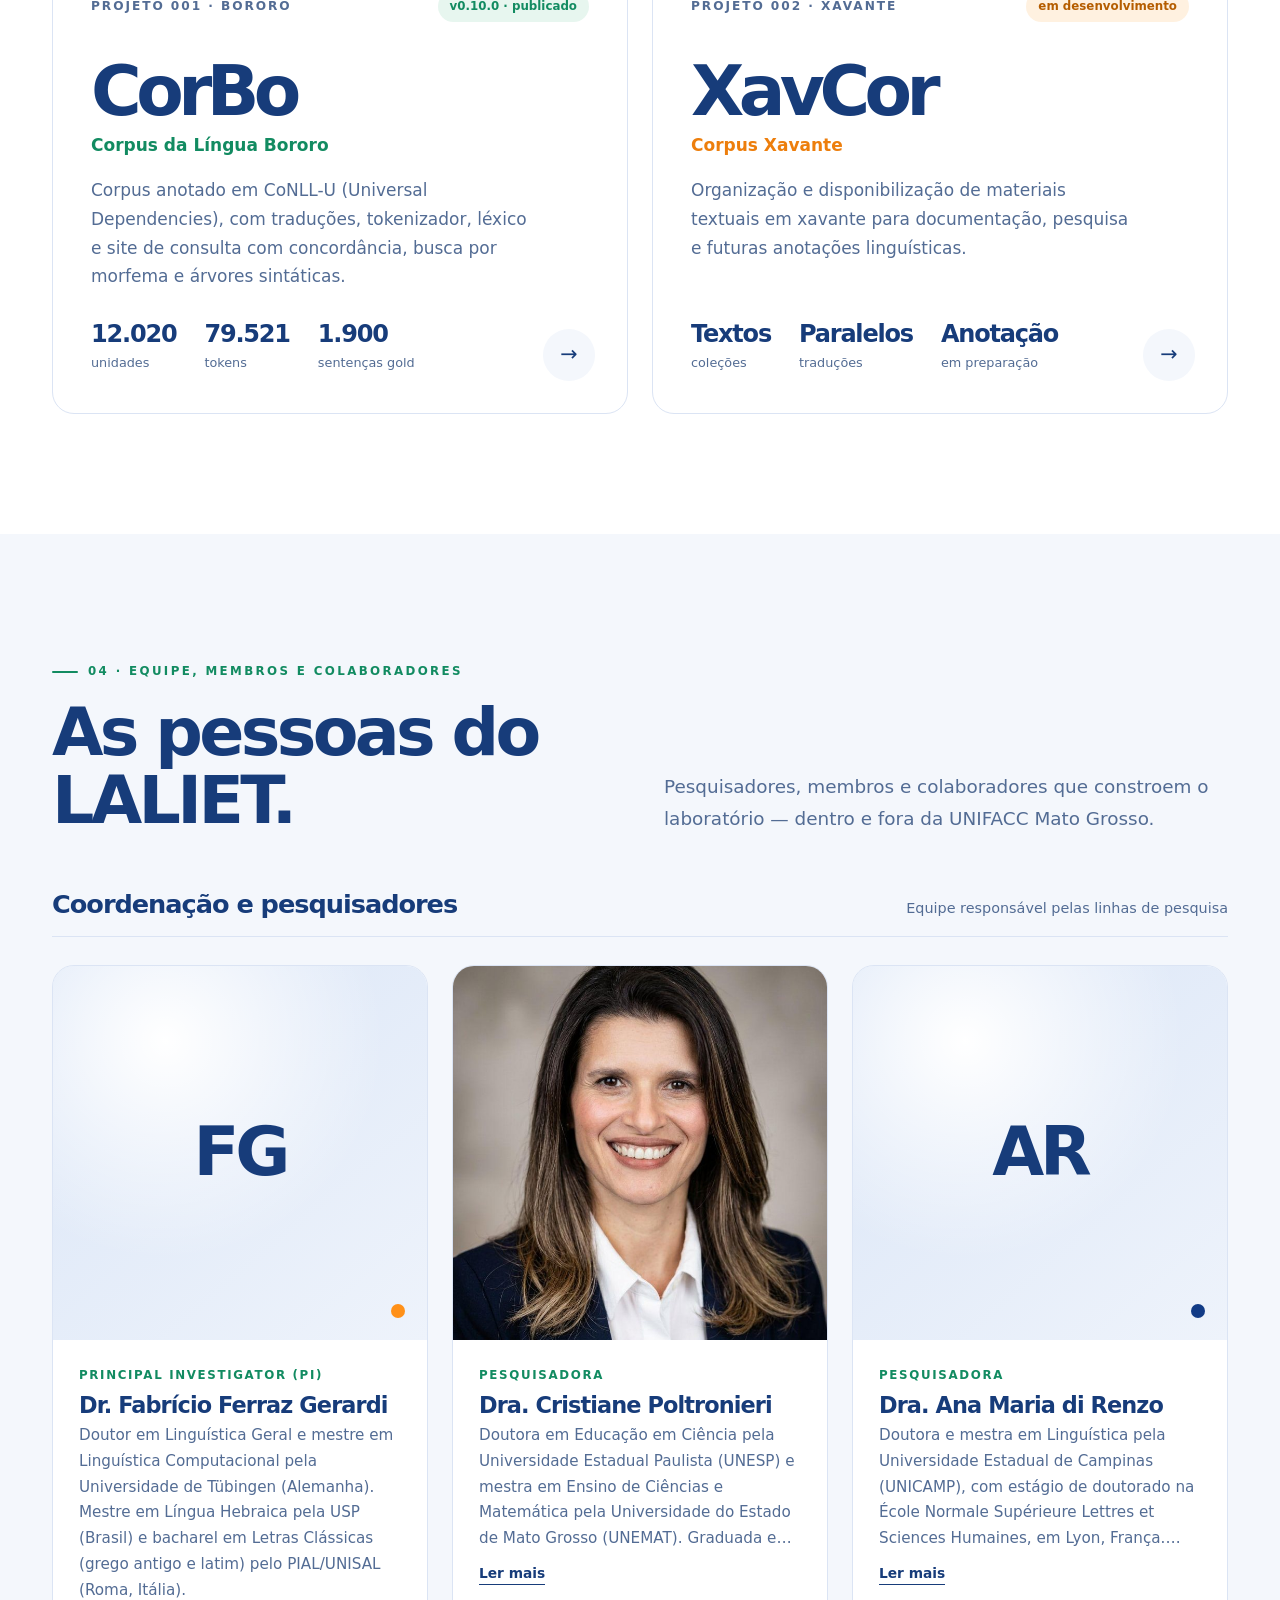
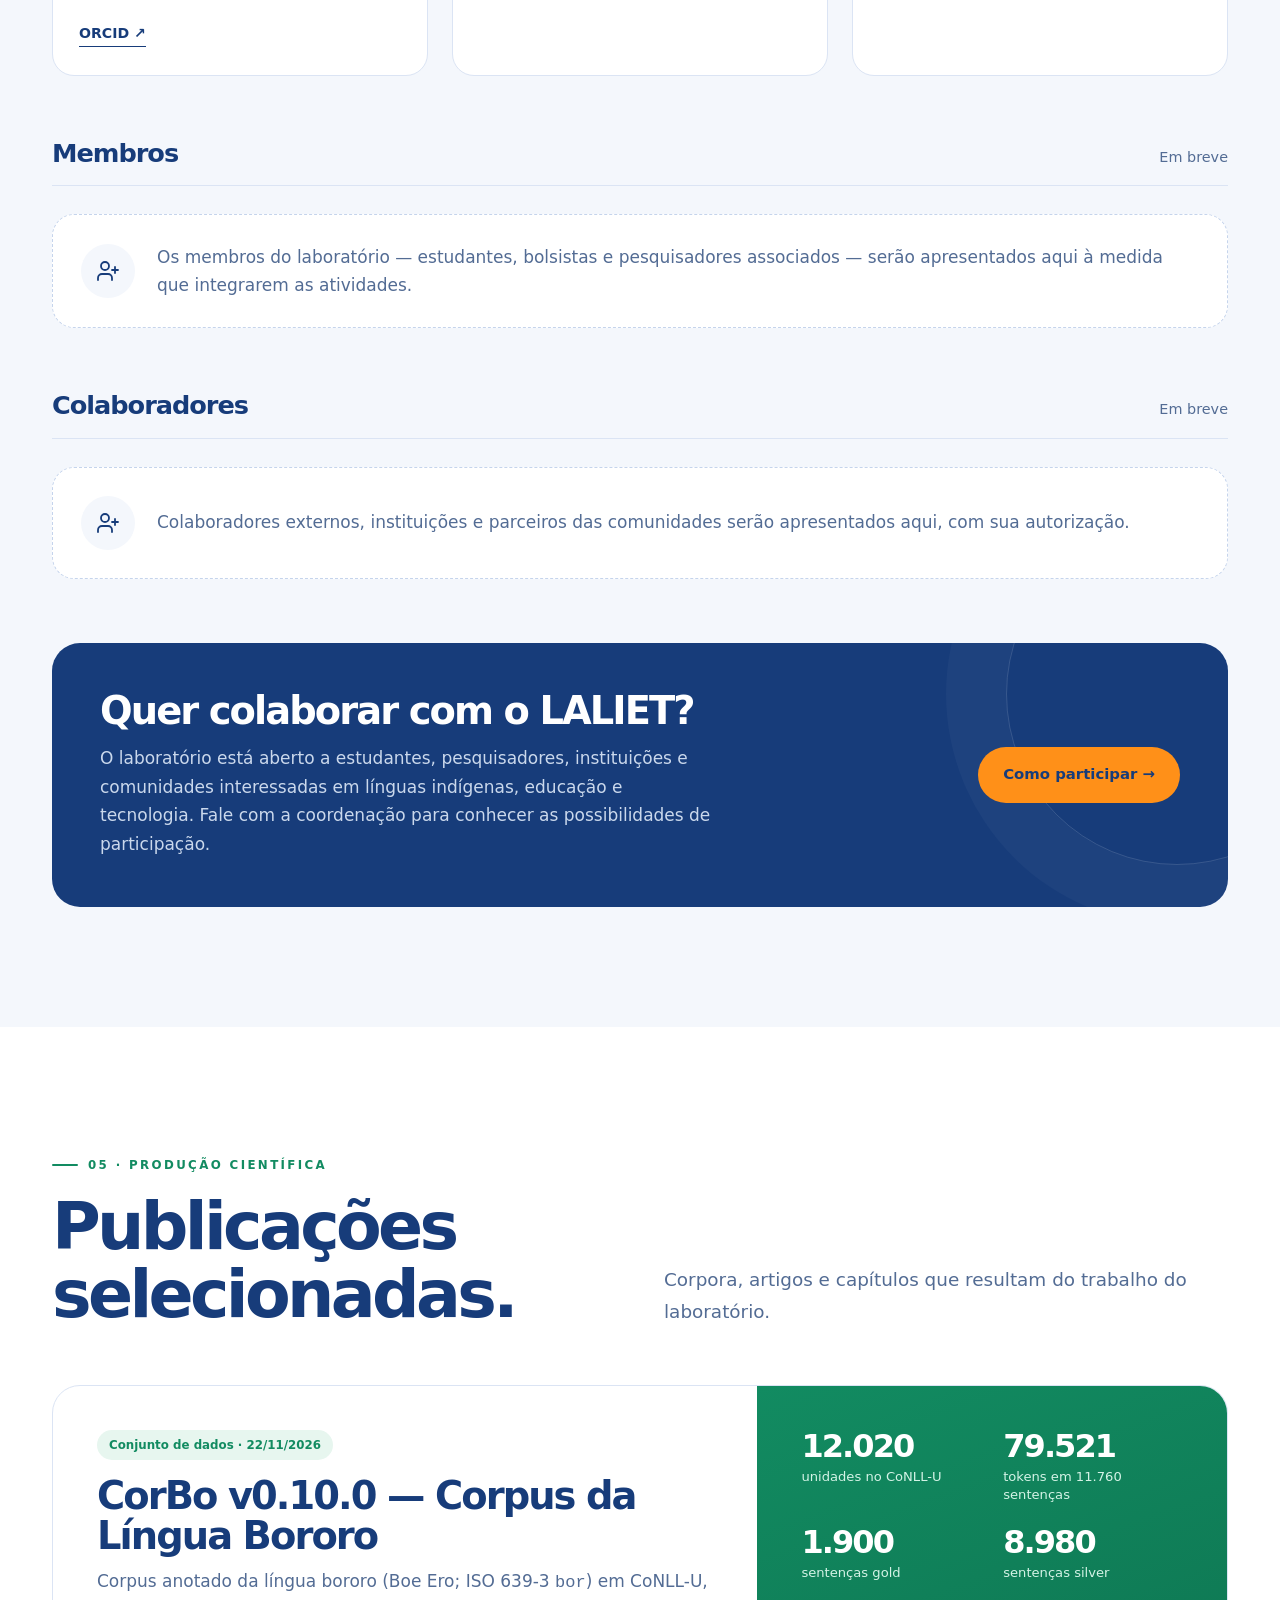
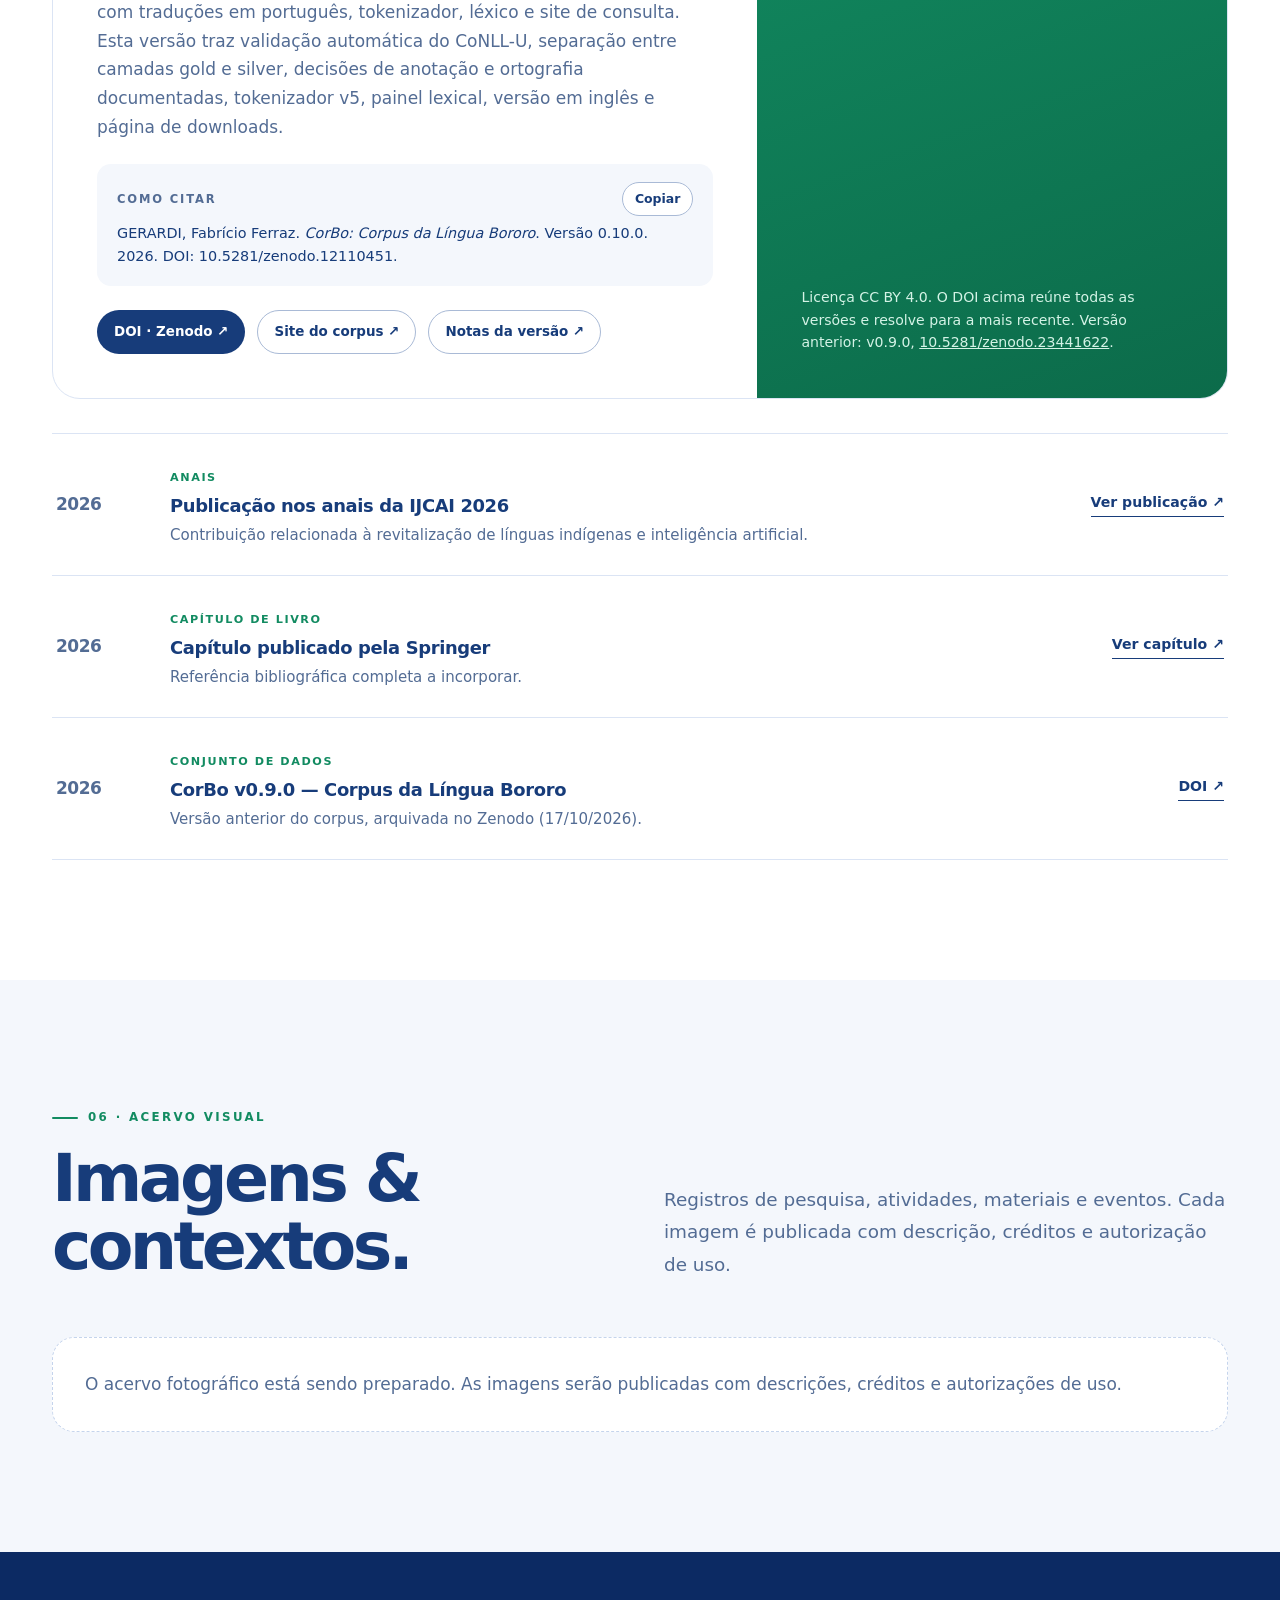
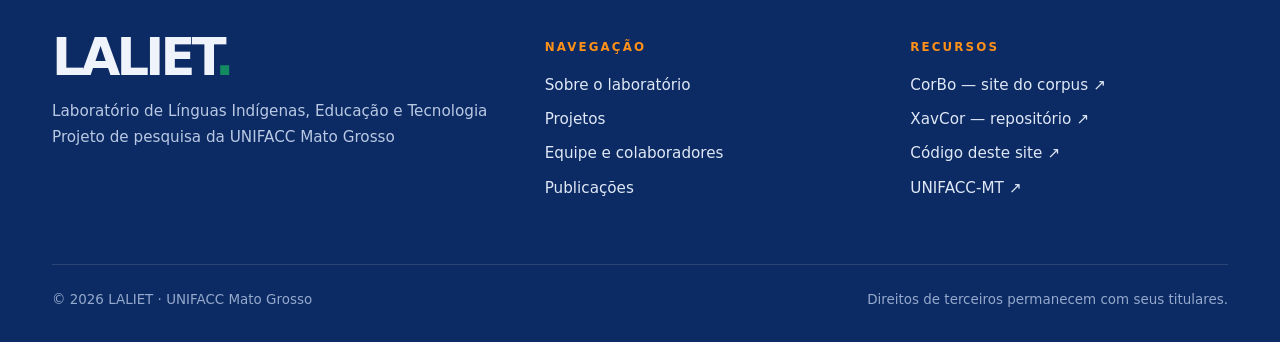
==== commit ceed4f59: "Redesenho do site, CorBo v0.10.0 e seção de membros e colaboradores - Novo visual mantendo a paleta " ====
--- a/index.html
+++ b/index.html
@@ -1,13 +1,223 @@
 <!doctype html>
-<html lang="pt-BR"><head><meta charset="utf-8"><meta name="viewport" content="width=device-width,initial-scale=1"><meta name="theme-color" content="#123b86"><meta name="description" content="LALIET — Laboratório de Línguas Indígenas, Educação e Tecnologia, projeto de pesquisa da UNIFACC Mato Grosso."><title>LALIET — Línguas, Educação e Tecnologia</title><style>
-:root{--ink:#173c7a;--muted:#536c94;--cream:#ffffff;--accent:#ff9018;--green:#128b61;--line:#dbe4f4}*{box-sizing:border-box}html{scroll-behavior:smooth}body{margin:0;background:var(--cream);color:var(--ink);font-family:Inter,ui-sans-serif,system-ui,-apple-system,"Segoe UI",sans-serif}a{color:inherit;text-decoration:none}a:focus-visible,button:focus-visible{outline:3px solid #ed7e0c;outline-offset:4px}.wrap{max-width:1240px;margin:auto;padding:0 34px}.nav{position:sticky;top:0;z-index:20;background:#fffffff0;backdrop-filter:blur(18px);border-bottom:1px solid var(--line)}.nav .wrap{display:flex;align-items:center;justify-content:space-between;min-height:76px;gap:24px}.unifacc-brand{display:flex;align-items:center;flex:0 0 auto;margin-left:auto}.unifacc-brand img{display:block;width:clamp(130px,15vw,200px);height:auto}.wordmark{font-weight:800;font-size:1.7rem;letter-spacing:-.08em}.navlinks{display:flex;gap:25px;align-items:center;font-size:.86rem;font-weight:600}.navlinks a:hover,.textlink:hover{opacity:.6}.pill{border:1px solid #91a6c8;padding:10px 16px;border-radius:30px}.hero{background:#123b86;color:#ffffff;position:relative;overflow:hidden}.hero:after{content:"";position:absolute;width:700px;height:700px;border:1px solid #ffffff20;border-radius:50%;right:-220px;top:-200px;box-shadow:0 0 0 90px #ffffff05,0 0 0 180px #ffffff04;pointer-events:none}.hero .wrap{padding-top:120px;padding-bottom:110px;position:relative;z-index:1}.eyebrow{font-size:.75rem;text-transform:uppercase;letter-spacing:.2em;font-weight:750}.hero .eyebrow{color:var(--accent)}h1{font-size:clamp(4.5rem,11vw,10.5rem);line-height:.9;letter-spacing:-.095em;margin:28px 0 32px;font-weight:780}.hero h1 .hero-linguas{color:#fff}.hero h1 .hero-educacao{color:#ff9018}.hero h1 .hero-tecnologia{color:#35c48b}.herogrid{display:grid;grid-template-columns:1.3fr .7fr;gap:70px;align-items:end}.lead{font-size:clamp(1.3rem,2.4vw,2.15rem);line-height:1.35;letter-spacing:-.04em;max-width:730px}.heroaside{border-left:1px solid #ffffff50;padding-left:25px;color:#e3eaff;line-height:1.8;font-size:.95rem}.actions{display:flex;gap:12px;margin-top:40px;flex-wrap:wrap}.btn{display:inline-block;padding:16px 23px;border-radius:100px;background:var(--accent);color:#173c7a;font-weight:750;font-size:.9rem}.btn.secondary{background:transparent;border:1px solid #91a6c8;color:white}.section{padding:105px 0;border-bottom:1px solid var(--line)}.sectionhead{display:flex;justify-content:space-between;align-items:end;gap:30px;margin-bottom:40px}.section h2{font-size:clamp(2.6rem,5vw,5rem);line-height:1.04;letter-spacing:-.07em;margin:12px 0}.intro{max-width:690px;font-size:1.2rem;line-height:1.7;color:var(--muted)}.grid2{display:grid;grid-template-columns:repeat(2,minmax(0,1fr));gap:20px}.project{background:white;min-height:410px;padding:36px;border:1px solid var(--line);display:flex;flex-direction:column;justify-content:space-between;transition:transform .2s,box-shadow .2s}.project{border-top:4px solid var(--green)}.project:hover{transform:translateY(-5px);box-shadow:0 20px 50px #17478f15}.project .num{font-size:.8rem;color:#536c94;letter-spacing:.15em}.project h3{font-size:clamp(2.6rem,5vw,4.7rem);letter-spacing:-.075em;line-height:1;margin:25px 0 12px}.project p{color:var(--muted);line-height:1.7;max-width:390px}.arrow{font-size:2rem}.dark{background:#173c7a;color:#ffffff}.dark .intro,.dark .subtle{color:#cad8ec}.research{display:grid;grid-template-columns:repeat(3,1fr);gap:35px;margin-top:55px}.research article{border-top:3px solid #25b681;padding-top:25px}.research h3{font-size:1.5rem;letter-spacing:-.04em}.research p{line-height:1.7;color:#cad8ec}.people{display:grid;grid-template-columns:repeat(2,1fr);gap:22px}.person{background:#fff;padding:34px;border:1px solid var(--line)}.avatar{height:180px;background:linear-gradient(135deg,#e3ebf8,#f7f9ff);display:flex;align-items:center;justify-content:center;color:#8498b9;font-size:.8rem;letter-spacing:.1em;text-transform:uppercase;margin-bottom:28px}.person h3{font-size:1.65rem;letter-spacing:-.04em;margin:0 0 8px}.person small{font-weight:750;color:#47628b}.person p{color:var(--muted);line-height:1.75}.textlink{font-size:.85rem;font-weight:750;border-bottom:1px solid;padding-bottom:5px}.pub{display:grid;grid-template-columns:70px 1fr auto;gap:20px;align-items:center;border-top:1px solid var(--line);padding:28px 0}.pub:last-child{border-bottom:1px solid var(--line)}.pub strong{font-size:1.1rem;line-height:1.5}.pub span{color:var(--muted)}.gallery{display:grid;grid-template-columns:repeat(3,1fr);gap:20px}.gallery figure{margin:0;background:#fff;border:1px solid var(--line)}.placeholder{aspect-ratio:4/3;background:linear-gradient(135deg,#e3ebf8,#f1f5fc);display:grid;place-items:center;color:#536c94;font-size:.85rem}.gallery figcaption{padding:20px;line-height:1.6;font-size:.9rem;color:var(--muted)}.foot{background:#123b86;color:#eef3fc;padding:65px 0}.footgrid{display:flex;justify-content:space-between;gap:30px}.foot .wordmark{font-size:3rem}.foot p{color:#cad8ec;line-height:1.7}.foot a{text-decoration:underline;text-underline-offset:4px}.tag{display:inline-block;font-size:.78rem;font-weight:700;text-transform:uppercase;letter-spacing:.1em;color:#536c94}.note{background:#eef8f3;padding:22px 26px;border-left:3px solid var(--green);line-height:1.7;color:#536c94}@media(max-width:800px){.navlinks{gap:12px;overflow-x:auto;white-space:nowrap}.unifacc-brand{margin-left:0}.nav .wrap{flex-wrap:wrap;padding-top:12px;padding-bottom:12px}.hero .wrap{padding-top:85px;padding-bottom:90px}.herogrid,.grid2,.people,.research,.gallery{grid-template-columns:1fr}.heroaside{margin-top:15px}.section{padding:70px 0}.pub{grid-template-columns:1fr;gap:8px}.footgrid{display:block}.wrap{padding:0 22px}}@media(prefers-reduced-motion:reduce){html{scroll-behavior:auto}.project{transition:none}}
-</style><link rel="stylesheet" href="assets/gallery.css"><script src="assets/gallery.js" defer></script><script src="assets/people.js" defer></script></head><body>
-<header class="nav"><div class="wrap"><a class="wordmark" href="#inicio" aria-label="LALIET início">LALIET<span style="color:#128b61">.</span></a><nav class="navlinks" aria-label="Navegação principal"><a href="sobre.html">Sobre</a><a href="#pesquisa">Pesquisa</a><a href="#projetos">Projetos</a><a href="#pessoas">Pessoas</a><a href="#publicacoes">Publicações</a><a href="#imagens">Imagens</a></nav><a class="unifacc-brand" href="https://unifacc.com.br/" aria-label="UNIFACC-MT — site institucional"><img src="assets/unifacc-logo.png" alt="UNIFACC-MT — A Faculdade Católica de Mato Grosso" onerror="this.parentElement.style.display='none'"></a></div></header>
-<main><section class="hero" id="inicio"><div class="wrap"><div class="eyebrow">UNIFACC Mato Grosso · Pesquisa interdisciplinar</div><h1><span class="hero-linguas">Línguas.</span><br><span class="hero-educacao">Educação.</span><br><span class="hero-tecnologia">Tecnologia.</span></h1><div class="herogrid"><div><p class="lead">Investigamos línguas indígenas e desenvolvemos recursos para sua documentação, pesquisa e presença no mundo digital.</p><div class="actions"><a class="btn" href="#projetos">Explorar projetos ↗</a><a class="btn secondary" href="sobre.html">Conhecer o laboratório</a></div></div><div class="heroaside">LALIET<br>Laboratório de Línguas Indígenas, Educação e Tecnologia<br><br>Um projeto de pesquisa da UNIFACC Mato Grosso.</div></div></div></section>
-<section class="section" id="sobre"><div class="wrap"><span class="eyebrow">01 / O laboratório</span><div class="sectionhead"><h2>Pesquisa que conecta<br>línguas e futuros.</h2></div><p class="intro">O LALIET é um projeto de pesquisa da UNIFACC Mato Grosso dedicado ao estudo de línguas indígenas, à documentação linguística, à educação e ao desenvolvimento de tecnologias digitais. Sua atuação é interdisciplinar e aberta à colaboração com pesquisadores, instituições e comunidades.</p></div></section>
-<section class="section dark" id="pesquisa"><div class="wrap"><span class="eyebrow" style="color:#ff9018">02 / Linhas de atuação</span><h2>Conhecimento<br>em movimento.</h2><div class="research"><article><span class="tag" style="color:#ff9018">I</span><h3>Documentação linguística</h3><p>Organização, preservação e análise de dados linguísticos, com atenção à proveniência e ao contexto dos materiais.</p></article><article><span class="tag" style="color:#ff9018">II</span><h3>Educação e línguas indígenas</h3><p>Investigação e desenvolvimento de recursos que apoiem o ensino, a aprendizagem e a circulação do conhecimento.</p></article><article><span class="tag" style="color:#ff9018">III</span><h3>Tecnologia da linguagem</h3><p>Corpora digitais, ferramentas de busca, anotação linguística e aplicações computacionais para línguas indígenas.</p></article></div></div></section>
-<section class="section" id="projetos"><div class="wrap"><span class="eyebrow">03 / Projetos</span><div class="sectionhead"><h2>Projetos em<br>destaque.</h2><p class="intro">Iniciativas de pesquisa e infraestrutura digital vinculadas ao trabalho do laboratório.</p></div><div class="grid2"><a class="project" href="projetos/corbo.html"><div><span class="num">PROJETO 001 / BORORO</span><h3>CorBo</h3><p>Corpus Bororo. Recursos textuais, dados linguísticos e ferramentas para pesquisa e exploração de materiais em língua bororo.</p></div><span class="arrow" aria-hidden="true">↗</span></a><a class="project" href="projetos/xavcor.html"><div><span class="num">PROJETO 002 / XAVANTE</span><h3>XavCor</h3><p>Corpus Xavante. Organização e disponibilização de materiais textuais para documentação, pesquisa e futuras anotações linguísticas.</p></div><span class="arrow" aria-hidden="true">↗</span></a></div></div></section>
-<section class="section" id="pessoas"><div class="wrap"><span class="eyebrow">04 / Equipe e rede</span><div class="sectionhead"><h2>As pessoas<br>do LALIET.</h2></div><div id="people-list" class="people" aria-live="polite"><p class="intro">Carregando perfis da equipe…</p></div><p class="note" style="margin-top:22px">O laboratório reúne pesquisadores e poderá receber membros e colaboradores externos. Novos perfis serão publicados progressivamente.</p></div></section>
-<section class="section" id="publicacoes"><div class="wrap"><span class="eyebrow">05 / Produção científica</span><h2>Publicações<br>selecionadas.</h2><div class="pub"><span>2026</span><strong>CorBo v0.9.0 — Corpus da Língua Bororo<br><span>Corpus digital anotado, com recursos de consulta linguística e tokenizador. DOI: 10.5281/zenodo.23441622.</span></strong><span class="pub-links"><a class="textlink" href="https://doi.org/10.5281/zenodo.23441622" target="_blank" rel="noopener noreferrer">DOI ↗</a> · <a class="textlink" href="https://languagestructure.github.io/Bororo-Corpus/" target="_blank" rel="noopener noreferrer">Site do corpus ↗</a></span></div><div class="pub"><span>2026</span><strong>Publicação em anais da IJCAI 2026<br><span>Contribuição relacionada à revitalização de línguas indígenas e inteligência artificial.</span></strong><a class="textlink" href="https://www.ijcai.org/proceedings/2026/824" target="_blank" rel="noopener noreferrer">Ver publicação ↗</a></div><div class="pub"><span>2026</span><strong>Capítulo publicado pela Springer<br><span>Referência bibliográfica completa a incorporar.</span></strong><a class="textlink" href="https://link.springer.com/chapter/10.1007/978-3-032-39904-5_23#citeas" target="_blank" rel="noopener noreferrer">Ver capítulo ↗</a></div></div></section>
-<section class="section" id="imagens"><div class="wrap"><span class="eyebrow">06 / Acervo visual</span><div class="sectionhead"><h2>Imagens &amp;<br>contextos.</h2><p class="intro">Registros de pesquisa, atividades, materiais e eventos. Cada imagem será acompanhada de descrição e créditos.</p></div><div id="gallery-list" class="gallery" aria-live="polite"><p class="intro">O acervo fotográfico será disponibilizado em breve.</p></div></div></section></main>
-<footer class="foot"><div class="wrap footgrid"><div><div class="wordmark">LALIET.</div><p>Laboratório de Línguas Indígenas, Educação e Tecnologia<br>Projeto de pesquisa · UNIFACC Mato Grosso</p></div><div><p><a href="https://github.com/LanguageStructure/LALIET" target="_blank" rel="noopener noreferrer">Repositório do projeto ↗</a></p><p>© 2026 LALIET</p></div></div></footer></body></html>+<html lang="pt-BR" class="no-js">
+<head>
+<meta charset="utf-8">
+<meta name="viewport" content="width=device-width,initial-scale=1">
+<meta name="theme-color" content="#123b86">
+<title>LALIET — Laboratório de Línguas Indígenas, Educação e Tecnologia</title>
+<meta name="description" content="LALIET — Laboratório de Línguas Indígenas, Educação e Tecnologia, projeto de pesquisa da UNIFACC Mato Grosso. Corpora digitais, documentação linguística e recursos educacionais.">
+<meta property="og:title" content="LALIET — Línguas. Educação. Tecnologia.">
+<meta property="og:description" content="Projeto de pesquisa da UNIFACC Mato Grosso dedicado a línguas indígenas, documentação linguística, educação e tecnologia.">
+<meta property="og:type" content="website">
+<meta property="og:url" content="https://languagestructure.github.io/LALIET/">
+<link rel="icon" href="data:image/svg+xml,%3Csvg xmlns='http://www.w3.org/2000/svg' viewBox='0 0 64 64'%3E%3Crect width='64' height='64' rx='16' fill='%23123b86'/%3E%3Ctext x='13' y='46' font-family='Arial' font-weight='900' font-size='38' fill='%23fff'%3EL%3C/text%3E%3Ccircle cx='46' cy='42' r='6' fill='%2335c48b'/%3E%3C/svg%3E">
+<link rel="stylesheet" href="assets/site.css">
+<script src="assets/site.js" defer></script>
+<script src="assets/people.js" defer></script>
+<script src="assets/gallery.js" defer></script>
+</head>
+<body>
+<a class="skip" href="#conteudo">Ir para o conteúdo</a>
+
+<header class="nav">
+  <div class="wrap">
+    <a class="wordmark" href="#inicio" aria-label="LALIET — início">LALIET<i>.</i></a>
+    <nav class="navlinks" id="navlinks" aria-label="Navegação principal">
+      <a href="sobre.html">Sobre</a>
+      <a href="#pesquisa">Pesquisa</a>
+      <a href="#projetos">Projetos</a>
+      <a href="#equipe">Equipe</a>
+      <a href="#publicacoes">Publicações</a>
+      <a href="#imagens">Imagens</a>
+    </nav>
+    <button class="menu-btn" type="button" aria-controls="navlinks" aria-expanded="false">Menu</button>
+    <a class="unifacc-brand" href="https://unifacc.com.br/" aria-label="UNIFACC-MT — site institucional"><img src="assets/unifacc-logo.png" alt="UNIFACC-MT — A Faculdade Católica de Mato Grosso" width="600" height="181" onerror="this.parentElement.style.display='none'"></a>
+  </div>
+</header>
+
+<main id="conteudo">
+<!-- ============ HERO ============ -->
+<section class="hero" id="inicio">
+  <div class="orbit" aria-hidden="true"></div>
+  <div class="wrap">
+    <span class="eyebrow">UNIFACC Mato Grosso · Pesquisa interdisciplinar</span>
+    <h1><span class="l1">Línguas.</span><span class="l2">Educação.</span><span class="l3">Tecnologia.</span></h1>
+    <div class="herogrid">
+      <div>
+        <p class="lead">Investigamos línguas indígenas e desenvolvemos recursos para sua documentação, pesquisa, ensino e presença no mundo digital.</p>
+        <div class="actions">
+          <a class="btn" href="#projetos">Explorar projetos <span aria-hidden="true">↗</span></a>
+          <a class="btn ghost" href="sobre.html">Conhecer o laboratório</a>
+        </div>
+      </div>
+      <a class="news" href="#publicacoes">
+        <span class="badge">Novo · 22/11/2026</span>
+        <strong>CorBo v0.10.0 publicado no Zenodo</strong>
+        <p>Nova versão do Corpus da Língua Bororo: validação do CoNLL-U, camadas gold e silver, tokenizador v5 e licença CC BY 4.0.</p>
+        <span class="go">Ver publicação →</span>
+      </a>
+    </div>
+    <div class="stats" aria-label="O laboratório em números">
+      <div><b>2</b><span>corpora digitais de línguas indígenas</span></div>
+      <div><b>12.020</b><span>unidades textuais no CorBo</span></div>
+      <div><b>79.521</b><span>tokens anotados em bororo</span></div>
+      <div><b>1.900</b><span>sentenças gold com anotação manual</span></div>
+    </div>
+  </div>
+</section>
+
+<!-- ============ SOBRE ============ -->
+<section class="section" id="sobre">
+  <div class="wrap about">
+    <div class="reveal">
+      <span class="eyebrow">01 · O laboratório</span>
+      <h2>Pesquisa que conecta línguas e futuros.</h2>
+      <p class="intro" style="margin-top:28px">O LALIET é um projeto de pesquisa da UNIFACC Mato Grosso dedicado ao estudo de línguas indígenas, à documentação linguística, à educação e ao desenvolvimento de tecnologias digitais. Sua atuação é interdisciplinar e aberta à colaboração com pesquisadores, instituições e comunidades.</p>
+      <div class="actions"><a class="btn navy" href="sobre.html">Mais sobre o LALIET →</a></div>
+    </div>
+    <div class="principles reveal">
+      <div class="principle"><span class="ic"><svg width="24" height="24" viewBox="0 0 24 24" fill="none" stroke="currentColor" stroke-width="1.8" stroke-linecap="round" stroke-linejoin="round" aria-hidden="true"><path d="M17 21v-2a4 4 0 0 0-4-4H5a4 4 0 0 0-4 4v2"/><circle cx="9" cy="7" r="4"/><path d="M23 21v-2a4 4 0 0 0-3-3.87M16 3.13a4 4 0 0 1 0 7.75"/></svg></span><div><h3>Colaboração</h3><p>Trabalho conjunto com comunidades, instituições parceiras e pesquisadores.</p></div></div>
+      <div class="principle"><span class="ic"><svg width="24" height="24" viewBox="0 0 24 24" fill="none" stroke="currentColor" stroke-width="1.8" stroke-linecap="round" stroke-linejoin="round" aria-hidden="true"><path d="M12 22s8-4 8-10V5l-8-3-8 3v7c0 6 8 10 8 10z"/></svg></span><div><h3>Responsabilidade com os dados</h3><p>Proveniência, direitos e autorizações respeitados em cada material publicado.</p></div></div>
+      <div class="principle"><span class="ic"><svg width="24" height="24" viewBox="0 0 24 24" fill="none" stroke="currentColor" stroke-width="1.8" stroke-linecap="round" stroke-linejoin="round" aria-hidden="true"><circle cx="12" cy="12" r="10"/><path d="M2 12h20M12 2a15.3 15.3 0 0 1 4 10 15.3 15.3 0 0 1-4 10 15.3 15.3 0 0 1-4-10 15.3 15.3 0 0 1 4-10z"/></svg></span><div><h3>Ciência aberta</h3><p>Corpora, ferramentas e dados versionados, citáveis e de acesso público.</p></div></div>
+    </div>
+  </div>
+</section>
+
+<!-- ============ PESQUISA ============ -->
+<section class="section dark" id="pesquisa">
+  <div class="wrap">
+    <div class="sectionhead reveal">
+      <div><span class="eyebrow">02 · Linhas de atuação</span><h2>Conhecimento em movimento.</h2></div>
+      <p class="intro">Três frentes que se alimentam mutuamente: do registro das línguas à sala de aula e às ferramentas computacionais.</p>
+    </div>
+    <div class="research">
+      <article class="reveal"><span class="ic"><svg width="26" height="26" viewBox="0 0 24 24" fill="none" stroke="currentColor" stroke-width="1.8" stroke-linecap="round" stroke-linejoin="round" aria-hidden="true"><path d="M4 19.5A2.5 2.5 0 0 1 6.5 17H20"/><path d="M6.5 2H20v20H6.5A2.5 2.5 0 0 1 4 19.5v-15A2.5 2.5 0 0 1 6.5 2z"/><path d="M9 7h7M9 11h5"/></svg></span><h3>Documentação linguística</h3><p>Organização, preservação e análise de dados linguísticos, com atenção à proveniência e ao contexto dos materiais.</p></article>
+      <article class="reveal"><span class="ic"><svg width="26" height="26" viewBox="0 0 24 24" fill="none" stroke="currentColor" stroke-width="1.8" stroke-linecap="round" stroke-linejoin="round" aria-hidden="true"><path d="M22 10 12 5 2 10l10 5 10-5z"/><path d="M6 12v5c3 2 9 2 12 0v-5"/></svg></span><h3>Educação e línguas indígenas</h3><p>Investigação e desenvolvimento de recursos que apoiem o ensino, a aprendizagem e a circulação do conhecimento.</p></article>
+      <article class="reveal"><span class="ic"><svg width="26" height="26" viewBox="0 0 24 24" fill="none" stroke="currentColor" stroke-width="1.8" stroke-linecap="round" stroke-linejoin="round" aria-hidden="true"><path d="m16 18 6-6-6-6M8 6l-6 6 6 6"/></svg></span><h3>Tecnologia da linguagem</h3><p>Corpora digitais, ferramentas de busca, anotação linguística e aplicações computacionais para línguas indígenas.</p></article>
+    </div>
+  </div>
+</section>
+
+<!-- ============ PROJETOS ============ -->
+<section class="section" id="projetos">
+  <div class="wrap">
+    <div class="sectionhead reveal">
+      <div><span class="eyebrow">03 · Projetos</span><h2>Projetos em destaque.</h2></div>
+      <p class="intro">Iniciativas de pesquisa e infraestrutura digital vinculadas ao trabalho do laboratório.</p>
+    </div>
+    <div class="projects">
+      <a class="project reveal" href="projetos/corbo.html">
+        <div class="top"><span class="num">PROJETO 001 · BORORO</span><span class="chip">v0.10.0 · publicado</span></div>
+        <h3>CorBo</h3>
+        <p class="sub">Corpus da Língua Bororo</p>
+        <p>Corpus anotado em CoNLL-U (Universal Dependencies), com traduções, tokenizador, léxico e site de consulta com concordância, busca por morfema e árvores sintáticas.</p>
+        <div class="mini"><div><b>12.020</b><span>unidades</span></div><div><b>79.521</b><span>tokens</span></div><div><b>1.900</b><span>sentenças gold</span></div></div>
+        <span class="arrow" aria-hidden="true">→</span>
+      </a>
+      <a class="project xav reveal" href="projetos/xavcor.html">
+        <div class="top"><span class="num">PROJETO 002 · XAVANTE</span><span class="chip dev">em desenvolvimento</span></div>
+        <h3>XavCor</h3>
+        <p class="sub">Corpus Xavante</p>
+        <p>Organização e disponibilização de materiais textuais em xavante para documentação, pesquisa e futuras anotações linguísticas.</p>
+        <div class="mini"><div><b>Textos</b><span>coleções</span></div><div><b>Paralelos</b><span>traduções</span></div><div><b>Anotação</b><span>em preparação</span></div></div>
+        <span class="arrow" aria-hidden="true">→</span>
+      </a>
+    </div>
+  </div>
+</section>
+
+<!-- ============ EQUIPE ============ -->
+<section class="section tint" id="equipe">
+  <div class="wrap">
+    <div class="sectionhead reveal">
+      <div><span class="eyebrow">04 · Equipe, membros e colaboradores</span><h2>As pessoas do LALIET.</h2></div>
+      <p class="intro">Pesquisadores, membros e colaboradores que constroem o laboratório — dentro e fora da UNIFACC Mato Grosso.</p>
+    </div>
+    <div id="people-root" aria-live="polite"><p class="intro">Carregando perfis…</p></div>
+    <div class="join reveal">
+      <div>
+        <h3>Quer colaborar com o LALIET?</h3>
+        <p>O laboratório está aberto a estudantes, pesquisadores, instituições e comunidades interessadas em línguas indígenas, educação e tecnologia. Fale com a coordenação para conhecer as possibilidades de participação.</p>
+      </div>
+      <div class="actions">
+        <a class="btn" href="sobre.html#participar">Como participar →</a>
+      </div>
+    </div>
+  </div>
+</section>
+
+<!-- ============ PUBLICAÇÕES ============ -->
+<section class="section" id="publicacoes">
+  <div class="wrap">
+    <div class="sectionhead reveal">
+      <div><span class="eyebrow">05 · Produção científica</span><h2>Publicações selecionadas.</h2></div>
+      <p class="intro">Corpora, artigos e capítulos que resultam do trabalho do laboratório.</p>
+    </div>
+
+    <article class="featured reveal" aria-labelledby="corbo-pub">
+      <div class="main">
+        <span class="chip">Conjunto de dados · 22/11/2026</span>
+        <h3 id="corbo-pub">CorBo v0.10.0 — Corpus da Língua Bororo</h3>
+        <p>Corpus anotado da língua bororo (Boe Ero; ISO 639-3 <code>bor</code>) em CoNLL-U, com traduções em português, tokenizador, léxico e site de consulta. Esta versão traz validação automática do CoNLL-U, separação entre camadas gold e silver, decisões de anotação e ortografia documentadas, tokenizador v5, painel lexical, versão em inglês e página de downloads.</p>
+        <div class="cite">
+          <div class="row"><small>Como citar</small><button class="copy" type="button" data-copy="cite-corbo">Copiar</button></div>
+          <div id="cite-corbo">GERARDI, Fabrício Ferraz. <em>CorBo: Corpus da Língua Bororo</em>. Versão 0.10.0. 2026. DOI: 10.5281/zenodo.12110451.</div>
+        </div>
+        <div class="actions" style="margin-top:24px">
+          <a class="btn navy sm" href="https://doi.org/10.5281/zenodo.12110451" target="_blank" rel="noopener noreferrer">DOI · Zenodo ↗</a>
+          <a class="btn line sm" href="https://languagestructure.github.io/Bororo-Corpus/" target="_blank" rel="noopener noreferrer">Site do corpus ↗</a>
+          <a class="btn line sm" href="https://github.com/LanguageStructure/Bororo-Corpus/blob/main/docs/RELEASE_NOTES_v0.10.0.md" target="_blank" rel="noopener noreferrer">Notas da versão ↗</a>
+        </div>
+      </div>
+      <div class="side">
+        <div class="kv">
+          <div><b>12.020</b><span>unidades no CoNLL-U</span></div>
+          <div><b>79.521</b><span>tokens em 11.760 sentenças</span></div>
+          <div><b>1.900</b><span>sentenças gold</span></div>
+          <div><b>8.980</b><span>sentenças silver</span></div>
+        </div>
+        <p style="margin:0;font-size:.88rem;line-height:1.6;color:#d4f3e6">Licença CC BY 4.0. O DOI acima reúne todas as versões e resolve para a mais recente. Versão anterior: v0.9.0, <a href="https://doi.org/10.5281/zenodo.23441622" target="_blank" rel="noopener noreferrer" style="text-decoration:underline">10.5281/zenodo.23441622</a>.</p>
+      </div>
+    </article>
+
+    <div class="pubs">
+      <div class="pub reveal"><span class="yr">2026</span><div><span class="type">Anais</span><strong>Publicação nos anais da IJCAI 2026</strong><em>Contribuição relacionada à revitalização de línguas indígenas e inteligência artificial.</em></div><a class="textlink" href="https://www.ijcai.org/proceedings/2026/824" target="_blank" rel="noopener noreferrer">Ver publicação ↗</a></div>
+      <div class="pub reveal"><span class="yr">2026</span><div><span class="type">Capítulo de livro</span><strong>Capítulo publicado pela Springer</strong><em>Referência bibliográfica completa a incorporar.</em></div><a class="textlink" href="https://link.springer.com/chapter/10.1007/978-3-032-39904-5_23#citeas" target="_blank" rel="noopener noreferrer">Ver capítulo ↗</a></div>
+      <div class="pub reveal"><span class="yr">2026</span><div><span class="type">Conjunto de dados</span><strong>CorBo v0.9.0 — Corpus da Língua Bororo</strong><em>Versão anterior do corpus, arquivada no Zenodo (17/10/2026).</em></div><a class="textlink" href="https://doi.org/10.5281/zenodo.23441622" target="_blank" rel="noopener noreferrer">DOI ↗</a></div>
+    </div>
+  </div>
+</section>
+
+<!-- ============ IMAGENS ============ -->
+<section class="section tint" id="imagens">
+  <div class="wrap">
+    <div class="sectionhead reveal">
+      <div><span class="eyebrow">06 · Acervo visual</span><h2>Imagens &amp; contextos.</h2></div>
+      <p class="intro">Registros de pesquisa, atividades, materiais e eventos. Cada imagem é publicada com descrição, créditos e autorização de uso.</p>
+    </div>
+    <div id="gallery-list" class="gallery" aria-live="polite"><p class="gallery-empty">O acervo fotográfico será disponibilizado em breve.</p></div>
+  </div>
+</section>
+</main>
+
+<footer class="foot">
+  <div class="wrap">
+    <div class="footgrid">
+      <div>
+        <div class="wordmark">LALIET<i>.</i></div>
+        <p>Laboratório de Línguas Indígenas, Educação e Tecnologia<br>Projeto de pesquisa da UNIFACC Mato Grosso</p>
+      </div>
+      <div>
+        <h4>Navegação</h4>
+        <ul><li><a href="sobre.html">Sobre o laboratório</a></li><li><a href="#projetos">Projetos</a></li><li><a href="#equipe">Equipe e colaboradores</a></li><li><a href="#publicacoes">Publicações</a></li></ul>
+      </div>
+      <div>
+        <h4>Recursos</h4>
+        <ul><li><a href="https://languagestructure.github.io/Bororo-Corpus/" target="_blank" rel="noopener noreferrer">CorBo — site do corpus ↗</a></li><li><a href="https://github.com/LanguageStructure/Corpus_Xavante" target="_blank" rel="noopener noreferrer">XavCor — repositório ↗</a></li><li><a href="https://github.com/LanguageStructure/LALIET" target="_blank" rel="noopener noreferrer">Código deste site ↗</a></li><li><a href="https://unifacc.com.br/" target="_blank" rel="noopener noreferrer">UNIFACC-MT ↗</a></li></ul>
+      </div>
+    </div>
+    <div class="footbar"><span>© <span id="year">2026</span> LALIET · UNIFACC Mato Grosso</span><span>Direitos de terceiros permanecem com seus titulares.</span></div>
+  </div>
+</footer>
+</body>
+</html>
--- a/assets/site.css
+++ b/assets/site.css
@@ -0,0 +1,282 @@
+/* LALIET — estilos compartilhados (redesenho de 22/11/2026)
+   Paleta mantida: azul institucional, laranja, verde e branco. */
+:root{
+  --navy:#123b86;--ink:#173c7a;--deep:#0c2a63;--muted:#536c94;--soft:#f4f7fc;--line:#dbe4f4;
+  --orange:#ff9018;--orange-dk:#ed7e0c;--green:#128b61;--mint:#35c48b;--white:#fff;
+  --radius:22px;--radius-sm:14px;--shadow:0 24px 60px -24px rgba(18,59,134,.28);
+  --font:Inter,ui-sans-serif,system-ui,-apple-system,"Segoe UI",Roboto,sans-serif;
+}
+*{box-sizing:border-box}
+html{scroll-behavior:smooth;scroll-padding-top:90px}
+body{margin:0;background:var(--white);color:var(--ink);font-family:var(--font);font-size:17px;line-height:1.6;-webkit-font-smoothing:antialiased;text-rendering:optimizeLegibility}
+img{max-width:100%;display:block}
+a{color:inherit;text-decoration:none}
+a:focus-visible,button:focus-visible,summary:focus-visible{outline:3px solid var(--orange-dk);outline-offset:4px;border-radius:6px}
+.wrap{max-width:1240px;margin:0 auto;padding:0 32px}
+.skip{position:absolute;left:-999px;top:10px;background:var(--orange);color:var(--ink);padding:10px 16px;border-radius:30px;font-weight:700;z-index:99}
+.skip:focus{left:16px}
+
+/* ---------- Navegação ---------- */
+.nav{position:sticky;top:0;z-index:50;background:rgba(255,255,255,.86);backdrop-filter:saturate(1.6) blur(18px);-webkit-backdrop-filter:saturate(1.6) blur(18px);border-bottom:1px solid transparent;transition:border-color .25s,box-shadow .25s}
+.nav.scrolled{border-color:var(--line);box-shadow:0 8px 30px -20px rgba(18,59,134,.35)}
+.nav .wrap{display:flex;align-items:center;gap:28px;min-height:76px}
+.wordmark{font-weight:850;font-size:1.65rem;letter-spacing:-.075em;line-height:1}
+.wordmark i{font-style:normal;color:var(--green)}
+.navlinks{display:flex;gap:6px;align-items:center;font-size:.9rem;font-weight:620;margin-left:auto}
+.navlinks a{padding:9px 14px;border-radius:99px;transition:background .2s,color .2s}
+.navlinks a:hover{background:var(--soft)}
+.navlinks a[aria-current="page"]{background:var(--ink);color:#fff}
+.unifacc-brand img{width:clamp(120px,13vw,172px);height:auto}
+.menu-btn{display:none;margin-left:auto;border:1px solid var(--line);background:#fff;border-radius:99px;padding:10px 16px;font:inherit;font-weight:700;color:var(--ink);cursor:pointer}
+
+/* ---------- Tipografia comum ---------- */
+.eyebrow{display:inline-flex;align-items:center;gap:10px;font-size:.74rem;text-transform:uppercase;letter-spacing:.2em;font-weight:760;color:var(--green)}
+.eyebrow:before{content:"";width:26px;height:2px;background:currentColor;border-radius:2px}
+h1,h2,h3{font-weight:800;letter-spacing:-.055em;line-height:1.02;margin:0}
+.section{padding:120px 0}
+.section h2{font-size:clamp(2.5rem,5.2vw,4.6rem);margin:18px 0 0}
+.sectionhead{display:grid;grid-template-columns:1fr 1fr;gap:48px;align-items:end;margin-bottom:56px}
+.intro{font-size:1.15rem;line-height:1.75;color:var(--muted);margin:0;max-width:620px}
+.tint{background:var(--soft)}
+.dark{background:var(--ink);color:#fff}
+.dark .eyebrow{color:var(--orange)}
+.dark .intro{color:#cad8ec}
+
+/* ---------- Botões ---------- */
+.btn{display:inline-flex;align-items:center;gap:10px;padding:15px 24px;border-radius:99px;background:var(--orange);color:var(--ink);font-weight:760;font-size:.93rem;border:1px solid transparent;transition:transform .2s,box-shadow .2s,background .2s;cursor:pointer;font-family:inherit}
+.btn:hover{transform:translateY(-2px);box-shadow:0 14px 30px -12px rgba(255,144,24,.7)}
+.btn.ghost{background:transparent;color:#fff;border-color:rgba(255,255,255,.45)}
+.btn.ghost:hover{background:rgba(255,255,255,.08);box-shadow:none}
+.btn.navy{background:var(--ink);color:#fff}
+.btn.navy:hover{box-shadow:0 14px 30px -12px rgba(23,60,122,.6)}
+.btn.line{background:transparent;color:var(--ink);border-color:#a9bad6}
+.btn.line:hover{background:var(--soft);box-shadow:none}
+.btn.sm{padding:10px 16px;font-size:.84rem}
+.textlink{font-size:.88rem;font-weight:740;border-bottom:1.5px solid currentColor;padding-bottom:2px;transition:color .2s}
+.textlink:hover{color:var(--green)}
+
+/* ---------- Hero ---------- */
+.hero{position:relative;overflow:hidden;background:radial-gradient(1200px 600px at 85% -10%,#1d4fa8 0%,transparent 60%),var(--navy);color:#fff;isolation:isolate}
+.hero:before{content:"";position:absolute;inset:0;background-image:linear-gradient(rgba(255,255,255,.045) 1px,transparent 1px),linear-gradient(90deg,rgba(255,255,255,.045) 1px,transparent 1px);background-size:56px 56px;mask-image:linear-gradient(180deg,#000 0%,transparent 85%);-webkit-mask-image:linear-gradient(180deg,#000 0%,transparent 85%);z-index:-1}
+.orbit{position:absolute;right:-260px;top:-240px;width:820px;height:820px;border-radius:50%;border:1px solid rgba(255,255,255,.14);box-shadow:0 0 0 90px rgba(255,255,255,.025),0 0 0 180px rgba(255,255,255,.02);z-index:-1;pointer-events:none}
+.orbit:after{content:"";position:absolute;width:16px;height:16px;border-radius:50%;background:var(--orange);left:12%;top:72%;box-shadow:0 0 0 8px rgba(255,144,24,.18);animation:pulse 3.2s ease-in-out infinite}
+.orbit:before{content:"";position:absolute;width:11px;height:11px;border-radius:50%;background:var(--mint);left:2%;top:38%;box-shadow:0 0 0 7px rgba(53,196,139,.18);animation:pulse 3.2s 1.2s ease-in-out infinite}
+@keyframes pulse{50%{transform:scale(1.35)}}
+.hero .wrap{padding-top:110px;padding-bottom:0}
+.hero .eyebrow{color:var(--orange)}
+.hero h1{font-size:clamp(4rem,10.4vw,9.6rem);letter-spacing:-.085em;line-height:.9;margin:30px 0 40px}
+.hero h1 span{display:block}
+.hero h1 .l2{color:var(--orange)}
+.hero h1 .l3{color:var(--mint)}
+.herogrid{display:grid;grid-template-columns:1.25fr .75fr;gap:64px;align-items:end}
+.lead{font-size:clamp(1.22rem,2.1vw,1.75rem);line-height:1.45;letter-spacing:-.025em;margin:0;max-width:700px;color:#eef3fc}
+.actions{display:flex;gap:12px;margin-top:38px;flex-wrap:wrap}
+.news{display:block;background:rgba(255,255,255,.07);border:1px solid rgba(255,255,255,.18);border-radius:var(--radius);padding:26px;backdrop-filter:blur(6px);transition:background .25s,transform .25s}
+.news:hover{background:rgba(255,255,255,.12);transform:translateY(-3px)}
+.news .badge{display:inline-flex;align-items:center;gap:8px;background:var(--mint);color:var(--deep);font-size:.7rem;font-weight:800;letter-spacing:.14em;text-transform:uppercase;padding:6px 11px;border-radius:99px}
+.news .badge:before{content:"";width:7px;height:7px;border-radius:50%;background:var(--deep)}
+.news strong{display:block;font-size:1.35rem;letter-spacing:-.035em;margin:16px 0 8px;line-height:1.2}
+.news p{margin:0;color:#cad8ec;font-size:.93rem;line-height:1.6}
+.news .go{display:inline-block;margin-top:14px;font-weight:750;font-size:.88rem;color:var(--orange)}
+.stats{display:grid;grid-template-columns:repeat(4,1fr);margin-top:90px;border-top:1px solid rgba(255,255,255,.18)}
+.stats div{padding:30px 24px 38px 0}
+.stats div+div{padding-left:24px;border-left:1px solid rgba(255,255,255,.18)}
+.stats b{display:block;font-size:clamp(2rem,3.6vw,3rem);letter-spacing:-.06em;line-height:1;font-weight:800}
+.stats span{display:block;margin-top:10px;color:#cad8ec;font-size:.88rem;line-height:1.45}
+
+/* ---------- Sobre ---------- */
+.about{display:grid;grid-template-columns:1.05fr .95fr;gap:72px;align-items:start}
+.about .intro{font-size:1.22rem}
+.principles{display:grid;gap:14px}
+.principle{display:grid;grid-template-columns:52px 1fr;gap:18px;padding:22px;border:1px solid var(--line);border-radius:var(--radius-sm);background:#fff;transition:border-color .2s,box-shadow .2s}
+.principle:hover{border-color:#bcd0ee;box-shadow:var(--shadow)}
+.principle .ic{width:52px;height:52px;border-radius:14px;display:grid;place-items:center;background:var(--soft);color:var(--ink)}
+.principle h3{font-size:1.15rem;letter-spacing:-.03em;margin:4px 0 6px}
+.principle p{margin:0;color:var(--muted);font-size:.95rem;line-height:1.6}
+
+/* ---------- Linhas de pesquisa ---------- */
+.research{display:grid;grid-template-columns:repeat(3,1fr);gap:22px}
+.research article{background:rgba(255,255,255,.05);border:1px solid rgba(255,255,255,.12);border-radius:var(--radius);padding:34px;transition:background .25s,transform .25s}
+.research article:hover{background:rgba(255,255,255,.09);transform:translateY(-4px)}
+.research .ic{width:56px;height:56px;border-radius:16px;display:grid;place-items:center;margin-bottom:30px}
+.research article:nth-child(1) .ic{background:rgba(255,144,24,.16);color:var(--orange)}
+.research article:nth-child(2) .ic{background:rgba(53,196,139,.16);color:var(--mint)}
+.research article:nth-child(3) .ic{background:rgba(255,255,255,.12);color:#fff}
+.research h3{font-size:1.5rem;letter-spacing:-.04em;margin-bottom:12px}
+.research p{margin:0;color:#cad8ec;line-height:1.7}
+
+/* ---------- Projetos ---------- */
+.projects{display:grid;grid-template-columns:repeat(2,minmax(0,1fr));gap:24px}
+.project{position:relative;display:flex;flex-direction:column;background:#fff;border:1px solid var(--line);border-radius:var(--radius);padding:38px;min-height:460px;overflow:hidden;transition:transform .3s,box-shadow .3s,border-color .3s}
+.project:before{content:"";position:absolute;inset:0 0 auto 0;height:5px;background:linear-gradient(90deg,var(--green),var(--mint))}
+.project.xav:before{background:linear-gradient(90deg,var(--orange),#ffb45e)}
+.project:hover{transform:translateY(-6px);box-shadow:var(--shadow);border-color:#c5d4ec}
+.project .top{display:flex;justify-content:space-between;align-items:center;gap:12px}
+.project .num{font-size:.76rem;color:var(--muted);letter-spacing:.16em;font-weight:700}
+.chip{display:inline-flex;align-items:center;gap:7px;font-size:.74rem;font-weight:780;padding:6px 12px;border-radius:99px;background:#e7f6ef;color:var(--green)}
+.chip.dev{background:#fff1e0;color:#b55d00}
+.project h3{font-size:clamp(3rem,5.4vw,5rem);letter-spacing:-.08em;margin:34px 0 4px}
+.project .sub{font-weight:700;color:var(--green);margin:0 0 16px}
+.project.xav .sub{color:var(--orange-dk)}
+.project p{color:var(--muted);line-height:1.7;margin:0;max-width:440px}
+.mini{display:flex;gap:28px;margin-top:auto;padding-top:30px;flex-wrap:wrap}
+.mini b{display:block;font-size:1.5rem;letter-spacing:-.05em;line-height:1.1}
+.mini span{font-size:.8rem;color:var(--muted)}
+.project .arrow{position:absolute;right:32px;bottom:32px;width:52px;height:52px;border-radius:50%;display:grid;place-items:center;background:var(--soft);font-size:1.3rem;transition:background .25s,color .25s,transform .25s}
+.project:hover .arrow{background:var(--ink);color:#fff;transform:rotate(-45deg)}
+
+/* ---------- Pessoas ---------- */
+.group{margin-top:64px}
+.group:first-of-type{margin-top:0}
+.grouphead{display:flex;align-items:baseline;justify-content:space-between;gap:20px;border-bottom:1px solid var(--line);padding-bottom:16px;margin-bottom:28px}
+.grouphead h3{font-size:1.6rem;letter-spacing:-.04em}
+.grouphead span{color:var(--muted);font-size:.9rem}
+.people{display:grid;grid-template-columns:repeat(3,1fr);gap:24px}
+.person{display:flex;flex-direction:column;background:#fff;border:1px solid var(--line);border-radius:var(--radius);overflow:hidden;transition:box-shadow .3s,transform .3s}
+.person:hover{box-shadow:var(--shadow);transform:translateY(-4px)}
+.portrait{position:relative;aspect-ratio:1/1;background:linear-gradient(140deg,#e5edf9,#f6f9fe);overflow:hidden}
+.portrait img{width:100%;height:100%;object-fit:cover;object-position:50% 22%;transition:transform .6s}
+.person:hover .portrait img{transform:scale(1.04)}
+.initials{position:absolute;inset:0;display:grid;place-items:center;font-size:4.2rem;font-weight:800;letter-spacing:-.06em;color:var(--ink);background:radial-gradient(circle at 30% 20%,#ffffff 0%,transparent 55%),linear-gradient(140deg,#dbe6f7,#eef3fb)}
+.initials:after{content:"";position:absolute;right:22px;bottom:22px;width:14px;height:14px;border-radius:50%;background:var(--orange)}
+.person:nth-child(3n+2) .initials:after{background:var(--mint)}
+.person:nth-child(3n) .initials:after{background:var(--navy)}
+.person .body{padding:26px 26px 28px;display:flex;flex-direction:column;flex:1}
+.role{font-size:.74rem;text-transform:uppercase;letter-spacing:.14em;font-weight:780;color:var(--green)}
+.person h4{font-size:1.4rem;letter-spacing:-.04em;line-height:1.15;margin:8px 0 4px}
+.inst{font-size:.88rem;color:var(--muted);margin:0 0 12px}
+.bio{color:var(--muted);line-height:1.7;font-size:.95rem;margin:0}
+.bio.clamp{display:-webkit-box;-webkit-line-clamp:5;-webkit-box-orient:vertical;overflow:hidden}
+.more{align-self:flex-start;margin-top:10px;background:none;border:0;padding:0;font:inherit;font-size:.86rem;font-weight:740;color:var(--ink);border-bottom:1.5px solid currentColor;cursor:pointer}
+.plinks{display:flex;gap:16px;flex-wrap:wrap;margin-top:auto;padding-top:18px}
+.empty{display:grid;grid-template-columns:auto 1fr;gap:22px;align-items:center;padding:28px;border:1.5px dashed #c5d4ec;border-radius:var(--radius);color:var(--muted);background:#fff}
+.empty .ic{width:54px;height:54px;border-radius:50%;display:grid;place-items:center;background:var(--soft);color:var(--ink)}
+.empty p{margin:0;line-height:1.65}
+.join{margin-top:64px;display:grid;grid-template-columns:1.3fr .7fr;gap:40px;align-items:center;background:var(--ink);color:#fff;border-radius:28px;padding:48px;position:relative;overflow:hidden}
+.join:after{content:"";position:absolute;right:-120px;top:-120px;width:340px;height:340px;border-radius:50%;border:1px solid rgba(255,255,255,.14);box-shadow:0 0 0 60px rgba(255,255,255,.03)}
+.join h3{font-size:clamp(1.8rem,3vw,2.5rem);letter-spacing:-.05em}
+.join p{color:#cad8ec;margin:14px 0 0;line-height:1.7;max-width:620px}
+.join .actions{margin:0;justify-content:flex-end;position:relative;z-index:1}
+
+/* ---------- Publicações ---------- */
+.featured{display:grid;grid-template-columns:1.2fr .8fr;gap:0;border-radius:28px;overflow:hidden;border:1px solid var(--line);background:#fff;margin-bottom:34px}
+.featured .main{padding:44px}
+.featured .side{background:linear-gradient(160deg,var(--green),#0c6b4a);color:#fff;padding:44px;display:flex;flex-direction:column;justify-content:space-between;gap:26px}
+.featured h3{font-size:clamp(1.8rem,3vw,2.6rem);letter-spacing:-.05em;margin:16px 0 12px}
+.featured .main p{color:var(--muted);margin:0 0 10px;line-height:1.7}
+.kv{display:grid;grid-template-columns:repeat(2,1fr);gap:22px}
+.kv b{display:block;font-size:2rem;letter-spacing:-.06em;line-height:1}
+.kv span{font-size:.82rem;color:#d4f3e6;line-height:1.4;display:block;margin-top:6px}
+.cite{margin-top:22px;background:var(--soft);border-radius:var(--radius-sm);padding:18px 20px;font-size:.9rem;line-height:1.6;color:var(--ink)}
+.cite .row{display:flex;justify-content:space-between;align-items:center;gap:12px;margin-bottom:6px}
+.cite small{font-size:.72rem;text-transform:uppercase;letter-spacing:.16em;font-weight:780;color:var(--muted)}
+.copy{border:1px solid #a9bad6;background:#fff;border-radius:99px;padding:6px 12px;font:inherit;font-size:.78rem;font-weight:700;color:var(--ink);cursor:pointer}
+.pubs{border-top:1px solid var(--line)}
+.pub{display:grid;grid-template-columns:90px 1fr auto;gap:24px;align-items:center;border-bottom:1px solid var(--line);padding:28px 4px;transition:background .2s}
+.pub:hover{background:var(--soft)}
+.pub .yr{font-weight:800;letter-spacing:-.03em;color:var(--muted)}
+.pub strong{display:block;font-size:1.12rem;letter-spacing:-.02em;line-height:1.45}
+.pub em{display:block;font-style:normal;color:var(--muted);font-size:.94rem;margin-top:4px}
+.pub .type{display:inline-block;font-size:.7rem;text-transform:uppercase;letter-spacing:.14em;font-weight:780;color:var(--green);margin-bottom:6px}
+
+/* ---------- Galeria ---------- */
+.gallery{display:grid;grid-template-columns:repeat(3,1fr);gap:22px}
+.gallery figure{margin:0;background:#fff;border:1px solid var(--line);border-radius:var(--radius);overflow:hidden}
+.gallery button{border:0;padding:0;width:100%;background:transparent;cursor:pointer;text-align:left;color:inherit}
+.gallery img{width:100%;aspect-ratio:4/3;object-fit:cover;transition:transform .35s}
+.gallery button:hover img{transform:scale(1.04)}
+.gallery figcaption{padding:20px;line-height:1.6;font-size:.9rem;color:var(--muted)}
+.gallery figcaption strong{display:block;color:var(--green);margin-bottom:4px}
+.gallery figcaption small{display:block;margin-top:6px}
+.gallery-empty{grid-column:1/-1;margin:0;padding:32px;border:1.5px dashed #c5d4ec;border-radius:var(--radius);color:var(--muted);background:#fff;line-height:1.7}
+.lightbox{border:0;background:#102f78f5;color:#fff;padding:24px;width:min(1100px,96vw);max-height:95vh;border-radius:var(--radius)}
+.lightbox::backdrop{background:#071c49db}
+.lightbox img{max-width:100%;max-height:65vh;object-fit:contain;margin:0 auto}
+.lightbox .caption{line-height:1.6;max-width:850px;margin:16px auto}
+.lightbox .controls{display:flex;justify-content:space-between;align-items:center;gap:12px}
+.lightbox button{cursor:pointer;border:1px solid #cad8ec;background:transparent;color:#fff;padding:10px 16px;border-radius:30px;font:inherit}
+
+/* ---------- Rodapé ---------- */
+.foot{background:var(--deep);color:#eef3fc;padding:80px 0 34px}
+.footgrid{display:grid;grid-template-columns:1.4fr 1fr 1fr;gap:48px}
+.foot .wordmark{font-size:3.2rem}
+.foot p{color:#b9c9e4;line-height:1.7;margin:16px 0 0;font-size:.95rem}
+.foot h4{font-size:.74rem;text-transform:uppercase;letter-spacing:.18em;color:var(--orange);margin:6px 0 16px}
+.foot ul{list-style:none;margin:0;padding:0;display:grid;gap:10px;font-size:.95rem}
+.foot ul a{color:#dfe8f6}
+.foot ul a:hover{color:#fff;text-decoration:underline;text-underline-offset:4px}
+.footbar{display:flex;justify-content:space-between;gap:20px;flex-wrap:wrap;margin-top:64px;padding-top:24px;border-top:1px solid rgba(255,255,255,.12);font-size:.84rem;color:#94a9cc}
+
+/* ---------- Páginas internas ---------- */
+.pagehero{background:var(--navy);color:#fff;position:relative;overflow:hidden;isolation:isolate}
+.pagehero:before{content:"";position:absolute;inset:0;background-image:linear-gradient(rgba(255,255,255,.045) 1px,transparent 1px),linear-gradient(90deg,rgba(255,255,255,.045) 1px,transparent 1px);background-size:56px 56px;mask-image:linear-gradient(180deg,#000,transparent 90%);-webkit-mask-image:linear-gradient(180deg,#000,transparent 90%);z-index:-1}
+.pagehero .orbit{width:620px;height:620px;right:-220px;top:-220px}
+.pagehero .wrap{padding-top:70px;padding-bottom:90px}
+.crumbs{font-size:.86rem;color:#b9c9e4;display:flex;gap:10px;flex-wrap:wrap}
+.crumbs a:hover{color:#fff;text-decoration:underline}
+.pagehero .eyebrow{color:var(--orange);margin-top:44px}
+.pagehero h1{font-size:clamp(3.4rem,8vw,7rem);letter-spacing:-.08em;line-height:.95;margin:22px 0 26px}
+.pagehero h1 span{color:var(--mint)}
+.pagehero.xav h1 span{color:var(--orange)}
+.pagehero .lead{max-width:760px}
+.cards{display:grid;grid-template-columns:repeat(2,1fr);gap:22px}
+.card{background:#fff;border:1px solid var(--line);border-radius:var(--radius);padding:36px;position:relative;overflow:hidden}
+.card:before{content:"";position:absolute;inset:0 auto 0 0;width:4px;background:var(--green)}
+.card h2,.card h3{font-size:1.6rem;letter-spacing:-.045em;margin:14px 0 12px}
+.card p,.card li{color:var(--muted);line-height:1.75}
+.card ul{padding-left:20px;margin:0}
+.card li{margin:8px 0}
+.numbers{display:grid;grid-template-columns:repeat(4,1fr);gap:18px;margin:0 0 56px}
+.numbers div{background:var(--soft);border-radius:var(--radius-sm);padding:24px}
+.numbers b{display:block;font-size:clamp(1.7rem,3vw,2.4rem);letter-spacing:-.06em;line-height:1}
+.numbers span{display:block;margin-top:8px;font-size:.86rem;color:var(--muted);line-height:1.45}
+.note{background:#eef8f3;padding:20px 24px;border-left:3px solid var(--green);border-radius:0 var(--radius-sm) var(--radius-sm) 0;line-height:1.7;color:#3d5a80;font-size:.95rem}
+.note.warn{background:#fff6ea;border-color:var(--orange)}
+.timeline{list-style:none;margin:0;padding:0;border-left:2px solid var(--line)}
+.timeline li{position:relative;padding:0 0 26px 28px}
+.timeline li:before{content:"";position:absolute;left:-8px;top:6px;width:14px;height:14px;border-radius:50%;background:#fff;border:3px solid var(--green)}
+.timeline li:first-child:before{background:var(--green)}
+.timeline b{display:block;letter-spacing:-.02em}
+.timeline span{color:var(--muted);font-size:.93rem}
+
+/* ---------- Animação de entrada ---------- */
+.reveal{opacity:0;transform:translateY(26px);transition:opacity .8s cubic-bezier(.2,.7,.2,1),transform .8s cubic-bezier(.2,.7,.2,1)}
+.reveal.in{opacity:1;transform:none}
+.no-js .reveal{opacity:1;transform:none}
+
+/* ---------- Responsivo ---------- */
+@media(max-width:1020px){
+  .people{grid-template-columns:repeat(2,1fr)}
+  .stats,.numbers{grid-template-columns:repeat(2,1fr)}
+  .stats div:nth-child(3){padding-left:0;border-left:0}
+  .stats div:nth-child(n+3){border-top:1px solid rgba(255,255,255,.18)}
+}
+@media(max-width:860px){
+  body{font-size:16px}
+  .wrap{padding:0 22px}
+  .menu-btn{display:inline-flex}
+  .unifacc-brand{display:none}
+  .navlinks{position:absolute;left:0;right:0;top:100%;flex-direction:column;align-items:stretch;gap:2px;padding:12px 16px 20px;background:#fff;border-bottom:1px solid var(--line);box-shadow:0 20px 40px -24px rgba(18,59,134,.4);display:none;margin:0}
+  .navlinks.open{display:flex}
+  .navlinks a{padding:14px 16px;font-size:1rem}
+  .navlinks .m-brand{display:block!important;padding:16px}
+  .section{padding:80px 0}
+  .sectionhead,.herogrid,.about,.research,.projects,.featured,.join,.footgrid,.cards{grid-template-columns:1fr}
+  .sectionhead{gap:20px;margin-bottom:40px}
+  .hero .wrap{padding-top:70px}
+  .herogrid{gap:40px}
+  .stats{margin-top:60px}
+  .people{grid-template-columns:1fr}
+  .project{min-height:0;padding:30px}
+  .project .arrow{position:static;margin-top:24px}
+  .featured .main,.featured .side,.join{padding:30px}
+  .join .actions{justify-content:flex-start}
+  .pub{grid-template-columns:1fr;gap:8px}
+  .gallery{grid-template-columns:1fr}
+}
+@media(prefers-reduced-motion:reduce){
+  html{scroll-behavior:auto}
+  *,*:before,*:after{animation:none!important;transition:none!important}
+  .reveal{opacity:1;transform:none}
+}
+.m-brand{display:none}
